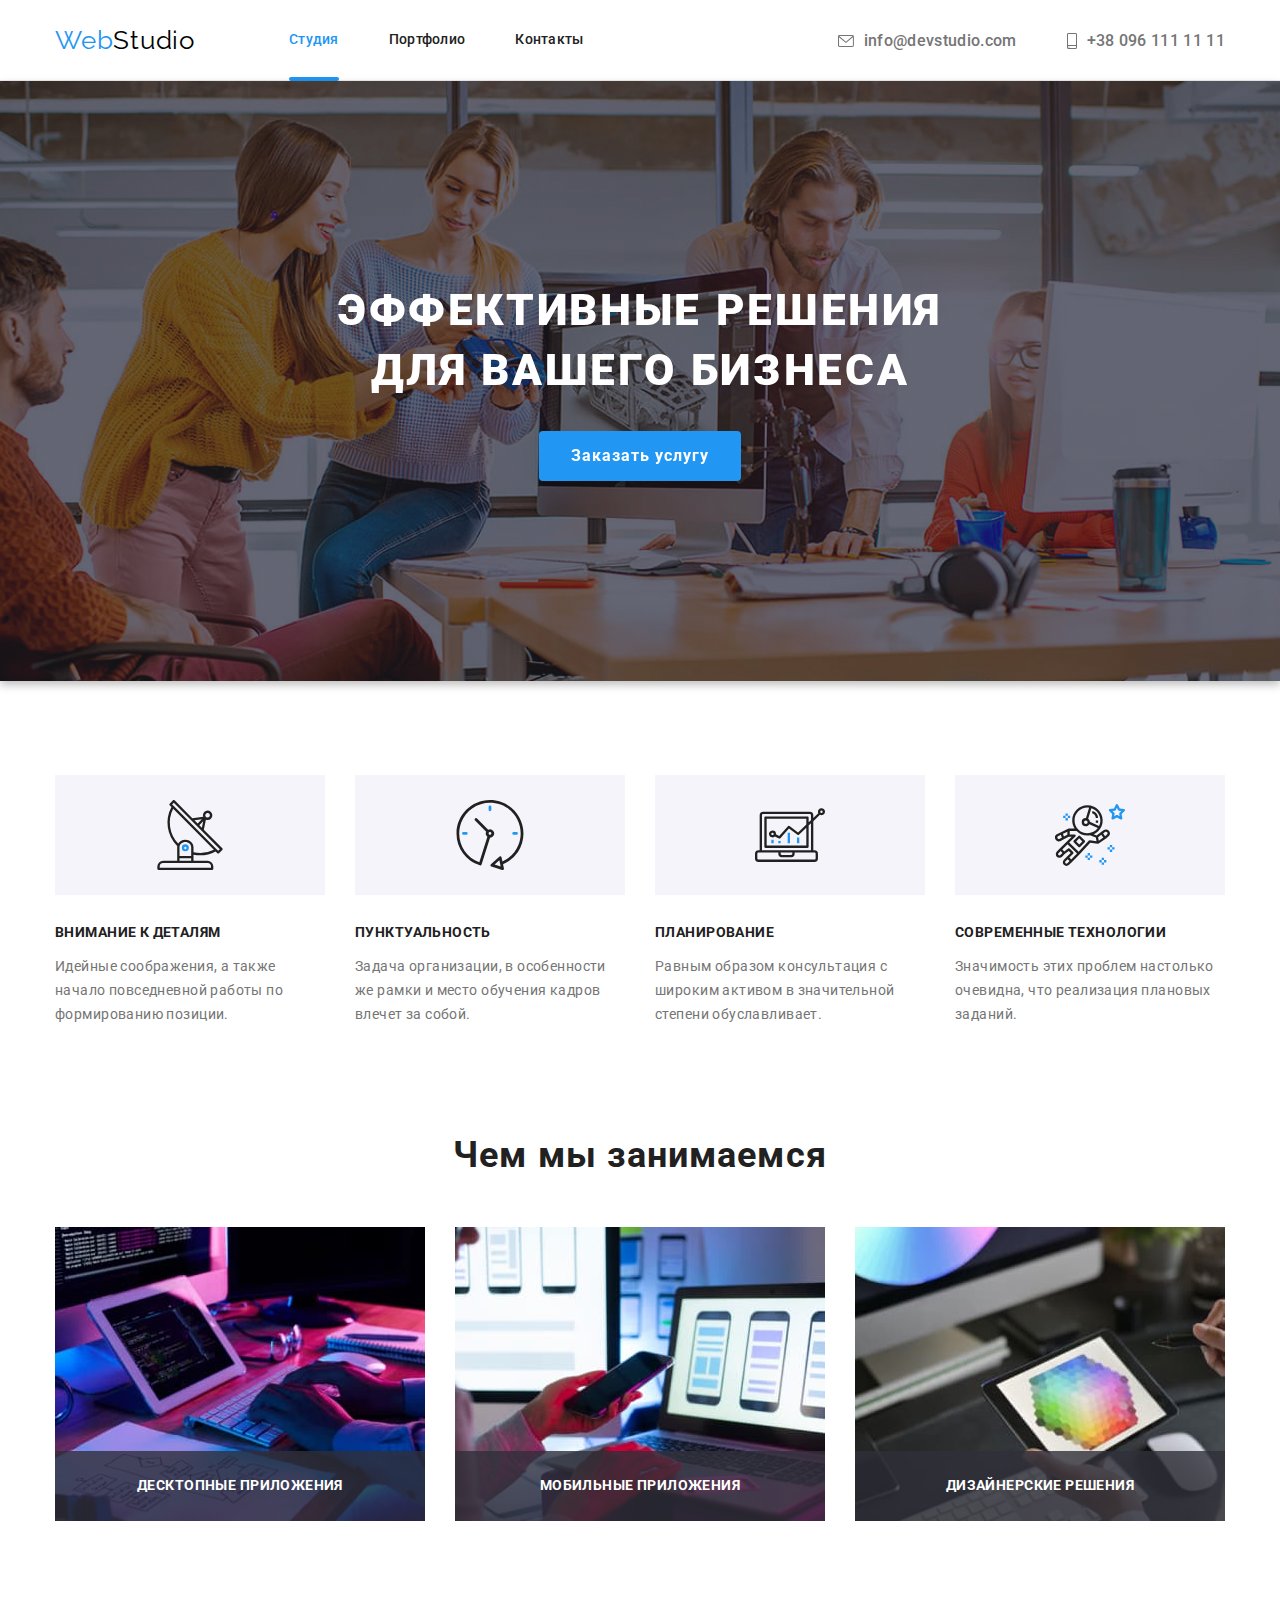
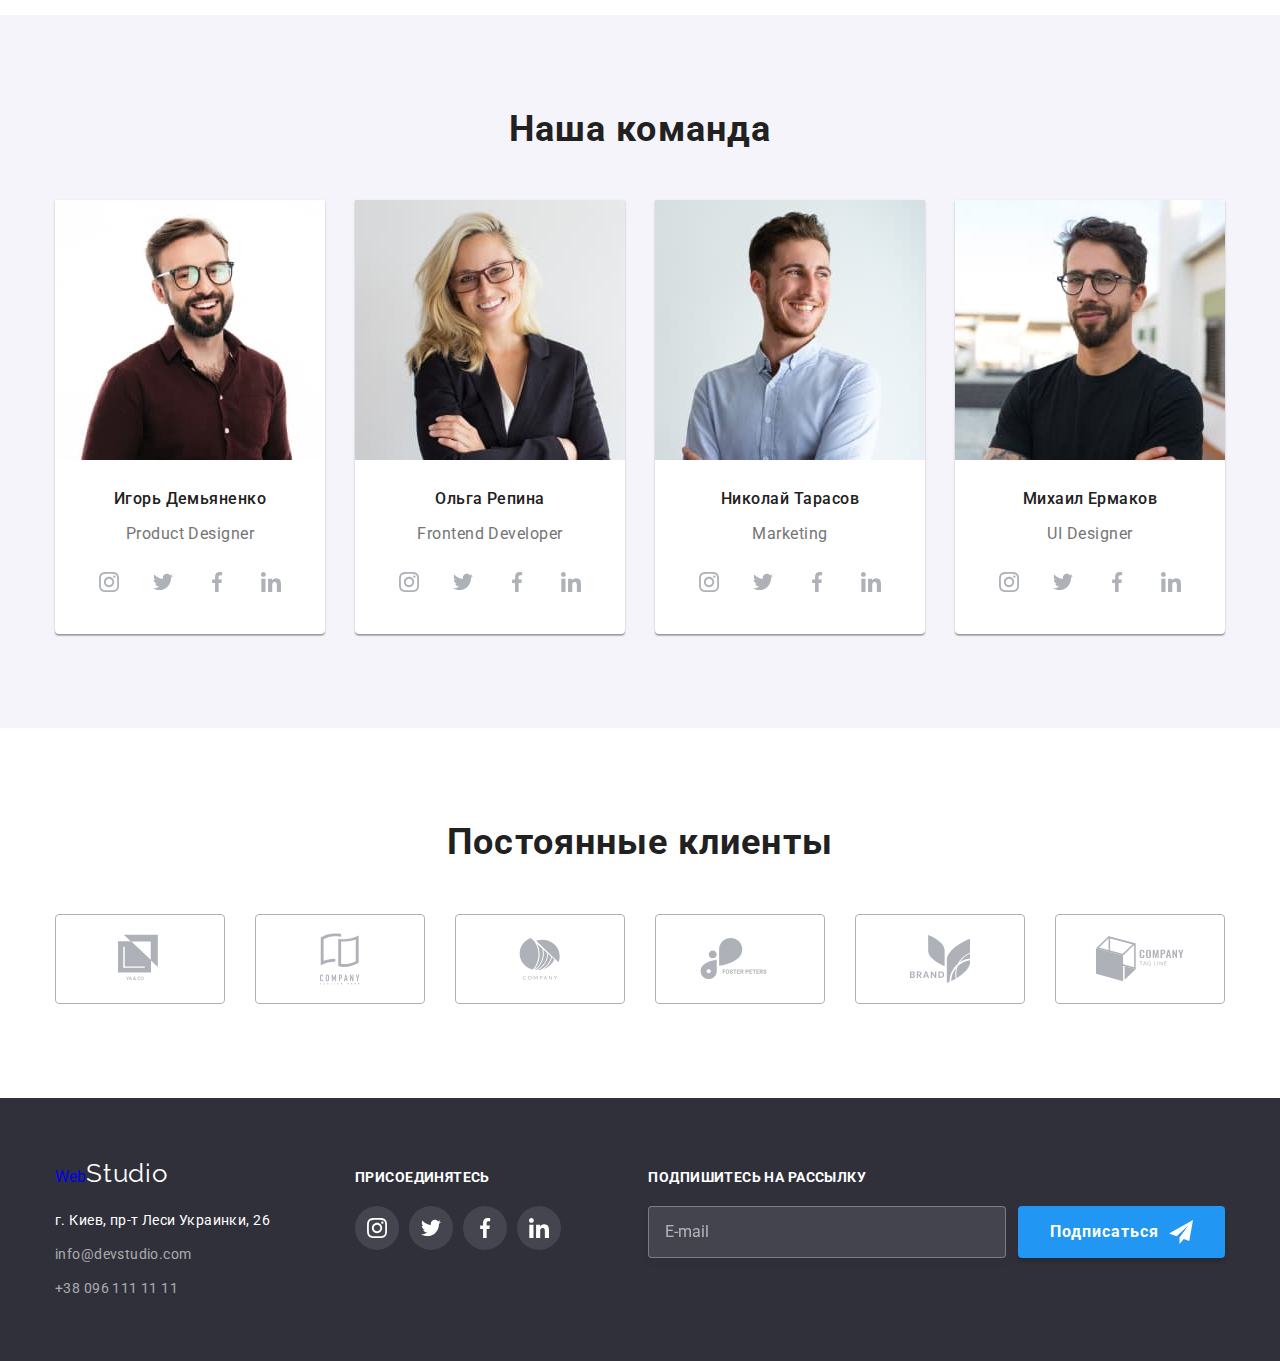
==== index.html @ 1c911b41 "Initial commit" ====
<!DOCTYPE html>
<html lang="ru">
  <head>
    <meta charset="UTF-8" />
    <meta http-equiv="X-UA-Compatible" content="IE=edge" />
    <meta name="viewport" content="width=device-width, initial-scale=1.0" />
    <title>WebStudioooo</title>

    <link
      rel="stylesheet"
      href="https://cdnjs.cloudflare.com/ajax/libs/modern-normalize/1.0.0/modern-normalize.min.css"
    />
    <link rel="preconnect" href="https://fonts.gstatic.com" />
    <link rel="stylesheet" href="https://cdnjs.cloudflare.com/ajax/libs/animate.css/4.1.1/animate.min.css" />
    <link
      href="https://fonts.googleapis.com/css2?family=Raleway:wght@700&family=Roboto:wght@400;500;700;900&display=swap"
      rel="stylesheet"
    />
    <link rel="stylesheet" href="./css/styles.css" />
  </head>
  <body>
    <!--Шапка-->
    <header class="page-header">
      <div class="container navigation">
        <nav class="nav">
          <a class="logo" href="./index.html"><span class="logo__web">Web</span><span class="logo__studio">Studio</span> </a>
          <ul class="menu">
            <li class="menu__item">
              <a class="menu__link current" href="./index.html">Студия</a>
            </li>

            <li class="menu__item">
              <a class="menu__link" href="./portfolio.html">Портфолио</a>
            </li>

            <li class="menu__item">
              <a class="menu__link" href="">Контакты</a>
            </li>
          </ul>
        </nav>

        <ul class="auth-nav">
          <li class="auth-item">
            <a class="auth-link" href="mailto:info@devstudio.com">
              <svg class="link-mail-itam" width="16" height="12">
                <use href="./images/sprite.svg#icon-envelope"></use>
              </svg>
              info@devstudio.com
            </a>
          </li>
          <li class="auth-item">
            <a class="auth-link" href="tel:+380961111111">
              <svg class="link-mail-itam" width="10" height="16">
                <use href="./images/sprite.svg#icon-smartphone"></use>
              </svg>
              +38 096 111 11 11
            </a>
          </li>
        </ul>
      </div>
    </header>

    <!--неповторяющая информ-->
    <main class="main-container">
      <!--SLOGAN-->
      <section class="slogan overlay">
        <div class="container">
          <h1 class="slogan-text animate__fadeInDown">Эффективные решения для вашего бизнеса</h1>
          <button data-modal-open class="btn-slogan" type="button">
            <span class="btn-button">Заказать услугу</span>
          </button>
        </div>
      </section>

      <!--Основные этапы (убрать заголовок "Основные этапы" потом в СSS)-->
      <section class="section">
        <div class="container">
          <h2 class="visually-hidden">Основsные этапы</h2>
          <!--  Подзаголовок -->

          <ul class="list-subtitle">
            <li class="subtitle-item antenna">
              <h3 class="subtitle">Внимание к деталям</h3>
              <p class="subtitle-text">
                Идейные соображения, а также начало повседневной работы по формированию позиции.
              </p>
            </li>

            <li class="subtitle-item clock">
              <h3 class="subtitle">Пунктуальность</h3>
              <p class="subtitle-text">
                Задача организации, в особенности же рамки и место обучения кадров влечет за собой.
              </p>
            </li>

            <li class="subtitle-item diagram">
              <h3 class="subtitle">Планирование</h3>
              <p class="subtitle-text">
                Равным образом консультация с широким активом в значительной степени обуславливает.
              </p>
            </li>

            <li class="subtitle-item astronaut">
              <h3 class="subtitle">Современные технологии</h3>
              <p class="subtitle-text">Значимость этих проблем настолько очевидна, что реализация плановых заданий.</p>
            </li>
          </ul>
        </div>
      </section>

      <!--Чем занимаемся-->
      <section class="section section-working">
        <div class="container">
          <h2 class="section-title">Чем мы занимаемся</h2>
          <!-- Изображение занятий -->
          <ul class="working">
            <li class="working-foto animate__zoomInLeft">
              <p class="working-text">Десктопные приложения</p>
              <img src="./images/boxs/box_1.jpg" width="370" height="294" alt="компьютер" />
            </li>

            <li class="working-foto animate__zoomIn">
              <p class="working-text">Мобильные приложения</p>
              <img src="./images/boxs/box_2.jpg" width="370" height="294" alt="телефон" />
            </li>
            <li class="working-foto animate__zoomInRight">
              <p class="working-text">Дизайнерские решения</p>
              <img src="./images/boxs/box_3.jpg" width="370" height="294" alt="планшет" />
            </li>
          </ul>
        </div>
      </section>

      <!--Наша команда-->
      <section class="section section-command">
        <div class="container">
          <h2 class="section-title">Наша команда</h2>
          <!-- секция людей -->
          <ul class="section-people">
            <li class="people-item">
              <img
                class="people-img animate__bounceInLeft"
                src="./images/people/img1.jpg"
                alt="Игорь Демьяненко"
                width="270"
              />
              <div class="people-text">
                <h3 class="people-caption">Игорь Демьяненко</h3>
                <p class="people-desc">Product Designer</p>
                <ul class="people-cards">
                  <li class="people-social">
                    <a class="social" href="">
                      <svg class="people-logsocial" width="20px" height="20px">
                        <use href="./images/sprite.svg#icon-instagram"></use>
                      </svg>
                    </a>
                  </li>

                  <li class="people-social">
                    <a class="social" href="">
                      <svg class="people-logsocial" width="20px" height="20px">
                        <use href="./images/sprite.svg#icon-twitter"></use>
                      </svg>
                    </a>
                  </li>

                  <li class="people-social">
                    <a class="social" href="">
                      <svg class="people-logsocial" width="20px" height="20px">
                        <use href="./images/sprite.svg#icon-facebook"></use>
                      </svg>
                    </a>
                  </li>

                  <li class="people-social">
                    <a class="social" href="">
                      <svg class="people-logsocial" width="20px" height="20px">
                        <use href="./images/sprite.svg#icon-linkedin"></use>
                      </svg>
                    </a>
                  </li>
                </ul>
              </div>
            </li>

            <li class="people-item">
              <img class="people-img animate__zoomIn" src="./images/people/img2.jpg" alt="Ольга Репина" width="270" />
              <div class="people-text">
                <h3 class="people-caption">Ольга Репина</h3>
                <p class="people-desc">Frontend Developer</p>
                <ul class="people-cards">
                  <li class="people-social">
                    <a class="social" href="">
                      <svg class="people-logsocial" width="20px" height="20px">
                        <use href="./images/sprite.svg#icon-instagram"></use>
                      </svg>
                    </a>
                  </li>

                  <li class="people-social">
                    <a class="social" href="">
                      <svg class="people-logsocial" width="20px" height="20px">
                        <use href="./images/sprite.svg#icon-twitter"></use>
                      </svg>
                    </a>
                  </li>

                  <li class="people-social">
                    <a class="social" href="">
                      <svg class="people-logsocial" width="20px" height="20px">
                        <use href="./images/sprite.svg#icon-facebook"></use>
                      </svg>
                    </a>
                  </li>

                  <li class="people-social">
                    <a class="social" href="">
                      <svg class="people-logsocial" width="20px" height="20px">
                        <use href="./images/sprite.svg#icon-linkedin"></use>
                      </svg>
                    </a>
                  </li>
                </ul>
              </div>
            </li>

            <li class="people-item">
              <img
                class="people-img animate__zoomIn"
                src="./images/people/img3.jpg"
                alt="Николай Тарасов"
                width="270"
              />
              <div class="people-text">
                <h3 class="people-caption">Николай Тарасов</h3>
                <p class="people-desc">Marketing</p>
                <ul class="people-cards">
                  <li class="people-social">
                    <a class="social" href="">
                      <svg class="people-logsocial" width="20px" height="20px">
                        <use href="./images/sprite.svg#icon-instagram"></use>
                      </svg>
                    </a>
                  </li>

                  <li class="people-social animate__rotateInDownRight">
                    <a class="social" href="">
                      <svg class="people-logsocial" width="20px" height="20px">
                        <use href="./images/sprite.svg#icon-twitter"></use>
                      </svg>
                    </a>
                  </li>

                  <li class="people-social">
                    <a class="social" href="">
                      <svg class="people-logsocial" width="20px" height="20px">
                        <use href="./images/sprite.svg#icon-facebook"></use>
                      </svg>
                    </a>
                  </li>

                  <li class="people-social">
                    <a class="social" href="">
                      <svg class="people-logsocial" width="20px" height="20px">
                        <use href="./images/sprite.svg#icon-linkedin"></use>
                      </svg>
                    </a>
                  </li>
                </ul>
              </div>
            </li>

            <li class="people-item">
              <img
                class="people-img animate__bounceInRight"
                src="./images/people/img4.jpg"
                alt="Михаил Ермаков"
                width="270"
              />
              <div class="people-text">
                <h3 class="people-caption">Михаил Ермаков</h3>
                <p class="people-desc">UI Designer</p>
                <ul class="people-cards">
                  <li class="people-social">
                    <a class="social" href="">
                      <svg class="people-logsocial" width="20px" height="20px">
                        <use href="./images/sprite.svg#icon-instagram"></use>
                      </svg>
                    </a>
                  </li>

                  <li class="people-social">
                    <a class="social" href="">
                      <svg class="people-logsocial" width="20px" height="20px">
                        <use href="./images/sprite.svg#icon-twitter"></use>
                      </svg>
                    </a>
                  </li>

                  <li class="people-social">
                    <a class="social" href="">
                      <svg class="people-logsocial" width="20px" height="20px">
                        <use href="./images/sprite.svg#icon-facebook"></use>
                      </svg>
                    </a>
                  </li>

                  <li class="people-social">
                    <a class="social" href="">
                      <svg class="people-logsocial" width="20px" height="20px">
                        <use href="./images/sprite.svg#icon-linkedin"></use>
                      </svg>
                    </a>
                  </li>
                </ul>
              </div>
            </li>
          </ul>
        </div>
      </section>

      <!-- Постоянные клиенты -->

      <section class="section">
        <div class="container">
          <h2 class="section-title">Постоянные клиенты</h2>
          <ul class="title-cards">
            <li class="title-social">
              <a class="title-social-logo" href="">
                <svg class="title-logsocial" width="44px" height="50px">
                  <use href="./images/sprite.svg#icon-logo1"></use>
                </svg>
              </a>
            </li>
            <li class="title-social">
              <a class="title-social-logo" href="">
                <svg class="title-logsocial" width="40px" height="52px">
                  <use href="./images/sprite.svg#icon-logo2"></use>
                </svg>
              </a>
            </li>
            <li class="title-social">
              <a class="title-social-logo" href="">
                <svg class="title-logsocial" width="42px" height="42px">
                  <use href="./images/sprite.svg#icon-logo3"></use>
                </svg>
              </a>
            </li>
            <li class="title-social">
              <a class="title-social-logo" href="">
                <svg class="title-logsocial" width="80px" height="42px">
                  <use href="./images/sprite.svg#icon-logo4"></use>
                </svg>
              </a>
            </li>
            <li class="title-social">
              <a class="title-social-logo" href="">
                <svg class="title-logsocial" width="60px" height="48px">
                  <use href="./images/sprite.svg#icon-logo5"></use>
                </svg>
              </a>
            </li>
            <li class="title-social">
              <a class="title-social-logo" href="">
                <svg class="title-logsocial" width="88px" height="46px">
                  <use href="./images/sprite.svg#icon-logo6"></use>
                </svg>
              </a>
            </li>
          </ul>
        </div>
      </section>
    </main>

    <!--Подвал-->
    <footer class="footer">
      <div class="container footer-web">
        <div class="footer-webstudio">
          <a class="webstudi-o" href="./index.html"><span class="web">Web</span><span class="studi-o">Studio</span> </a>
          <address class="footer-adress">
            <a
              class="adress-text"
              href="https://goo.gl/maps/3bDAXwTy5A2F5pWt9"
              target="_blank"
              rel="noopener noreferrer"
            >
              г. Киев, пр-т Леси Украинки, 26
            </a>
            <ul class="footer-list">
              <li>
                <a class="footer-mail" href="mailto:info@devstudio.com">info@devstudio.com</a>
              </li>

              <li>
                <a class="footer-tel" href="tel:+380961111111">+38 096 111 11 11</a>
              </li>
            </ul>
          </address>
        </div>

        <div class="footer-webstudio">
          <h3 class="footer-title">Присоединятесь</h3>
          <ul class="footer-cards">
            <li class="footer-social">
              <a class="footer-social-link" href="">
                <svg class="footer-logsocial" width="20px" height="20px">
                  <use href="./images/sprite.svg#icon-instagram"></use>
                </svg>
              </a>
            </li>

            <li class="footer-social">
              <a class="footer-social-link" href="">
                <svg class="footer-logsocial" width="20px" height="20px">
                  <use href="./images/sprite.svg#icon-twitter"></use>
                </svg>
              </a>
            </li>

            <li class="footer-social">
              <a class="footer-social-link" href="">
                <svg class="footer-logsocial" width="20px" height="20px">
                  <use href="./images/sprite.svg#icon-facebook"></use>
                </svg>
              </a>
            </li>

            <li class="footer-social">
              <a class="footer-social-link" href="">
                <svg class="footer-logsocial" width="20px" height="20px">
                  <use href="./images/sprite.svg#icon-linkedin"></use>
                </svg>
              </a>
            </li>
          </ul>
        </div>

        <div class="subscribe">
          <h2 class="footer-title">Подпишитесь на рассылку</h2>
          <form class="form-subscribe">
            <label>
              <input class="subscribe-input" type="email" name="email" placeholder="E-mail" />
            </label>
            <button class="btn-slogan symboll" type="button">
              <span class="btn-button">Подписаться</span>
              <svg class="btn-subscribe" width="24" height="24">
                <use href="./images/sprite.svg#icon-icon-send"></use>
              </svg>
            </button>
          </form>
        </div>
      </div>
    </footer>
    <!-- Всплывающее окно заказать услугу -->
    <div class="backdrop is-hidden" data-modal>
      <div class="modal">
        <button class="close" data-modal-close>
          <svg class="close-link" width="12px" height="12px">
            <use href="./images/sprite.svg#icon-vec"></use>
          </svg>
        </button>

        <form class="form js-speaker-form" name="signup_form" autocomplete="on" novalidate>
          <h2 class="form-h2">Оставьте свои данные, мы вам перезвоним</h2>

          <div class="form-field">
            <label for="name" class="form-label">
              <span class="form-info">Имя</span>
            </label>
            <div class="form-modal">
              <input class="form-input" type="text" name="name" id="name" />
              <svg class="form-icon" width="12" height="12">
                <use href="./images/sprite.svg#icon-chel"></use>
              </svg>
            </div>
          </div>

          <div class="form-field">
            <label for="tel" class="form-label">
              <span class="form-info">Телефон</span>
            </label>
            <div class="form-modal">
              <input class="form-input" type="tel" name="telephone" id="tel" />
              <svg class="form-icon" width="13px" height="13px">
                <use href="./images/sprite.svg#icon-tel"></use>
              </svg>
            </div>
          </div>

          <div class="form-field">
            <label for="mail" class="form-label">
              <span class="form-info">Почта</span>
            </label>
            <div class="form-modal">
              <input class="form-input" type="email" name="mail" id="mail" />
              <svg class="form-icon" width="14px" height="12px">
                <use href="./images/sprite.svg#icon-mail"></use>
              </svg>
            </div>
          </div>

          <div class="form-field">
            <label for="comment" class="form-label">
              <span class="form-info">Комментарий</span>
            </label>
            <textarea class="comment" name="comment" rows="10" id="comment" placeholder="Введите текст"> </textarea>
          </div>

          <label class="form-policy">
            <input class="modal-checkbox visually-hidden" type="checkbox" name="policy" />
            <span class="icon-custom"></span>
            <span class="checkbox-text">Соглашаюсь с рассылкой и принимаю</span>&nbsp;
            <a href="#" class="link-text">Условия договора</a>
          </label>

          <div class="btn-submit">
            <button class="btn-slogan" type="submit">
              <span class="btn-button modal-button">Отправить</span>
            </button>
          </div>
        </form>
      </div>
    </div>

    <script src="./js/modal.js"></script>
  </body>
</html>
---- css/styles.css ----
:root {
  --subtittle-text-color: #757575;
  --link-color: #2196f3;
  --site-color: #212121;
  --card-set-gap: 30px;
  --grid-item: 3;
  --fill-acent-color: #afb1b8;
}

html {
  box-sizing: border-box;
}

body {
  font-family: 'Roboto', sans-serif;
  background-color: #ffffff;
  font-style: normal;
  color: #757575;
  /* padding-top: 80px; */
}

ul {
  list-style: none;
  margin: 0;
  padding: 0;
}

a {
  text-decoration: none;
  margin: 0;
  padding: 0;
}

h1,
h2,
h3,
h4 p {
  margin: 0;
  padding: 0;
}

img {
  display: block;
  max-width: 100%;
  height: auto;
}

.section {
  padding-top: 94px;
  padding-bottom: 94px;
}

/* хедер секуия футер */
.container {
  width: 1200px;
  padding-left: 15px;
  padding-right: 15px;
  margin-left: auto;
  margin-right: auto;
}

/* Шапка */
.page-header {
  background-color: #ffffff;
  border-bottom: 1px solid #ececec;

  /* position: fixed;
  width: 100%;
  min-height: 80px;
  top: 0;
  left: 0;
  z-index: 1; */
}

.navigation {
  display: flex;
  align-items: center;
}

.nav {
  display: flex;
}

/* logo */

.logo {
  display: flex;
  align-items: center;
  margin-right: 94px;
}
.logo__web {
  font-family: Raleway;
  font-size: 26px;
  line-height: 1.19;
  letter-spacing: 0.03em;
  color: var(--link-color);
}

.logo__studio {
  font-family: Raleway;
  font-size: 26px;
  line-height: 1.19;
  letter-spacing: 0.03em;
  color: #000000;
}

/* menu */
.menu {
  display: flex;
}
.menu__item:not(:last-child) {
  margin-right: 50px;
}

.menu__item {
  position: relative;
}

.menu__link {
  display: block;
  font-weight: 500;
  font-size: 14px;
  line-height: 1.14;
  letter-spacing: 0.02em;
  color: #212121;
  padding-top: 32px;
  padding-bottom: 32px;
  transition: color 250ms cubic-bezier(0.4, 0, 0.2, 1);
}

/* выделяет профиль на котором сидит юзер */
.menu__link.current {
  color: var(--link-color);
}

.menu__link.current::after {
  content: '';
  position: absolute;
  bottom: 0;
  left: 0;
  width: 100%;
  height: 4px;
  border-radius: 4px;

  background-color: var(--link-color);
  margin-bottom: -1px;
}

/* footer Studio */
.studi-o {
  font-family: Raleway;
  font-size: 26px;
  line-height: 1.19;
  letter-spacing: 0.03em;
  color: #ffffff;
}

/* ссылки на страници*/

.menu__link:hover,
.menu__link:focus,
.auth-link:hover,
.auth-link:focus,
.auth-item:focus,
.auth-item:hover,
.link-mail-itam:hover,
.link-mail-itam:focus {
  fill: currentColor;
  color: var(--link-color);
}

/* contacts */

.auth-nav {
  display: flex;
  margin-left: auto;
}

.auth-item:not(:last-child) {
  margin-right: 50px;
}

.link-mail-itam {
  margin-right: 10px;
}
.auth-link {
  display: flex;
  align-items: center;
  padding-top: 32px;
  padding-bottom: 30px;
  color: var(--text-link-color);
  font-weight: 500;
  line-height: 1.14;
  letter-spacing: 0.02em;
  text-decoration: none;
  fill: #757575;

  transition: color 250ms cubic-bezier(0.4, 0, 0.2, 1);
}

/* SLOGAN */

.slogan {
  background-color: #000000;
  display: block;
  text-align: center;
  padding-top: 200px;
  padding-bottom: 200px;
  filter: drop-shadow(0px 4px 4px rgba(0, 0, 0, 0.25));
}

.overlay {
  max-width: 1600px;
  min-height: 600px;
  margin-left: auto;
  margin-right: auto;

  background-position: center;
  background-repeat: no-repeat;
  background-image: linear-gradient(to right, rgba(47, 48, 58, 0.4), rgba(47, 48, 58, 0.4)),
    url('../images/boxs/hero.jpg');
}

.slogan-text {
  max-width: 696px;
  /* padding: auto; */
  margin-left: auto;
  margin-right: auto;
  margin-bottom: 30px;
  font-weight: 900;
  font-size: 44px;
  line-height: 1.36;
  text-align: center;
  letter-spacing: 0.06em;
  text-transform: uppercase;
  color: #ffffff;

  animation-name: fadeInDown;
  animation-duration: 3s;
  animation-delay: 2000ms;
  transition-timing-function: linear;
  animation-iteration-count: infinite;
  animation-direction: alternate;
}

/* @keyframes fadeInDown {
  0% {
    animation: animate__fadeInDown;
    animation-duration: 3s;
    animation-delay: 2000ms;
    transition-timing-function: linear;
    animation-direction: alternate;
  }
  100% {
    animation-delay: 2000ms;
    animation-duration: 3s;
  }
} */

.animate__lightSpeedInLeft:hover {
  animation-play-state: paused;
}

.btn-slogan {
  display: inline-block;
  border-radius: 4px;
  min-width: 200px;
  padding: 10px 32px;
  font-family: inherit;
  border: none;
  cursor: pointer;
  background-color: var(--link-color);
  box-shadow: 0px 4px 4px rgba(0, 0, 0, 0.15);

  opacity: 1;
  transition: background-color 250ms cubic-bezier(0.4, 0, 0.2, 1), color 250ms cubic-bezier(0.4, 0, 0.2, 1);
}

.btn-slogan:focus,
.btn-slogan:hover {
  outline: none;
  border: none;
  background-color: #188ce8;
  opacity: 1;
  transition: background-color 250ms cubic-bezier(0.4, 0, 0.2, 1), color 250ms cubic-bezier(0.4, 0, 0.2, 1);
}

.btn-button {
  font-weight: bold;
  font-size: 16px;
  line-height: 1.87;
  letter-spacing: 0.06em;
  color: #ffffff;
}

/* visually-hidden  утилита для убирания текста */
.visually-hidden {
  position: absolute !important;
  clip: rect(1px 1px 1px 1px);
  clip: rect(1px, 1px, 1px, 1px);
  padding: 0 !important;
  border: 0 !important;
  height: 1px !important;
  width: 1px !important;
  overflow: hidden;
}

/* Преймущества подзаголовки- subtitle */

.list-subtitle {
  display: flex;
  flex-wrap: wrap;
  margin-left: -30px;
}

.subtitle-item {
  flex-basis: calc((100% - 30px * 4) / 4);
  margin-left: 30px;
}

.subtitle-item::before {
  display: block;
  content: '';
  height: 120px;
  background-color: #f5f4fa;
  margin-bottom: 30px;
  background-position: center;
  background-repeat: no-repeat;
}
/* иконки */
.antenna::before {
  background-image: url('../images/icons/antenna.svg');
}

.clock::before {
  background-image: url('../images/icons/clock.svg');
}

.diagram::before {
  background-image: url('../images/icons/diagram.svg');
}

.astronaut::before {
  background-image: url('../images/icons/astronaut.svg');
}
/* подзаголовок > h3 */
.subtitle {
  margin-bottom: 10px;
  list-style: none;
  font-size: 14px;
  line-height: 1.14;
  letter-spacing: 0.03em;
  text-transform: uppercase;
  color: #212121;
}
/* подзаголовок > p */
.subtitle-text {
  font-weight: normal;
  font-size: 14px;
  line-height: 1.71;
  letter-spacing: 0.03em;
  color: var(--subtittle-text-color);
}

/* Чем занимаемся */
.section-title {
  margin-bottom: 50px;
  font-weight: bold;
  font-size: 36px;
  line-height: 1.16;
  text-align: center;
  letter-spacing: 0.03em;
  color: #212121;
}
.section-working {
  padding-top: 0;
}

/* список фото */
.working {
  display: flex;
  flex-wrap: wrap;
  margin-left: -30px;
}
.working-foto {
  position: relative;
  margin-left: 30px;
  flex-basis: calc((100% - 30px * 3) / 3);
}

.working-foto:nth-child(1) {
  animation-duration: 3000ms;
  animation-timing-function: cubic-bezier(0.17, 0.67, 0.87, 0.27);
  animation-delay: 4000ms;
  animation-iteration-count: 3;
  animation-direction: alternate;
}

.working-foto:nth-child(2) {
  animation-duration: 3000ms;
  animation-timing-function: linear;
  animation-delay: 4000ms;
  animation-iteration-count: 3;
  animation-direction: alternate;
}
.working-foto:nth-child(3) {
  animation-duration: 3000ms;
  animation-timing-function: cubic-bezier(0.17, 0.67, 0.87, 0.27);
  animation-delay: 4000ms;
  animation-iteration-count: 3;
  animation-direction: alternate;
}
.working-text {
  position: absolute;
  left: 0;
  bottom: 0;
  margin: 0;
  display: flex;
  justify-content: center;
  text-align: center;
  align-items: center;
  color: #ffffff;

  width: 100%;
  height: 70px;
  background-color: rgba(47, 48, 58, 0.8);
  font-weight: bold;
  font-size: 14px;
  line-height: 1.14;
  letter-spacing: 0.03em;
  text-transform: uppercase;
}

/* наша команда, имена*/
.section-command {
  background-color: #f5f4fa;
  text-align: center;
}
.section-people {
  display: flex;
  flex-wrap: wrap;
  margin-left: -30px;
}
.people-item {
  margin-left: 30px;
  flex-basis: calc((100% - 30px * 4) / 4);
  background-color: #ffffff;
  box-shadow: 0px 1px 3px rgba(0, 0, 0, 0.12), 0px 1px 1px rgba(0, 0, 0, 0.14), 0px 2px 1px rgba(0, 0, 0, 0.2);
  border-radius: 0px 0px 4px 4px;
}

/* Описание работы desc */
.people-text {
  padding-top: 30px;
  padding-bottom: 30px;
}

.people-img {
  animation-duration: 3000ms;
  animation-timing-function: linear;
  animation-delay: 13000ms;
  animation-iteration-count: 3;
  animation-direction: alternate;
}

.people-caption {
  margin-bottom: 10px;
  cursor: pointer;
  font-style: normal;
  font-weight: 500;
  font-size: 16px;
  line-height: 1.18;
  letter-spacing: 0.03em;
  color: #212121;
}
.people-desc {
  font-size: 16px;
  line-height: 1.18;
  letter-spacing: 0.03em;
  color: #757575;
  margin-bottom: 16px;
}

.people-cards {
  display: flex;
  padding-right: 32px;
  padding-left: 32px;
  margin-left: -10px;
}
/* ссылки - а */
.social {
  display: flex;
  justify-content: center;
  align-items: center;
  width: 44px;
  height: 44px;
  border: none;
  fill: #afb1b8;
  background-color: transparent;
  transition: border-radius 250ms cubic-bezier(0.4, 0, 0.2, 1), background-color 250ms cubic-bezier(0.4, 0, 0.2, 1),
    color 250ms cubic-bezier(0.4, 0, 0.2, 1);
}

.social:hover,
.social:focus {
  border-radius: 50%;
  background-color: #2196f3;
  fill: #ffffff;
}

.people-social {
  width: 44px;
  height: 44px;
  margin-left: 10px;
  flex-basis: calc((100% - 40px) / 4);
  background-color: #ffffff;
}

/* Постоянные клиенты */
.title-cards {
  display: inline-flex;
  margin-top: -30px;
  margin-left: -30px;
  list-style: none;
}

.title-social {
  margin-top: 30px;
  margin-left: 30px;
  flex-basis: calc((100% - 180px) / 6);
  width: 170px;
  height: 90px;
}
.title-social-logo {
  display: inline-flex;
  justify-content: center;
  align-items: center;
  width: 100%;
  height: 100%;
  border: 1px solid #afb1b8;
  border-radius: 4px;
  color: #afb1b8;
  transform: scale(1);
  transition: background-color 250ms cubic-bezier(0.4, 0, 0.2, 1), color 250ms cubic-bezier(0.4, 0, 0.2, 1);
}
.title-social-logo:hover,
.title-social-logo:focus {
  color: #188ce8;
  border: 1px solid #188ce8;
  transform: scale(1.1);
}

.title-logsocial {
  fill: currentColor;
  background-color: #ffffff;
}

/* ФУТЕр */
.footer {
  padding-top: 60px;
  padding-bottom: 60px;
  background-color: #2f303a;
}

.footer-title {
  font-size: 14px;
  line-height: 1.14;
  letter-spacing: 0.03em;
  text-transform: uppercase;
  color: #ffffff;
  margin-bottom: 20px;
  padding-top: 12px;
}

.footer-cards {
  display: flex;
  justify-content: center;
  align-items: center;
  list-style: none;
  /* min-width: 206px;
  min-height: 44px; */
}

/*  СОЦИАЛЬНЫЕ СЕТИ*/
.footer-social {
  border-radius: 50%;
  width: 44px;
  height: 44px;
  background-color: rgba(255, 255, 255, 0.1);
}
.footer-social-link {
  display: flex;
  justify-content: center;
  align-items: center;
  border-radius: 50%;
  width: 100%;
  height: 100%;
  border: none;
  color: #ffffff;
  transform: scale(1);
  transition: background-color 250ms cubic-bezier(0.4, 0, 0.2, 1), color 250ms cubic-bezier(0.4, 0, 0.2, 1);
}

.footer-logsocial {
  fill: currentColor;
}
.footer-social-link:hover,
.footer-social-link:focus {
  background-color: #2196f3;
  color: #ffffff;
  transform: scale(1.1);
  transition: background-color 250ms cubic-bezier(0.4, 0, 0.2, 1), color 250ms cubic-bezier(0.4, 0, 0.2, 1);
}

/* Лого ВебСтудия */
.webstudi-o {
  display: inline-block;
  margin-bottom: 20px;
}

.adress-text {
  display: inline-block;
  font-style: normal;
  font-size: 14px;
  line-height: 1.71;
  letter-spacing: 0.03em;
  color: #ffffff;
  margin-bottom: 10px;
}

.adress-text:hover {
  color: aquamarine;
}
.footer-mail {
  display: inline-block;
  font-style: normal;
  font-size: 14px;
  line-height: 1.71;
  letter-spacing: 0.03em;
  color: rgba(255, 255, 255, 0.6);
  margin-bottom: 10px;
  transition: background-color 250ms cubic-bezier(0.4, 0, 0.2, 1), color 250ms cubic-bezier(0.4, 0, 0.2, 1);
}
.footer-tel {
  display: inline-block;
  font-style: normal;
  font-size: 14px;
  line-height: 1.71;
  letter-spacing: 0.03em;
  color: rgba(255, 255, 255, 0.6);

  transition: background-color 250ms cubic-bezier(0.4, 0, 0.2, 1), color 250ms cubic-bezier(0.4, 0, 0.2, 1);
}

.footer-mail:hover,
.footer-mail:focus,
.footer-tel:focus,
.footer-tel:hover {
  color: var(--link-color);
}

/* Сетка социальные сети */
.footer-cards {
  display: inline-flex;
  align-items: center;
  justify-content: center;
}

.footer-social {
  flex-basis: calc((100% - 10px * 4) / 4);
  margin-right: 10px;
}

.footer-web {
  display: flex;
  align-items: baseline;
}

.footer-webstudio {
  display: block;
  margin-right: 30px;
  flex-basis: calc((50% - 45px) / 2);
}

.footer-webstudio:nth-child(2) {
  margin-right: 0;
}

/* Подпишись ТЕЛЕГРАММ */
/* Кнопка */

.subscribe {
  margin-left: auto;
}
.form-subscribe {
  display: flex;
}
.subscribe-input {
  width: 358px;
  font-size: 16px;
  line-height: 1.25;
  padding-top: 15px;
  padding-bottom: 15px;
  padding-left: 16px;
  margin-right: 12px;
  border: 1px solid rgba(255, 255, 255, 0.3);
  filter: drop-shadow(0px 4px 4px rgba(0, 0, 0, 0.15));
  border-radius: 4px;
  background-color: rgba(255, 255, 255, 0.1);
  color: #ffffff;
}

.subscribe-input::placeholder {
  color: rgba(255, 255, 255, 0.6);
}
.subscribe-button {
  display: inline-flex;
  align-items: center;
  font-weight: bold;
  font-size: 16px;
  line-height: 1.87;
  letter-spacing: 0.06em;
  color: #ffffff;
  padding-top: 10px;
  padding-right: 28px;
  padding-bottom: 10px;
  padding-left: 29px;
  background-color: var(--link-color);
  box-shadow: 0px 4px 4px rgb(0 0 0 / 15%);
  border-radius: 4px;
  cursor: pointer;

  transition: background-color 250ms cubic-bezier(0.4, 0, 0.2, 1), color 250ms cubic-bezier(0.4, 0, 0.2, 1),
    cursor 250ms cubic-bezier(0.4, 0, 0.2, 1);
}
.indent {
  margin-right: 10px;
}
.symboll {
  display: inline-flex;
  align-items: center;
  fill: #ffffff;
}
.btn-subscribe {
  margin-left: 10px;
}

/* Portfolio!!!!!!!!!!!!!! */

.contents {
  padding-top: 94px;
  padding-bottom: 94px;
  background-color: #ffffff;
}

.buttons {
  display: flex;
  justify-content: center;
  margin-bottom: 50px;
}

.button {
  justify-content: center;
  padding: 6px 22px;
  height: 38px;
  font-family: inherit;
  box-shadow: none;
  border: none;
  cursor: pointer;
  background-color: #f5f4fa;
  border-radius: 4px;
  margin-left: 8px;

  transition: background-color 250ms cubic-bezier(0.4, 0, 0.2, 1), color 250ms cubic-bezier(0.4, 0, 0.2, 1);
}

.button-link {
  font-weight: 500;
  font-size: 16px;
  line-height: 1.62;
  text-align: center;
  letter-spacing: 0.03em;
}

.button:focus,
.button:hover {
  outline: none;
  border: none;
  background-color: var(--link-color);
  color: #ffffff;
  box-shadow: 0px 3px 1px rgba(0, 0, 0, 0.1), 0px 1px 2px rgba(0, 0, 0, 0.08), 0px 2px 2px rgba(0, 0, 0, 0.12);
  transition: background-color 250ms cubic-bezier(0.4, 0, 0.2, 1), color 250ms cubic-bezier(0.4, 0, 0.2, 1);
}

.card-set {
  display: flex;
  flex-wrap: wrap;
  margin-left: -30px;
  margin-top: -30px;
}
.card-set-thumb {
  position: relative;
  overflow: hidden;
}
.thumb-overlay {
  display: flex;
  align-items: center;
  position: absolute;
  top: 0;
  left: 0;
  width: 100%;
  height: 100%;
  transform: translateY(100%);

  transition: background-color 250ms cubic-bezier(0.4, 0, 0.2, 1), transform 250ms cubic-bezier(0.4, 0, 0.2, 1);
}

.thumb-text {
  font-style: normal;
  font-weight: normal;
  font-size: 18px;
  line-height: 1.56;
  padding: 0 24px;
  color: #ffffff;
}

.card-set-link:hover .thumb-overlay,
.card-set-link:focus .thumb-overlay {
  background-color: rgba(33, 150, 243, 0.9);
  transform: translateY(0);
}

.card-set-link:hover,
.card-set-link:focus {
  display: block;
  box-shadow: 0px 1px 1px rgba(0, 0, 0, 0.22), 0px 4px 4px rgba(0, 0, 0, 0.26), 1px 4px 6px rgba(0, 0, 0, 0.16);
  border-radius: 4px;
}

.card-set-item {
  flex-basis: calc((100% - 30px * var(--grid-item)) / var(--grid-item));
  margin-left: 30px;
  margin-top: 30px;
  border: 1px solid #eeeeee;
  border-radius: 4px;
  border-top-right-radius: 0px;
  border-top-left-radius: 0px;
}

.card-div {
  padding: 20px 24px;
  border-top: none;
}

.item-img {
  display: block;
  max-width: 100%;
  height: auto;
}

.contents-name {
  font-size: 18px;
  line-height: 2;
  letter-spacing: 0.06em;
  color: #212121;
  margin-bottom: 4px;

  animation-delay: 2000ms;
  animation-duration: 2000ms;
  animation-iteration-count: infinite;
  animation-timing-function: linear;
  animation-direction: alternate;
}

.contents-merch {
  font-size: 16px;
  line-height: 1.87;
  letter-spacing: 0.03em;
  color: #757575;
}

/* backdrop!! */
/* Всплывающее окно Заказать услугу */
.backdrop {
  position: fixed;
  top: 0;
  left: 0;
  height: 100%;
  width: 100%;
  background: rgba(0, 0, 0, 0.2);

  opacity: 1;
  transition: opacity 250ms cubic-bezier(0.4, 0, 0.2, 1);
}

.backdrop.is-hidden {
  opacity: 0;
  pointer-events: none;
  visibility: hidden;
}

.backdrop.is-hidden .modal {
  transform: translate(-50%, -50%) scaleY(0.1) rotate(60deg);
}

.modal {
  position: absolute;
  top: 50%;
  left: 50%;
  transform: translate(-50%, -50%) scaleY(1);
  transition: transform 200ms cubic-bezier(0.4, 0, 0.2, 1);
  padding: 40px;
  min-width: 528px;
  min-height: 580px;
  background-color: #ffffff;
  box-shadow: 0px 1px 3px rgba(0, 0, 0, 0.12), 0px 1px 1px rgba(0, 0, 0, 0.14), 0px 2px 1px rgba(0, 0, 0, 0.2);
  border-radius: 6px;
}

.close {
  display: flex;
  align-items: center;
  justify-content: center;

  position: absolute;
  right: 8px;
  top: 8px;
  width: 30px;
  height: 30px;
  border-radius: 50%;
  background-color: transparent;
  border: 1px solid rgba(0, 0, 0, 0.1);
  border: none;
  cursor: pointer;
  transition: fill 350ms cubic-bezier(0.4, 0, 0.2, 1);
  border-radius: 50%;
}

.close:hover {
  background-color: #ffffff;
  border: 1px solid rgba(0, 0, 0, 0.1);
  fill: #2196f3;
}

.form-h2 {
  display: flex;
  justify-content: center;
  font-weight: bold;
  font-size: 20px;
  line-height: 1.15;
  text-align: center;
  letter-spacing: 0.03em;
  color: #212121;
  margin-bottom: 12px;
}

/* .form-input {
  width: 448px;
  height: 40px;
  border-radius: 4px;
  margin: 0;
  padding: 6px 10px;
  border: 1px solid rgba(33, 33, 33, 0.2);
} */

.form-comment {
  font-weight: normal;
  font-size: 12px;
  line-height: 1.17;
  letter-spacing: 0.01em;
  color: #757575;
}

.comment {
  width: 448px;
  height: 120px;
  padding: 12px 16px;
  resize: none;
  border: 1px solid rgba(33, 33, 33, 0.2);
  border-radius: 4px;
  margin-top: 4px;
  /* color: rgba(117, 117, 117, 0.5); */
  transition: border 250ms cubic-bezier(0.4, 0, 0.2, 1);
}

.comment:hover,
.comment:focus {
  border: 1px solid var(--link-color);
  border-radius: 4px;
}

.form-checkbox {
  display: flex;
  align-items: center;
}

.form-field textarea::placeholder {
  color: rgba(117, 117, 117, 0.5);
  font-weight: normal;
  font-size: 14px;
  line-height: 1.14;
  letter-spacing: 0.01em;
}

.form-checkbox {
  display: inline-flex;
  justify-content: center;
  align-items: center;
  margin-bottom: 30px;
}

.form-label {
  display: flex;
  align-items: center;
  font-size: 14px;
  line-height: 1.71;
  letter-spacing: 0.03em;
  color: #757575;
}

.form-input {
  width: 100%;
  height: 40px;
  margin: 0;
  padding-top: 11px;
  padding-bottom: 11px;
  padding-left: 40px;
  border: 1px solid rgba(33, 33, 33, 0.2);
  box-sizing: border-box;
  border-radius: 4px;
  margin-top: 4px;
  transition: fill 250ms cubic-bezier(0.4, 0, 0.2, 1), background-color 250ms cubic-bezier(0.4, 0, 0.2, 1),
    border 250ms cubic-bezier(0.4, 0, 0.2, 1);
}

.form-field:focus-within .form-icon {
  fill: var(--link-color);
}
.form-input:focus-within {
  outline: none;
  border-color: var(--link-color);
}

.form-modal:focus + .form-input {
  color: var(--link-color);
}
.form-checkbox input[type='checkbox'] {
  margin-right: 8px;
}

.form-modal {
  position: relative;
  margin-bottom: 10px;
}

.comment:focus-within {
  outline: none;
  border-color: var(--link-color);
}

.form {
  display: flex;
  flex-direction: column;
  justify-content: center;
  width: 448px;
  margin-left: auto;
  margin-right: auto;
}
.form-icon {
  transform: translateY(-50%);
  position: absolute;
  top: 50%;
  left: 12px;
  align-items: center;
}

.form-label {
  display: inline-block;
  font-size: 12px;
  line-height: 1.17px;
  letter-spacing: 0.01em;
  color: #757575;
}

.form-checkbox {
  display: flex;
  align-items: center;
  font-size: 14px;
  line-height: 1.71;
  letter-spacing: 0.03em;
  color: #757575;
}

.link-checkbox {
  transition: color 250ms cubic-bezier(0.4, 0, 0.2, 1), fill 250ms cubic-bezier(0.4, 0, 0.2, 1),
    background-color 250ms cubic-bezier(0.4, 0, 0.2, 1), border-color 250ms cubic-bezier(0.4, 0, 0.2, 1),
    box-shadow 250ms cubic-bezier(0.4, 0, 0.2, 1);
}
.btn-submit {
  margin-left: auto;
  margin-right: auto;
}

.modal-button {
  border-radius: 4px;
  transition-property: background-color;
  transition-duration: 250ms;
  transition-timing-function: var(--link-color);
  border: none;
}

.icon-custom {
  display: inline-block;
  width: 16px;
  height: 15px;
  border: 2px solid rgba(0, 0, 0, 0.8);
  border-radius: 2px;
  margin-right: 7px;
  cursor: pointer;
}

.modal-checkbox:hover + .icon-custom {
  border-color: var(--link-color);
  transition: border-color 250ms cubic-bezier(0.4, 0, 0.2, 1);
}

.form-policy {
  display: flex;
  align-items: center;
  justify-content: center;
  margin-bottom: 30px;
  margin-top: 20px;
}

.modal-checkbox:checked + .icon-custom {
  background-color: var(--link-color);
  border-color: var(--link-color);
  background-image: url(../images/check.svg);
  background-repeat: no-repeat;
  background-position: center;
  background-size: contain;
  background-origin: border-box;
  color: #afb1b8;
  transition: color 250ms cubic-bezier(0.4, 0, 0.2, 1), fill 250ms cubic-bezier(0.4, 0, 0.2, 1),
    background-color 250ms cubic-bezier(0.4, 0, 0.2, 1), border-color 250ms cubic-bezier(0.4, 0, 0.2, 1),
    box-shadow 250ms cubic-bezier(0.4, 0, 0.2, 1);
}

.link-text {
  color: var(--link-color);
  text-decoration: underline;
  cursor: pointer;
  display: inline;
  line-height: 1.71;
}

.checkbox-text {
  font-weight: normal;
  font-size: 14px;
  line-height: 24px;
  letter-spacing: 0.03em;

  color: #757575;
}
.link-text {
  font-weight: normal;
  font-size: 14px;
  line-height: 24px;
  letter-spacing: 0.03em;
}
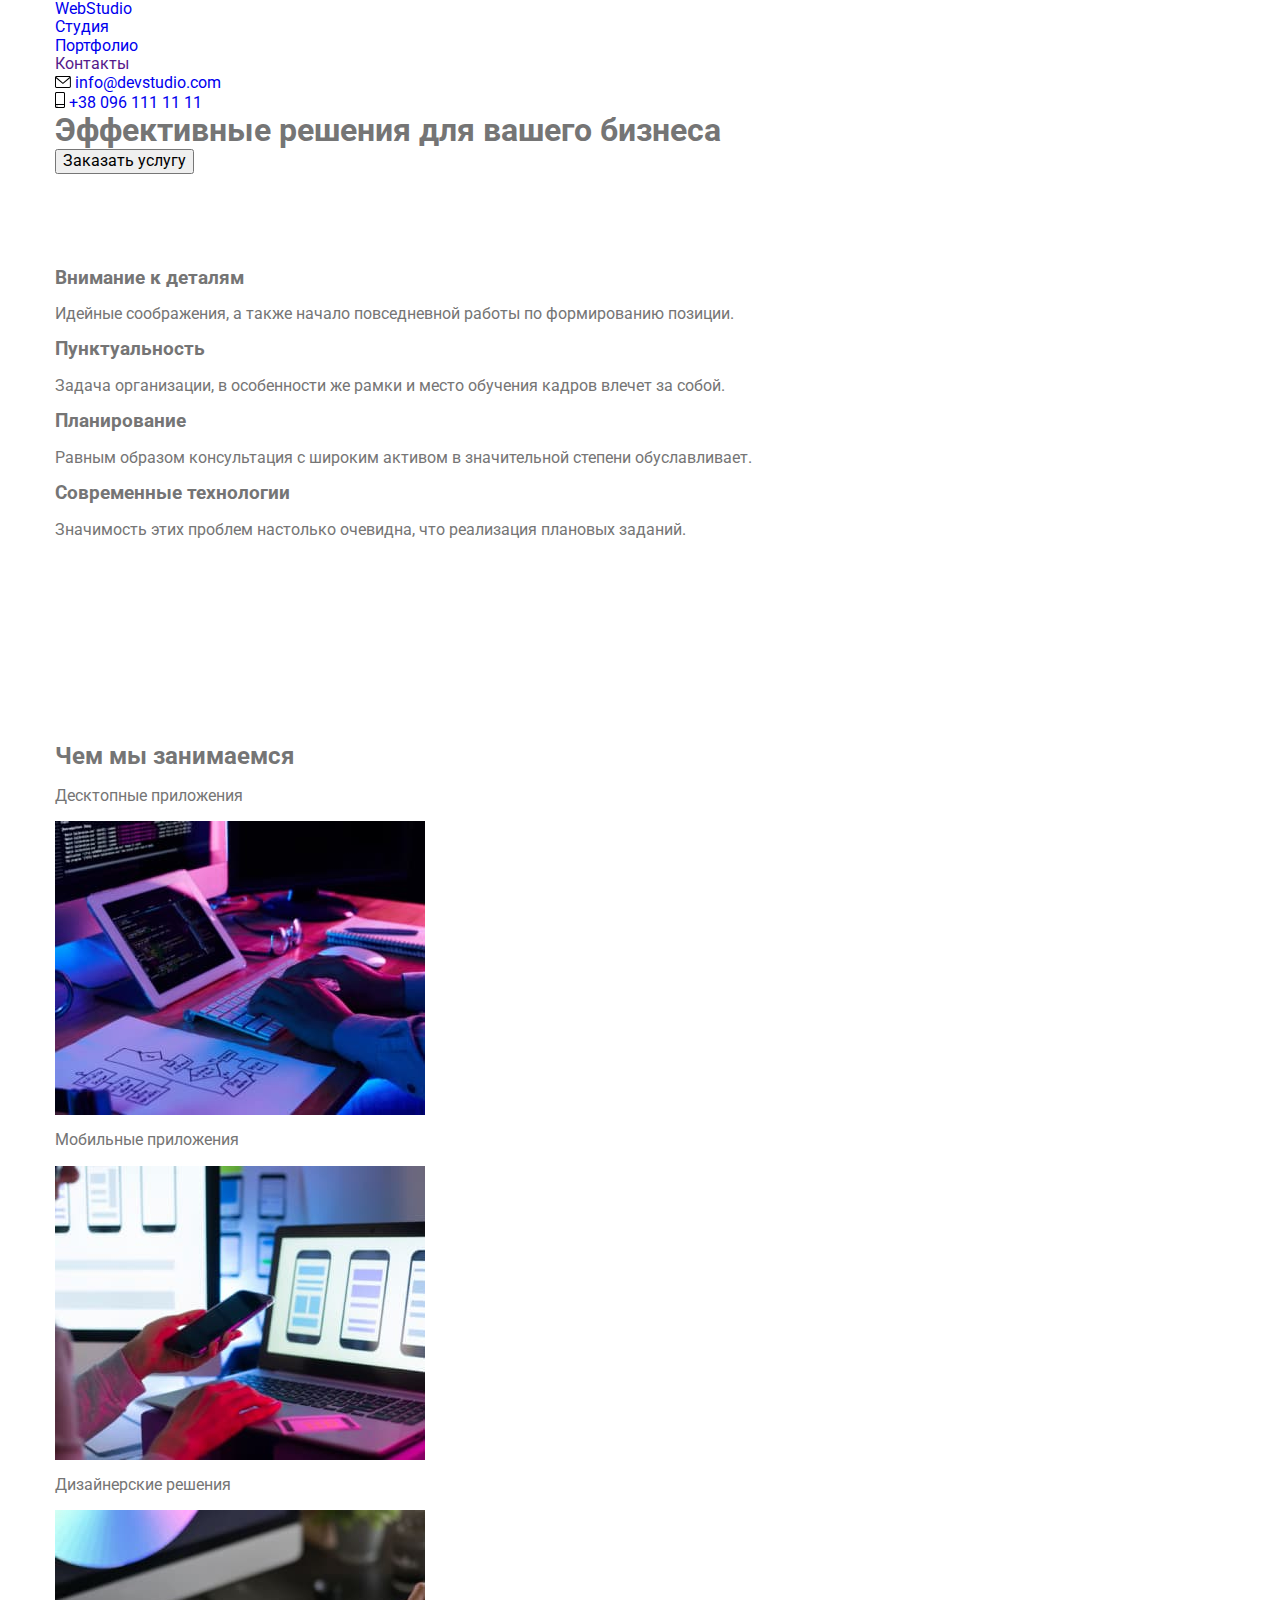
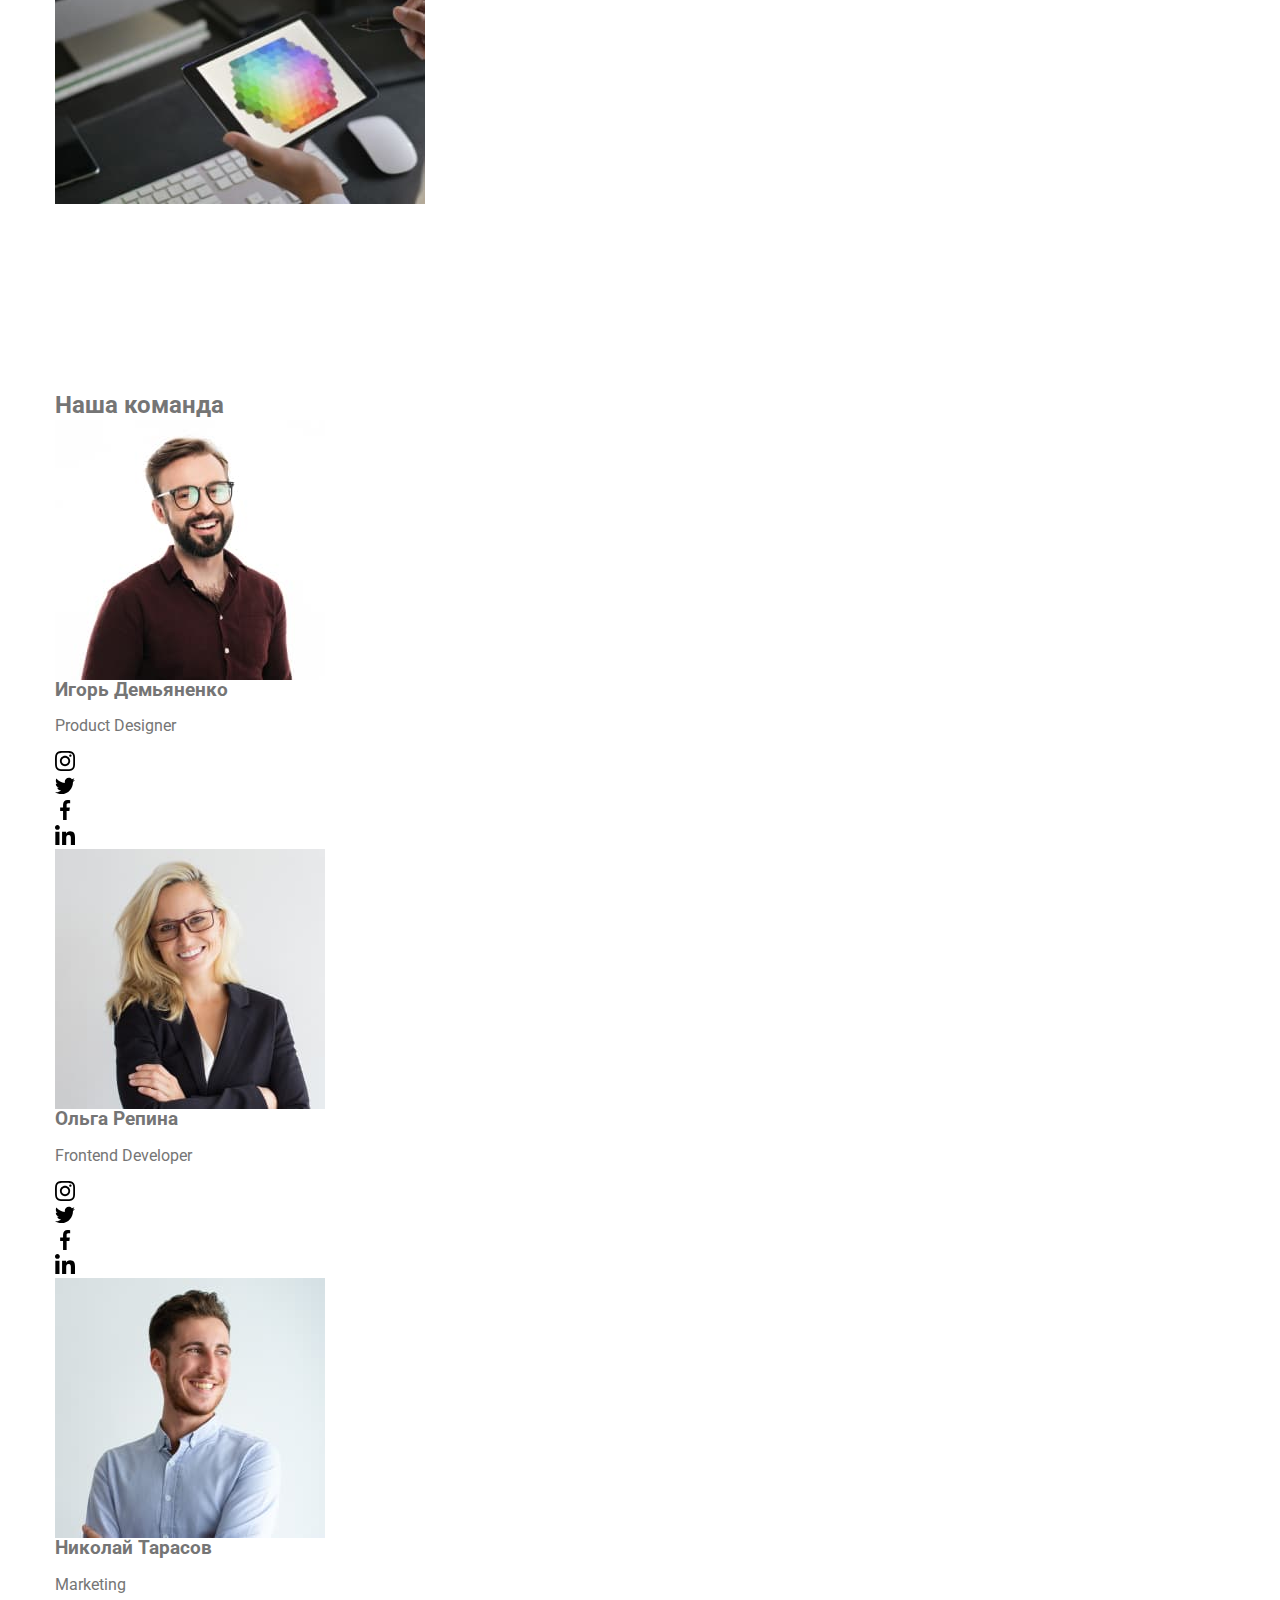
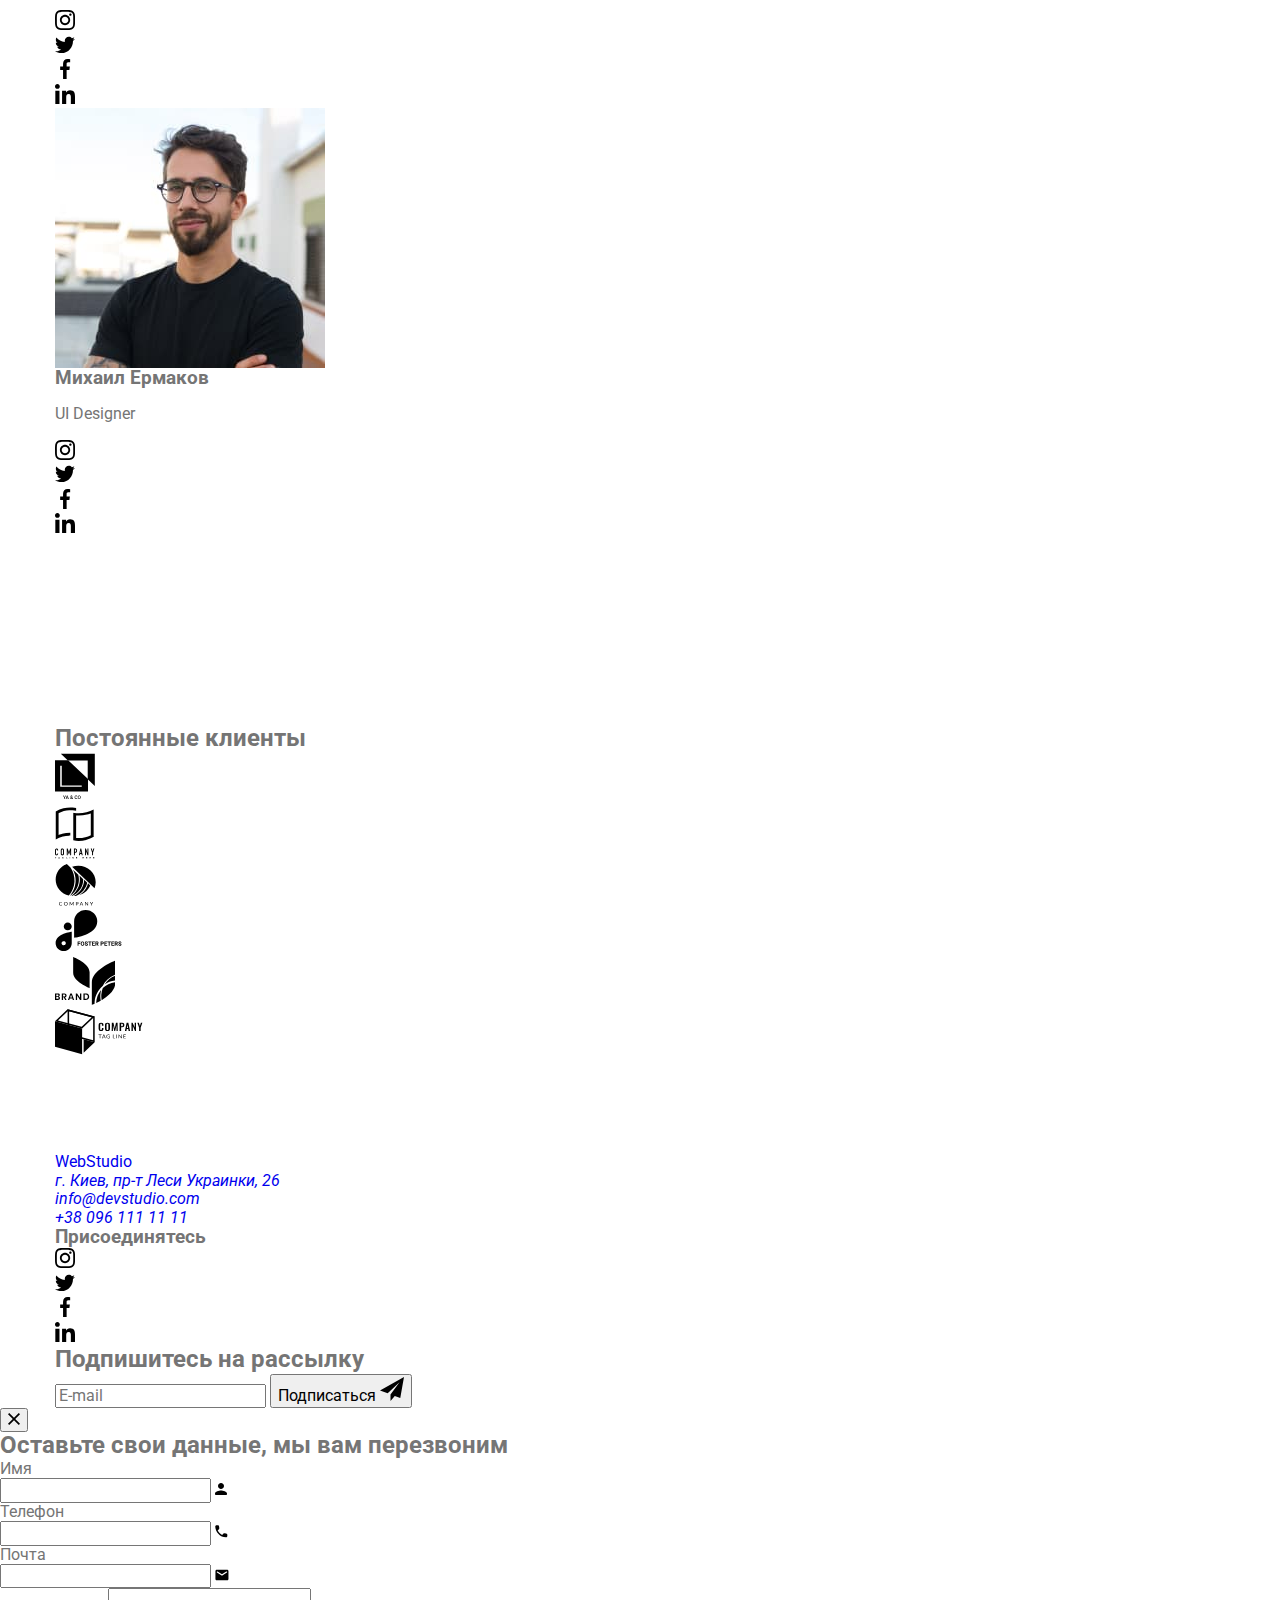
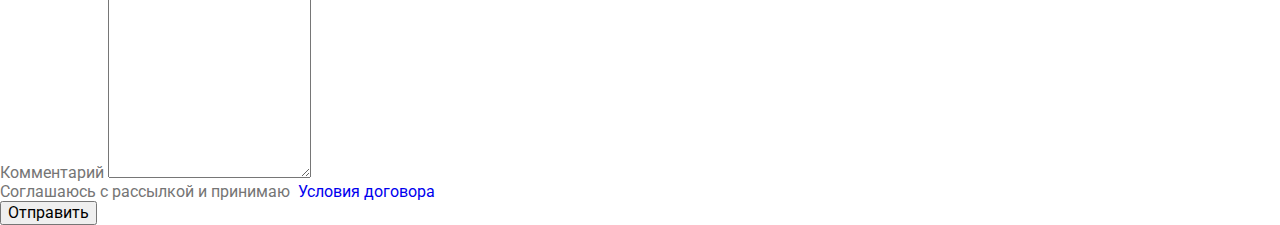
==== commit 8bd40502: "12" ====
--- a/index.html
+++ b/index.html
@@ -16,14 +16,17 @@
       href="https://fonts.googleapis.com/css2?family=Raleway:wght@700&family=Roboto:wght@400;500;700;900&display=swap"
       rel="stylesheet"
     />
-    <link rel="stylesheet" href="./css/styles.css" />
+    <link rel="stylesheet" href="./css/main.min.css" />
+    <!-- <link rel="stylesheet" href="./css/styles.css" /> -->
   </head>
   <body>
     <!--Шапка-->
     <header class="page-header">
       <div class="container navigation">
         <nav class="nav">
-          <a class="logo" href="./index.html"><span class="logo__web">Web</span><span class="logo__studio">Studio</span> </a>
+          <a class="logo" href="./index.html"
+            ><span class="logo__web">Web</span><span class="logo__studio">Studio</span>
+          </a>
           <ul class="menu">
             <li class="menu__item">
               <a class="menu__link current" href="./index.html">Студия</a>
--- a/css/main.min.css
+++ b/css/main.min.css
@@ -0,0 +1,2 @@
+.visually-hidden{position:absolute !important;clip:rect(1px 1px 1px 1px);clip:rect(1px, 1px, 1px, 1px);padding:0 !important;border:0 !important;height:1px !important;width:1px !important;overflow:hidden}html{box-sizing:border-box}body{font-family:'Roboto', sans-serif;background-color:#ffffff;font-style:normal;color:#757575}ul{list-style:none;margin:0;padding:0}a{text-decoration:none;margin:0;padding:0}h1,h2,h3,h4 p{margin:0;padding:0}img{display:block;max-width:100%;height:auto}.section{padding-top:94px;padding-bottom:94px}.container{width:1200px;padding-left:15px;padding-right:15px;margin-left:auto;margin-right:auto}
+/*# sourceMappingURL=main.min.css.map */--- a/css/styles.css
+++ b/css/styles.css
@@ -60,26 +60,6 @@
 }
 
 /* Шапка */
-.page-header {
-  background-color: #ffffff;
-  border-bottom: 1px solid #ececec;
-
-  /* position: fixed;
-  width: 100%;
-  min-height: 80px;
-  top: 0;
-  left: 0;
-  z-index: 1; */
-}
-
-.navigation {
-  display: flex;
-  align-items: center;
-}
-
-.nav {
-  display: flex;
-}
 
 /* logo */
 
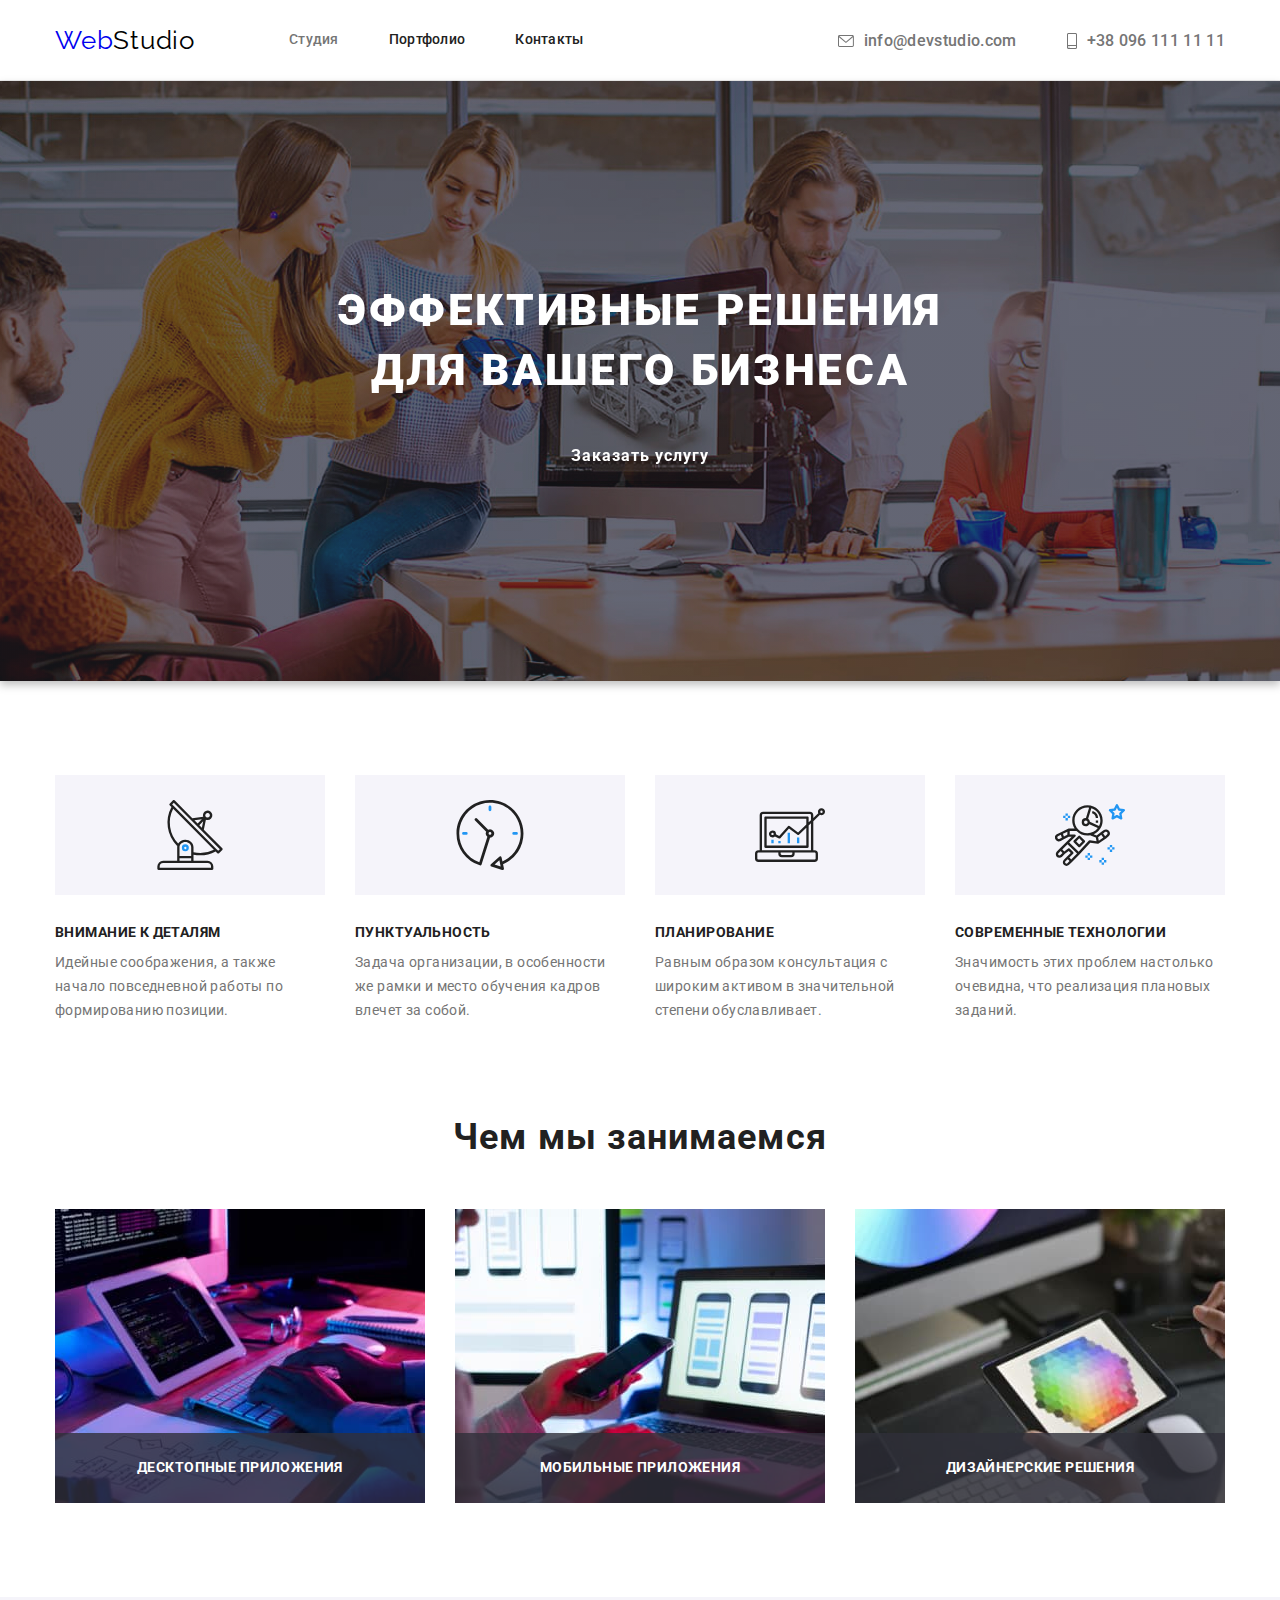
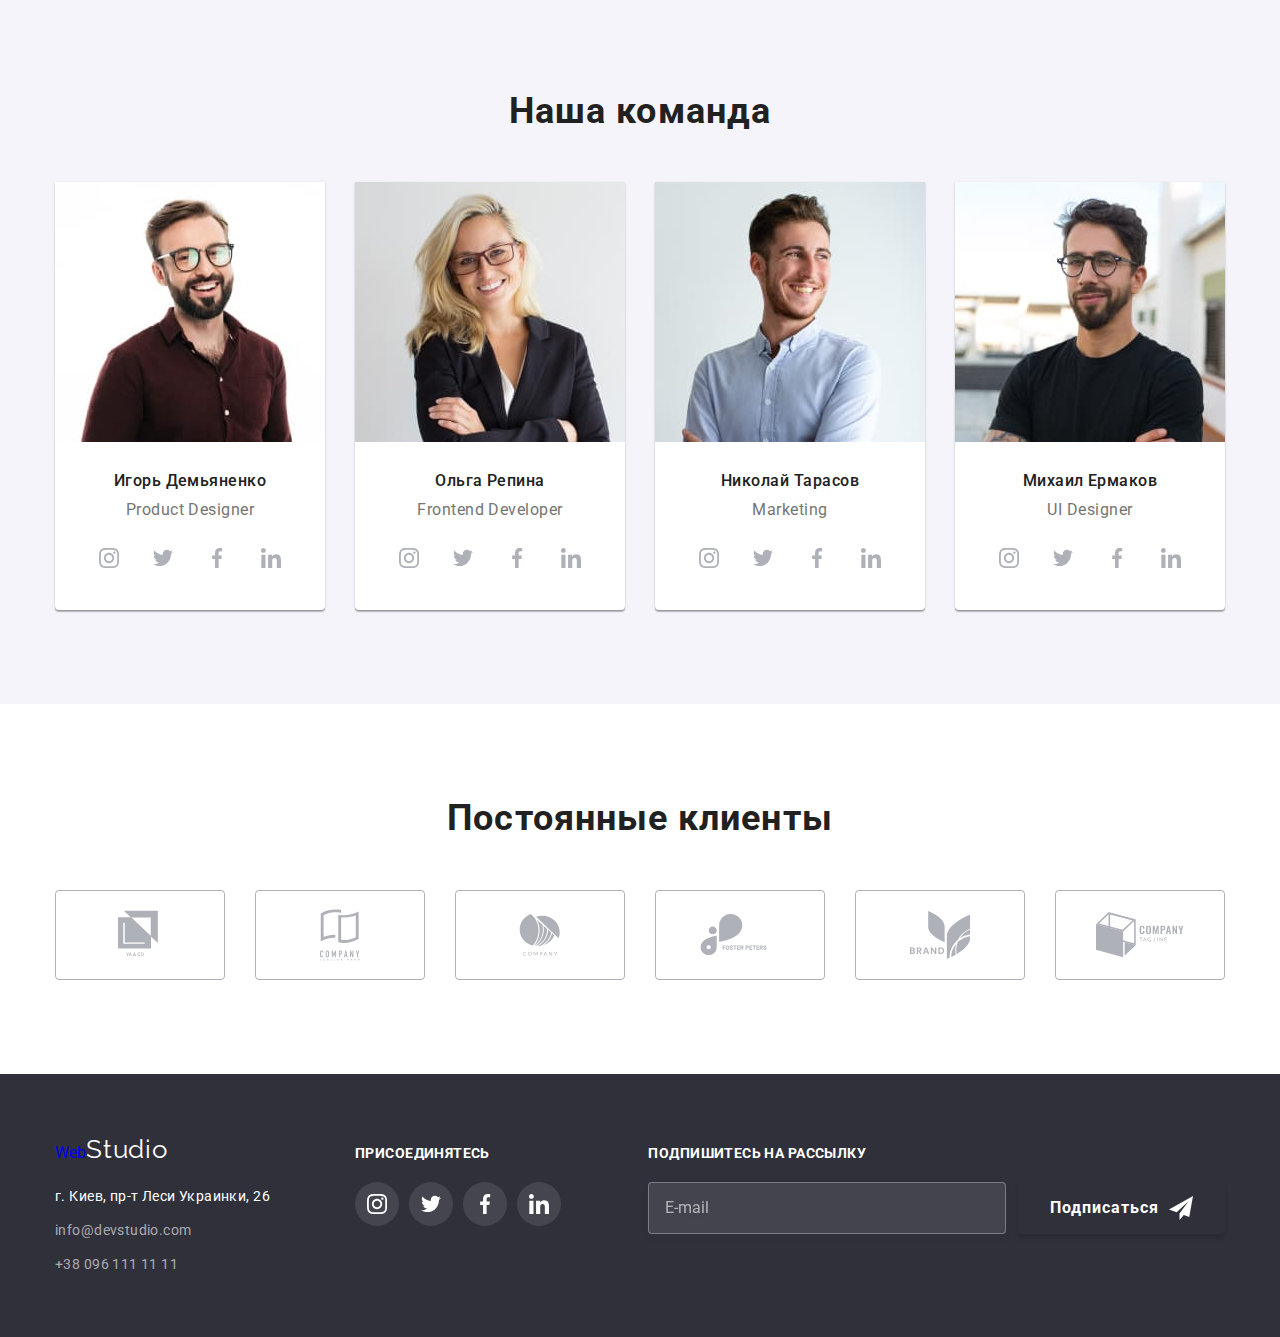
==== commit 61d4f8ac: "12" ====
--- a/index.html
+++ b/index.html
@@ -17,7 +17,7 @@
       rel="stylesheet"
     />
     <link rel="stylesheet" href="./css/main.min.css" />
-    <!-- <link rel="stylesheet" href="./css/styles.css" /> -->
+    <link rel="stylesheet" href="./css/styles.css" />
   </head>
   <body>
     <!--Шапка-->
--- a/css/styles.css
+++ b/css/styles.css
@@ -1,10 +1,10 @@
 :root {
-  --subtittle-text-color: #757575;
-  --link-color: #2196f3;
-  --site-color: #212121;
-  --card-set-gap: 30px;
-  --grid-item: 3;
-  --fill-acent-color: #afb1b8;
+  $subtittle-text-color: #757575;
+  $link-color: #2196f3;
+  $site-color: #212121;
+  $card-set-gap: 30px;
+  $grid-item: 3;
+  $fill-acent-color: #afb1b8;
 }
 
 html {
@@ -34,7 +34,8 @@
 h1,
 h2,
 h3,
-h4 p {
+h4,
+p {
   margin: 0;
   padding: 0;
 }
@@ -57,6 +58,148 @@
   padding-right: 15px;
   margin-left: auto;
   margin-right: auto;
+}
+
+.page-header {
+  background-color: #ffffff;
+  border-bottom: 1px solid #ececec;
+}
+
+.navigation {
+  display: flex;
+  align-items: center;
+}
+
+.nav {
+  display: flex;
+}
+
+/* logo */
+
+.logo {
+  display: flex;
+  align-items: center;
+  margin-right: 94px;
+}
+.logo__web {
+  font-family: Raleway;
+  font-size: 26px;
+  line-height: 1.19;
+  letter-spacing: 0.03em;
+  color: $link-color;
+}
+
+.logo__studio {
+  font-family: Raleway;
+  font-size: 26px;
+  line-height: 1.19;
+  letter-spacing: 0.03em;
+  color: #000000;
+}
+
+/* menu */
+.menu {
+  display: flex;
+}
+.menu__item:not(:last-child) {
+  margin-right: 50px;
+}
+
+.menu__item {
+  position: relative;
+}
+
+.menu__link {
+  display: block;
+  font-weight: 500;
+  font-size: 14px;
+  line-height: 1.14;
+  letter-spacing: 0.02em;
+  color: #212121;
+  padding-top: 32px;
+  padding-bottom: 32px;
+  transition: color 250ms cubic-bezier(0.4, 0, 0.2, 1);
+}
+
+/* выделяет профиль на котором сидит юзер */
+.menu__link.current {
+  color: $link-color;
+}
+
+.menu__link.current::after {
+  content: '';
+  position: absolute;
+  bottom: 0;
+  left: 0;
+  width: 100%;
+  height: 4px;
+  border-radius: 4px;
+
+  background-color: $link-color;
+  margin-bottom: -1px;
+}
+
+/* footer Studio */
+.studi-o {
+  font-family: Raleway;
+  font-size: 26px;
+  line-height: 1.19;
+  letter-spacing: 0.03em;
+  color: #ffffff;
+}
+
+/* ссылки на страници*/
+
+.menu__link:hover,
+.menu__link:focus,
+.auth-link:hover,
+.auth-link:focus,
+.auth-item:focus,
+.auth-item:hover,
+.link-mail-itam:hover,
+.link-mail-itam:focus {
+  fill: currentColor;
+  color: $link-color;
+}
+
+/* contacts */
+
+.auth-nav {
+  display: flex;
+  margin-left: auto;
+}
+
+.auth-item:not(:last-child) {
+  margin-right: 50px;
+}
+
+.link-mail-itam {
+  margin-right: 10px;
+}
+.auth-link {
+  display: flex;
+  align-items: center;
+  padding-top: 32px;
+  padding-bottom: 30px;
+  color: $text-link-color;
+  font-weight: 500;
+  line-height: 1.14;
+  letter-spacing: 0.02em;
+  text-decoration: none;
+  fill: #757575;
+  transiton: color 250ms cubic-bezier(0.4, 0, 0.2, 1);
+}
+
+/* visually-hidden  утилита для убирания текста */
+.visually-hidden {
+  position: absolute !important;
+  clip: rect(1px 1px 1px 1px);
+  clip: rect(1px, 1px, 1px, 1px);
+  padding: 0 !important;
+  border: 0 !important;
+  height: 1px !important;
+  width: 1px !important;
+  overflow: hidden;
 }
 
 /* Шапка */
@@ -223,20 +366,6 @@
   animation-direction: alternate;
 }
 
-/* @keyframes fadeInDown {
-  0% {
-    animation: animate__fadeInDown;
-    animation-duration: 3s;
-    animation-delay: 2000ms;
-    transition-timing-function: linear;
-    animation-direction: alternate;
-  }
-  100% {
-    animation-delay: 2000ms;
-    animation-duration: 3s;
-  }
-} */
-
 .animate__lightSpeedInLeft:hover {
   animation-play-state: paused;
 }
@@ -271,18 +400,6 @@
   line-height: 1.87;
   letter-spacing: 0.06em;
   color: #ffffff;
-}
-
-/* visually-hidden  утилита для убирания текста */
-.visually-hidden {
-  position: absolute !important;
-  clip: rect(1px 1px 1px 1px);
-  clip: rect(1px, 1px, 1px, 1px);
-  padding: 0 !important;
-  border: 0 !important;
-  height: 1px !important;
-  width: 1px !important;
-  overflow: hidden;
 }
 
 /* Преймущества подзаголовки- subtitle */
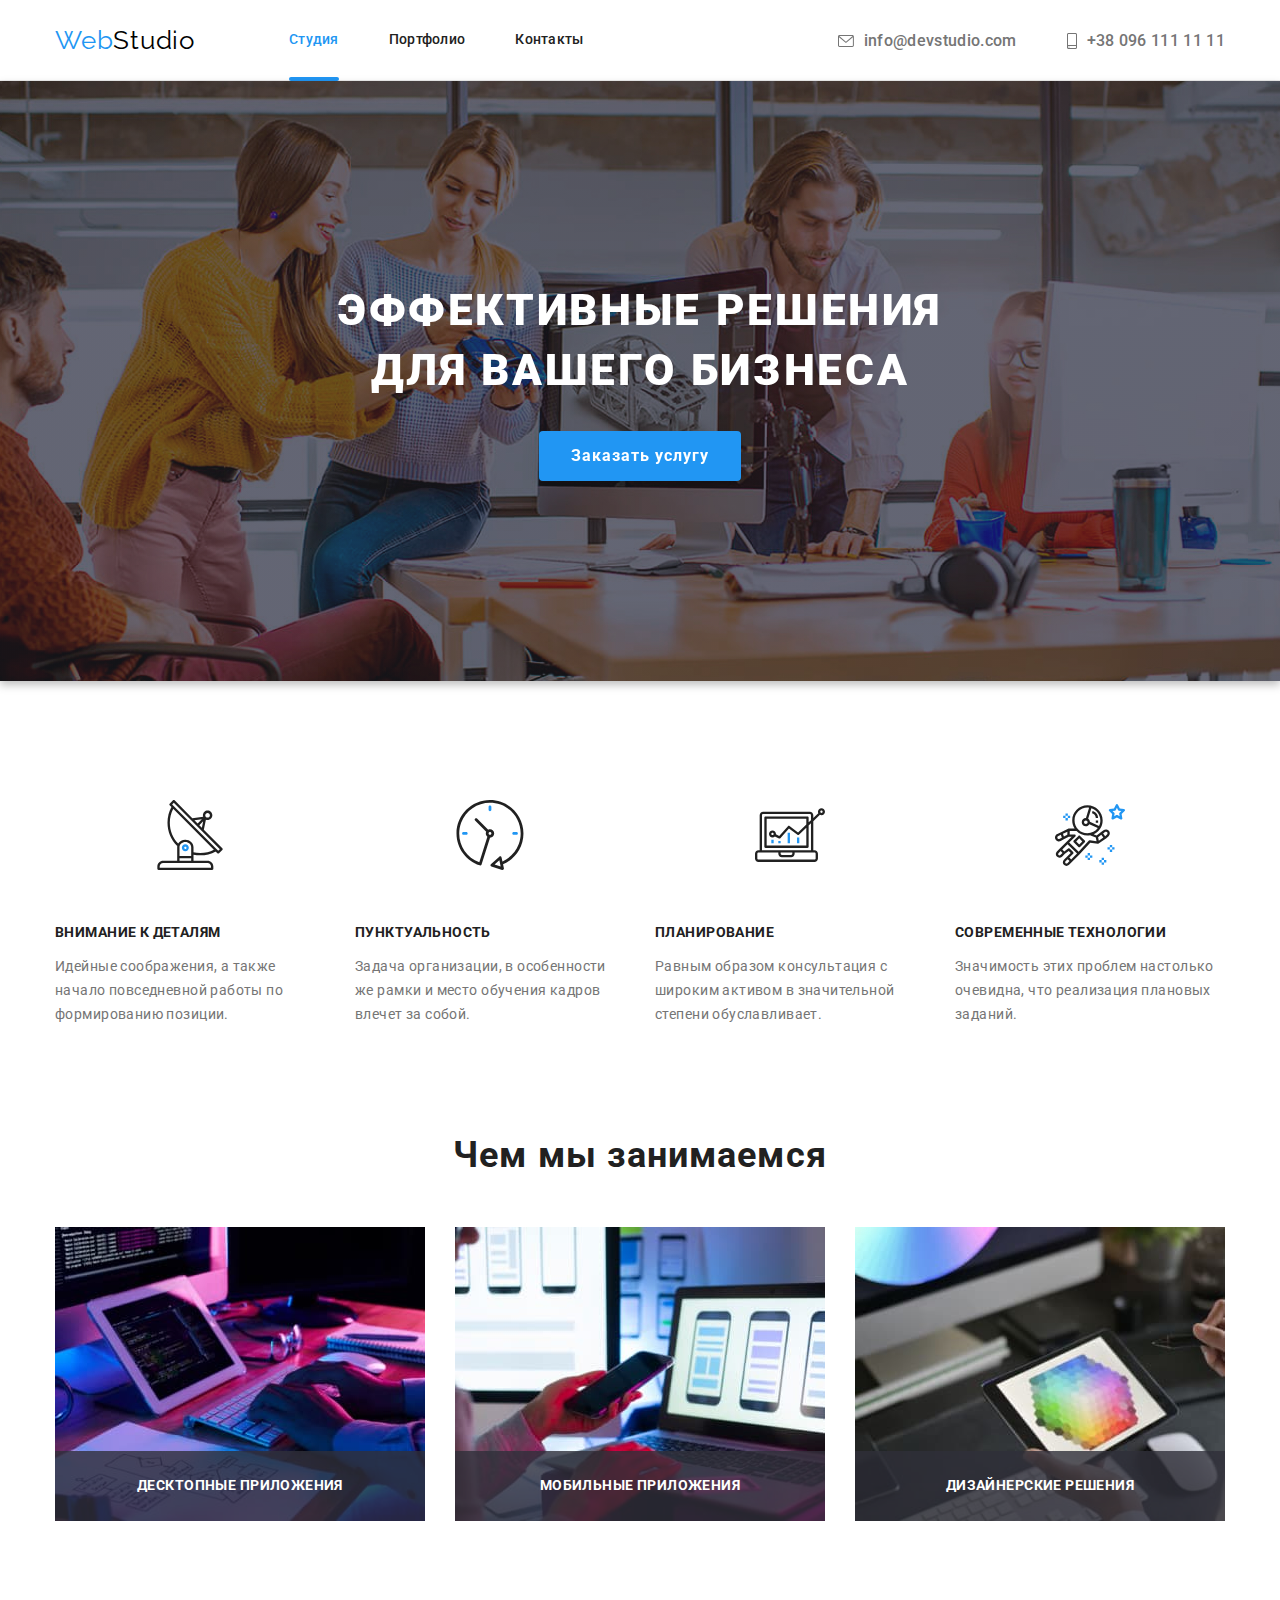
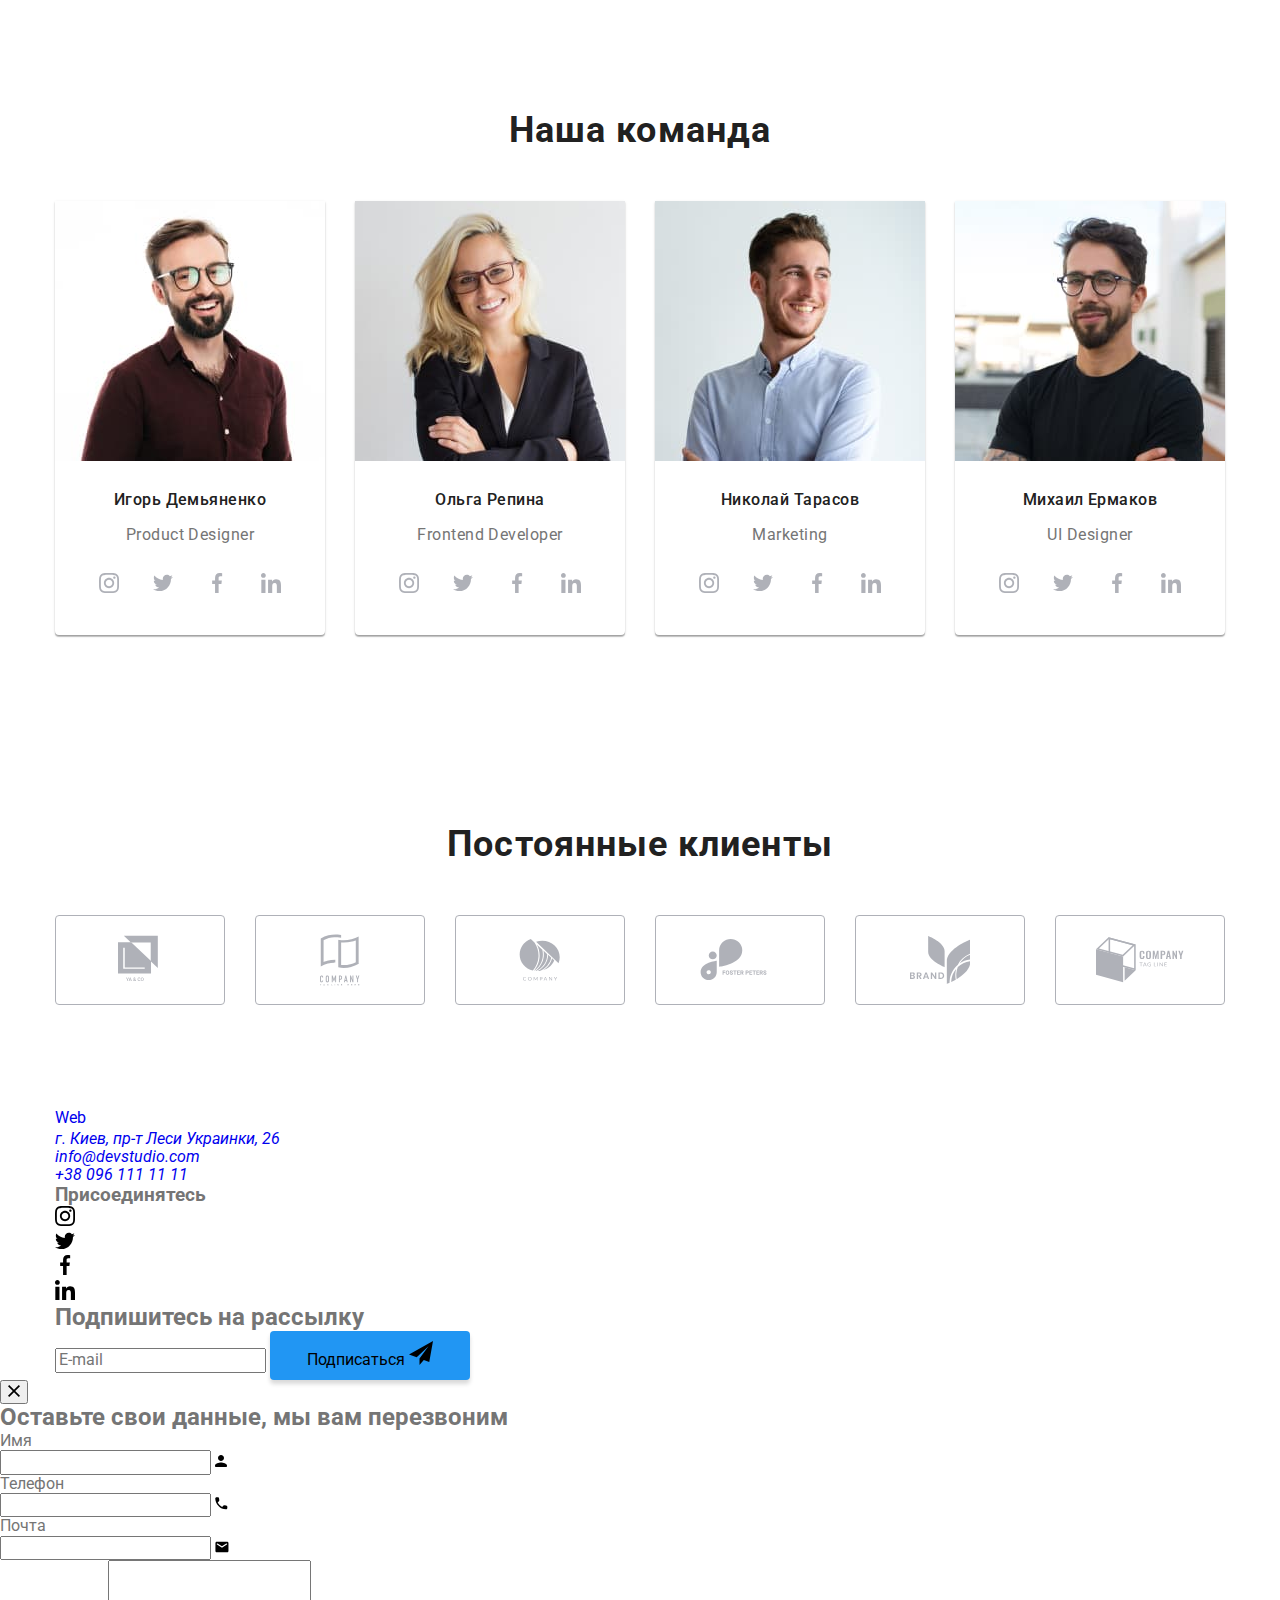
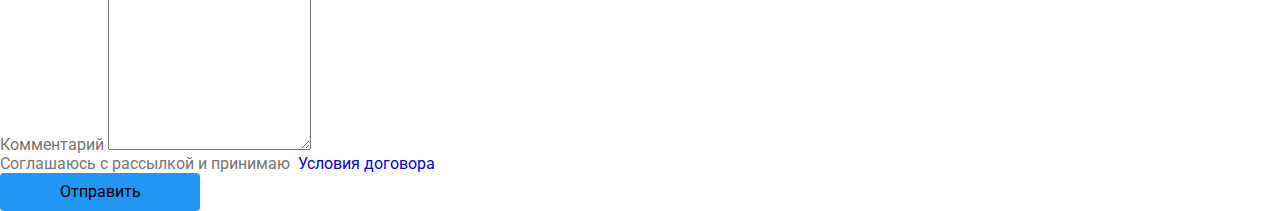
==== commit 31bf27e6: "cсделано всё кроме профиля футера и формы" ====
--- a/index.html
+++ b/index.html
@@ -17,15 +17,14 @@
       rel="stylesheet"
     />
     <link rel="stylesheet" href="./css/main.min.css" />
-    <link rel="stylesheet" href="./css/styles.css" />
   </head>
   <body>
     <!--Шапка-->
     <header class="page-header">
       <div class="container navigation">
-        <nav class="nav">
-          <a class="logo" href="./index.html"
-            ><span class="logo__web">Web</span><span class="logo__studio">Studio</span>
+        <nav class="page-header__nav">
+          <a class="logo" href="./index.html">
+            <span class="logo__web">Web</span><span class="logo__studio">Studio</span>
           </a>
           <ul class="menu">
             <li class="menu__item">
@@ -43,17 +42,17 @@
         </nav>
 
         <ul class="auth-nav">
-          <li class="auth-item">
-            <a class="auth-link" href="mailto:info@devstudio.com">
-              <svg class="link-mail-itam" width="16" height="12">
+          <li class="auth-nav__item">
+            <a class="auth-nav__link" href="mailto:info@devstudio.com">
+              <svg class="auth-nav__icon" width="16" height="12">
                 <use href="./images/sprite.svg#icon-envelope"></use>
               </svg>
               info@devstudio.com
             </a>
           </li>
-          <li class="auth-item">
-            <a class="auth-link" href="tel:+380961111111">
-              <svg class="link-mail-itam" width="10" height="16">
+          <li class="auth-nav__item">
+            <a class="auth-nav__link" href="tel:+380961111111">
+              <svg class="auth-nav__icon" width="10" height="16">
                 <use href="./images/sprite.svg#icon-smartphone"></use>
               </svg>
               +38 096 111 11 11
@@ -68,66 +67,88 @@
       <!--SLOGAN-->
       <section class="slogan overlay">
         <div class="container">
-          <h1 class="slogan-text animate__fadeInDown">Эффективные решения для вашего бизнеса</h1>
+          <h1 class="slogan__text animate__fadeInDown">Эффективные решения для вашего бизнеса</h1>
           <button data-modal-open class="btn-slogan" type="button">
-            <span class="btn-button">Заказать услугу</span>
+            <span class="btn-slogan__text">Заказать услугу</span>
           </button>
         </div>
       </section>
 
       <!--Основные этапы (убрать заголовок "Основные этапы" потом в СSS)-->
-      <section class="section">
+      <section class="section features">
         <div class="container">
           <h2 class="visually-hidden">Основsные этапы</h2>
           <!--  Подзаголовок -->
 
-          <ul class="list-subtitle">
-            <li class="subtitle-item antenna">
-              <h3 class="subtitle">Внимание к деталям</h3>
-              <p class="subtitle-text">
+          <ul class="features-list">
+            <li class="features-list__item antenna">
+              <div class="features-list__icon">
+                <svg width="70" height="70">
+                  <use href="./images/sprite.svg#icon-antenna"></use>
+                </svg>
+              </div>
+              <h3 class="features-list__name">Внимание к деталям</h3>
+              <p class="features-list__text">
                 Идейные соображения, а также начало повседневной работы по формированию позиции.
               </p>
             </li>
 
-            <li class="subtitle-item clock">
-              <h3 class="subtitle">Пунктуальность</h3>
-              <p class="subtitle-text">
+            <li class="features-list__item clock">
+              <div class="features-list__icon">
+                <svg width="70" height="70">
+                  <use href="./images/sprite.svg#icon-clock"></use>
+                </svg>
+              </div>
+              <h3 class="features-list__name">Пунктуальность</h3>
+              <p class="features-list__text">
                 Задача организации, в особенности же рамки и место обучения кадров влечет за собой.
               </p>
             </li>
 
-            <li class="subtitle-item diagram">
-              <h3 class="subtitle">Планирование</h3>
-              <p class="subtitle-text">
+            <li class="features-list__item diagram">
+              <div class="features-list__icon">
+                <svg width="70" height="70">
+                  <use href="./images/sprite.svg#icon-diagram"></use>
+                </svg>
+              </div>
+              <h3 class="features-list__name">Планирование</h3>
+              <p class="features-list__text">
                 Равным образом консультация с широким активом в значительной степени обуславливает.
               </p>
             </li>
 
-            <li class="subtitle-item astronaut">
-              <h3 class="subtitle">Современные технологии</h3>
-              <p class="subtitle-text">Значимость этих проблем настолько очевидна, что реализация плановых заданий.</p>
+            <li class="features-list__item astronaut">
+              <div class="features-list__icon">
+                <svg width="70" height="70">
+                  <use href="./images/sprite.svg#icon-astronaut"></use>
+                </svg>
+              </div>
+              <h3 class="features-list__name">Современные технологии</h3>
+              <p class="features-list__text">
+                Значимость этих проблем настолько очевидна, что реализация плановых заданий.
+              </p>
             </li>
           </ul>
         </div>
       </section>
 
       <!--Чем занимаемся-->
-      <section class="section section-working">
+      <section class="section working">
         <div class="container">
-          <h2 class="section-title">Чем мы занимаемся</h2>
+          <h2 class="working__title">Чем мы занимаемся</h2>
           <!-- Изображение занятий -->
-          <ul class="working">
-            <li class="working-foto animate__zoomInLeft">
-              <p class="working-text">Десктопные приложения</p>
+          <ul class="working-product">
+            <li class="working-product__foto animate__zoomInLeft">
+              <p class="working-product__text">Десктопные приложения</p>
               <img src="./images/boxs/box_1.jpg" width="370" height="294" alt="компьютер" />
             </li>
 
-            <li class="working-foto animate__zoomIn">
-              <p class="working-text">Мобильные приложения</p>
+            <li class="working-product__foto animate__zoomIn">
+              <p class="working-product__text">Мобильные приложения</p>
               <img src="./images/boxs/box_2.jpg" width="370" height="294" alt="телефон" />
             </li>
-            <li class="working-foto animate__zoomInRight">
-              <p class="working-text">Дизайнерские решения</p>
+            <li class="working-product__foto animate__zoomInRight">
+              <p class="working-product__text">Дизайнерские решения</p>
               <img src="./images/boxs/box_3.jpg" width="370" height="294" alt="планшет" />
             </li>
           </ul>
@@ -135,49 +156,95 @@
       </section>
 
       <!--Наша команда-->
-      <section class="section section-command">
+      <section class="section command">
         <div class="container">
-          <h2 class="section-title">Наша команда</h2>
+          <h2 class="command__title">Наша команда</h2>
           <!-- секция людей -->
-          <ul class="section-people">
-            <li class="people-item">
+          <ul class="command-set">
+            <li class="command-set__item">
               <img
-                class="people-img animate__bounceInLeft"
+                class="command-set__img animate__bounceInLeft"
                 src="./images/people/img1.jpg"
                 alt="Игорь Демьяненко"
                 width="270"
               />
-              <div class="people-text">
-                <h3 class="people-caption">Игорь Демьяненко</h3>
-                <p class="people-desc">Product Designer</p>
-                <ul class="people-cards">
-                  <li class="people-social">
-                    <a class="social" href="">
-                      <svg class="people-logsocial" width="20px" height="20px">
+              <div class="card">
+                <h3 class="card__caption">Игорь Демьяненко</h3>
+                <p class="card__desc">Product Designer</p>
+                <ul class="social">
+                  <li class="social__list">
+                    <a class="social__link" href="https://www.instagram.com/" target="_blank" rel="noopener noreferrer">
+                      <svg class="social__icon" width="20px" height="20px">
                         <use href="./images/sprite.svg#icon-instagram"></use>
                       </svg>
                     </a>
                   </li>
 
-                  <li class="people-social">
-                    <a class="social" href="">
+                  <li class="social__list">
+                    <a class="social__link" href="https://twitter.com/" target="_blank" rel="noopener noreferrer">
+                      <svg class="social__icon" width="20px" height="20px">
+                        <use href="./images/sprite.svg#icon-twitter"></use>
+                      </svg>
+                    </a>
+                  </li>
+
+                  <li class="social__list">
+                    <a class="social__link" href="https://www.facebook.com/" target="_blank" rel="noopener noreferrer">
+                      <svg class="social__icon" width="20px" height="20px">
+                        <use href="./images/sprite.svg#icon-facebook"></use>
+                      </svg>
+                    </a>
+                  </li>
+
+                  <li class="social__list">
+                    <a class="social__link" href="https://www.linkedin.com/" target="_blank" rel="noopener noreferrer">
+                      <svg width="20px" height="20px">
+                        <use href="./images/sprite.svg#icon-linkedin"></use>
+                      </svg>
+                    </a>
+                  </li>
+                </ul>
+              </div>
+            </li>
+
+            <li class="command-set__item">
+              <img
+                class="command-set__img animate__zoomIn"
+                src="./images/people/img2.jpg"
+                alt="Ольга Репина"
+                width="270"
+              />
+              <div class="card">
+                <h3 class="card__caption">Ольга Репина</h3>
+                <p class="card__desc">Frontend Developer</p>
+                <ul class="social">
+                  <li class="social__list">
+                    <a class="social__link" href="https://www.instagram.com/" target="_blank" rel="noopener noreferrer">
+                      <svg width="20px" height="20px">
+                        <use href="./images/sprite.svg#icon-instagram"></use>
+                      </svg>
+                    </a>
+                  </li>
+
+                  <li class="social__list">
+                    <a class="social__link" href="https://twitter.com/" target="_blank" rel="noopener noreferrer">
                       <svg class="people-logsocial" width="20px" height="20px">
                         <use href="./images/sprite.svg#icon-twitter"></use>
                       </svg>
                     </a>
                   </li>
 
-                  <li class="people-social">
-                    <a class="social" href="">
+                  <li class="social__list">
+                    <a class="social__link" href="https://www.facebook.com/" target="_blank" rel="noopener noreferrer">
                       <svg class="people-logsocial" width="20px" height="20px">
                         <use href="./images/sprite.svg#icon-facebook"></use>
                       </svg>
                     </a>
                   </li>
 
-                  <li class="people-social">
-                    <a class="social" href="">
-                      <svg class="people-logsocial" width="20px" height="20px">
+                  <li class="social__list">
+                    <a class="social__link" href="https://www.linkedin.com/" target="_blank" rel="noopener noreferrer">
+                      <svg width="20px" height="20px">
                         <use href="./images/sprite.svg#icon-linkedin"></use>
                       </svg>
                     </a>
@@ -186,85 +253,44 @@
               </div>
             </li>
 
-            <li class="people-item">
-              <img class="people-img animate__zoomIn" src="./images/people/img2.jpg" alt="Ольга Репина" width="270" />
-              <div class="people-text">
-                <h3 class="people-caption">Ольга Репина</h3>
-                <p class="people-desc">Frontend Developer</p>
-                <ul class="people-cards">
-                  <li class="people-social">
-                    <a class="social" href="">
-                      <svg class="people-logsocial" width="20px" height="20px">
-                        <use href="./images/sprite.svg#icon-instagram"></use>
-                      </svg>
-                    </a>
-                  </li>
-
-                  <li class="people-social">
-                    <a class="social" href="">
-                      <svg class="people-logsocial" width="20px" height="20px">
-                        <use href="./images/sprite.svg#icon-twitter"></use>
-                      </svg>
-                    </a>
-                  </li>
-
-                  <li class="people-social">
-                    <a class="social" href="">
-                      <svg class="people-logsocial" width="20px" height="20px">
-                        <use href="./images/sprite.svg#icon-facebook"></use>
-                      </svg>
-                    </a>
-                  </li>
-
-                  <li class="people-social">
-                    <a class="social" href="">
-                      <svg class="people-logsocial" width="20px" height="20px">
-                        <use href="./images/sprite.svg#icon-linkedin"></use>
-                      </svg>
-                    </a>
-                  </li>
-                </ul>
-              </div>
-            </li>
-
-            <li class="people-item">
+            <li class="command-set__item">
               <img
-                class="people-img animate__zoomIn"
+                class="command-set__img animate__zoomIn"
                 src="./images/people/img3.jpg"
                 alt="Николай Тарасов"
                 width="270"
               />
-              <div class="people-text">
-                <h3 class="people-caption">Николай Тарасов</h3>
-                <p class="people-desc">Marketing</p>
-                <ul class="people-cards">
-                  <li class="people-social">
-                    <a class="social" href="">
-                      <svg class="people-logsocial" width="20px" height="20px">
+              <div class="card">
+                <h3 class="card__caption">Николай Тарасов</h3>
+                <p class="card__desc">Marketing</p>
+                <ul class="social">
+                  <li class="social__list">
+                    <a class="social__link" href="https://www.instagram.com/" target="_blank" rel="noopener noreferrer">
+                      <svg width="20px" height="20px">
                         <use href="./images/sprite.svg#icon-instagram"></use>
                       </svg>
                     </a>
                   </li>
 
-                  <li class="people-social animate__rotateInDownRight">
-                    <a class="social" href="">
-                      <svg class="people-logsocial" width="20px" height="20px">
+                  <li class="social__list animate__rotateInDownRight">
+                    <a class="social__link" href="https://twitter.com/" target="_blank" rel="noopener noreferrer">
+                      <svg width="20px" height="20px">
                         <use href="./images/sprite.svg#icon-twitter"></use>
                       </svg>
                     </a>
                   </li>
 
-                  <li class="people-social">
-                    <a class="social" href="">
-                      <svg class="people-logsocial" width="20px" height="20px">
+                  <li class="social__list">
+                    <a class="social__link" href="https://www.facebook.com/" target="_blank" rel="noopener noreferrer">
+                      <svg width="20px" height="20px">
                         <use href="./images/sprite.svg#icon-facebook"></use>
                       </svg>
                     </a>
                   </li>
 
-                  <li class="people-social">
-                    <a class="social" href="">
-                      <svg class="people-logsocial" width="20px" height="20px">
+                  <li class="social__list">
+                    <a class="social__link" href="https://www.linkedin.com/" target="_blank" rel="noopener noreferrer">
+                      <svg width="20px" height="20px">
                         <use href="./images/sprite.svg#icon-linkedin"></use>
                       </svg>
                     </a>
@@ -273,44 +299,44 @@
               </div>
             </li>
 
-            <li class="people-item">
+            <li class="command-set__item">
               <img
-                class="people-img animate__bounceInRight"
+                class="command-set__img animate__bounceInRight"
                 src="./images/people/img4.jpg"
                 alt="Михаил Ермаков"
                 width="270"
               />
-              <div class="people-text">
-                <h3 class="people-caption">Михаил Ермаков</h3>
-                <p class="people-desc">UI Designer</p>
-                <ul class="people-cards">
-                  <li class="people-social">
-                    <a class="social" href="">
-                      <svg class="people-logsocial" width="20px" height="20px">
+              <div class="card">
+                <h3 class="card__caption">Михаил Ермаков</h3>
+                <p class="card__desc">UI Designer</p>
+                <ul class="social">
+                  <li class="social__list">
+                    <a class="social__link" href="https://www.instagram.com/" target="_blank" rel="noopener noreferrer">
+                      <svg width="20px" height="20px">
                         <use href="./images/sprite.svg#icon-instagram"></use>
                       </svg>
                     </a>
                   </li>
 
-                  <li class="people-social">
-                    <a class="social" href="">
-                      <svg class="people-logsocial" width="20px" height="20px">
+                  <li class="social__list">
+                    <a class="social__link" href="https://twitter.com/" target="_blank" rel="noopener noreferrer">
+                      <svg width="20px" height="20px">
                         <use href="./images/sprite.svg#icon-twitter"></use>
                       </svg>
                     </a>
                   </li>
 
-                  <li class="people-social">
-                    <a class="social" href="">
-                      <svg class="people-logsocial" width="20px" height="20px">
+                  <li class="social__list">
+                    <a class="social__link" href="https://www.facebook.com/" target="_blank" rel="noopener noreferrer">
+                      <svg width="20px" height="20px">
                         <use href="./images/sprite.svg#icon-facebook"></use>
                       </svg>
                     </a>
                   </li>
 
-                  <li class="people-social">
-                    <a class="social" href="">
-                      <svg class="people-logsocial" width="20px" height="20px">
+                  <li class="social__list">
+                    <a class="social__link" href="https://www.linkedin.com/" target="_blank" rel="noopener noreferrer">
+                      <svg width="20px" height="20px">
                         <use href="./images/sprite.svg#icon-linkedin"></use>
                       </svg>
                     </a>
@@ -324,48 +350,48 @@
 
       <!-- Постоянные клиенты -->
 
-      <section class="section">
+      <section class="section clients">
         <div class="container">
-          <h2 class="section-title">Постоянные клиенты</h2>
-          <ul class="title-cards">
-            <li class="title-social">
-              <a class="title-social-logo" href="">
-                <svg class="title-logsocial" width="44px" height="50px">
+          <h2 class="clients-title">Постоянные клиенты</h2>
+          <ul class="clients-cards">
+            <li class="clients-cards__social">
+              <a class="clients-cards__logo" href="">
+                <svg class="clients-cards__logsocial" width="44px" height="50px">
                   <use href="./images/sprite.svg#icon-logo1"></use>
                 </svg>
               </a>
             </li>
-            <li class="title-social">
-              <a class="title-social-logo" href="">
-                <svg class="title-logsocial" width="40px" height="52px">
+            <li class="clients-cards__social">
+              <a class="clients-cards__logo" href="">
+                <svg class="clients-cards__logsocial" width="40px" height="52px">
                   <use href="./images/sprite.svg#icon-logo2"></use>
                 </svg>
               </a>
             </li>
-            <li class="title-social">
-              <a class="title-social-logo" href="">
-                <svg class="title-logsocial" width="42px" height="42px">
+            <li class="clients-cards__social">
+              <a class="clients-cards__logo" href="">
+                <svg class="clients-cards__logsocial" width="42px" height="42px">
                   <use href="./images/sprite.svg#icon-logo3"></use>
                 </svg>
               </a>
             </li>
-            <li class="title-social">
-              <a class="title-social-logo" href="">
-                <svg class="title-logsocial" width="80px" height="42px">
+            <li class="clients-cards__social">
+              <a class="clients-cards__logo" href="">
+                <svg class="clients-cards__logsocial" width="80px" height="42px">
                   <use href="./images/sprite.svg#icon-logo4"></use>
                 </svg>
               </a>
             </li>
-            <li class="title-social">
-              <a class="title-social-logo" href="">
-                <svg class="title-logsocial" width="60px" height="48px">
+            <li class="clients-cards__social">
+              <a class="clients-cards__logo" href="">
+                <svg class="clients-cards__logsocial" width="60px" height="48px">
                   <use href="./images/sprite.svg#icon-logo5"></use>
                 </svg>
               </a>
             </li>
-            <li class="title-social">
-              <a class="title-social-logo" href="">
-                <svg class="title-logsocial" width="88px" height="46px">
+            <li class="clients-cards__social">
+              <a class="clients-cards__logo" href="">
+                <svg class="clients-cards__logsocial" width="88px" height="46px">
                   <use href="./images/sprite.svg#icon-logo6"></use>
                 </svg>
               </a>
--- a/css/main.min.css
+++ b/css/main.min.css
@@ -1,2 +1,2 @@
-.visually-hidden{position:absolute !important;clip:rect(1px 1px 1px 1px);clip:rect(1px, 1px, 1px, 1px);padding:0 !important;border:0 !important;height:1px !important;width:1px !important;overflow:hidden}html{box-sizing:border-box}body{font-family:'Roboto', sans-serif;background-color:#ffffff;font-style:normal;color:#757575}ul{list-style:none;margin:0;padding:0}a{text-decoration:none;margin:0;padding:0}h1,h2,h3,h4 p{margin:0;padding:0}img{display:block;max-width:100%;height:auto}.section{padding-top:94px;padding-bottom:94px}.container{width:1200px;padding-left:15px;padding-right:15px;margin-left:auto;margin-right:auto}
+.visually-hidden{position:absolute !important;clip:rect(1px 1px 1px 1px);clip:rect(1px, 1px, 1px, 1px);padding:0 !important;border:0 !important;height:1px !important;width:1px !important;overflow:hidden}html{-webkit-box-sizing:border-box;box-sizing:border-box}body{font-family:'Roboto', sans-serif;background-color:#ffffff;font-style:normal;color:#757575}ul{list-style:none;margin:0;padding:0}a{text-decoration:none;margin:0;padding:0}h1,h2,h3,h4 p{margin:0;padding:0}img{display:block;max-width:100%;height:auto}.section{padding-top:94px;padding-bottom:94px}.container{width:1200px;padding-left:15px;padding-right:15px;margin-left:auto;margin-right:auto}.command__title{font-weight:bold;font-size:36px;line-height:1.17;text-align:center;letter-spacing:0.03em;color:#212121}.page-header{background-color:#ffffff;border-bottom:1px solid #ececec}.navigation{display:-webkit-box;display:-ms-flexbox;display:flex;-webkit-box-align:center;-ms-flex-align:center;align-items:center}.page-header__nav{display:-webkit-box;display:-ms-flexbox;display:flex}.logo{display:-webkit-box;display:-ms-flexbox;display:flex;-webkit-box-align:center;-ms-flex-align:center;align-items:center;margin-right:94px}.logo__web{font-family:Raleway;font-size:26px;line-height:1.19;letter-spacing:0.03em;color:#2196f3}.logo__studio{font-family:Raleway;font-size:26px;line-height:1.19;letter-spacing:0.03em;color:#000000}.menu{display:-webkit-box;display:-ms-flexbox;display:flex}.menu__item:not(:last-child){margin-right:50px}.menu__item{position:relative}.menu__link{display:block;font-weight:500;font-size:14px;line-height:1.14;letter-spacing:0.02em;color:#212121;padding-top:32px;padding-bottom:32px;-webkit-transition:color 250ms cubic-bezier(0.4, 0, 0.2, 1);transition:color 250ms cubic-bezier(0.4, 0, 0.2, 1)}.menu__link:hover,.menu__link:focus{fill:currentColor;color:#2196f3}.menu__link.current{color:#2196f3}.menu__link.current::after{content:'';position:absolute;bottom:0;left:0;width:100%;height:4px;border-radius:4px;background-color:#2196f3;margin-bottom:-1px}.studi-o{font-family:Raleway;font-size:26px;line-height:1.19;letter-spacing:0.03em;color:#ffffff}.auth-nav{display:-webkit-box;display:-ms-flexbox;display:flex;margin-left:auto}.auth-nav__item:not(:last-child){margin-right:50px}.auth-nav__item:hover,.auth-nav__item:focus{fill:currentColor;color:#2196f3}.auth-nav__icon{margin-right:10px}.auth-nav__icon:hover,.auth-nav__icon:focus{fill:currentColor;color:#2196f3}.auth-nav__link{display:-webkit-box;display:-ms-flexbox;display:flex;-webkit-box-align:center;-ms-flex-align:center;align-items:center;padding-top:32px;padding-bottom:30px;color:#757575;font-weight:500;line-height:1.14;letter-spacing:0.02em;text-decoration:none;fill:#757575;-webkit-transition:color 250ms cubic-bezier(0.4, 0, 0.2, 1);transition:color 250ms cubic-bezier(0.4, 0, 0.2, 1)}.auth-nav__link:hover,.auth-nav__link:focus{fill:currentColor;color:#2196f3}.slogan{background-color:#000000;display:block;text-align:center;padding-top:200px;padding-bottom:200px;-webkit-filter:drop-shadow(0px 4px 4px rgba(0,0,0,0.25));filter:drop-shadow(0px 4px 4px rgba(0,0,0,0.25))}.overlay{max-width:1600px;min-height:600px;margin-left:auto;margin-right:auto;background-position:center;background-repeat:no-repeat;background-image:-webkit-gradient(linear, left top, right top, from(rgba(47,48,58,0.4)), to(rgba(47,48,58,0.4))),url("../images/boxs/hero.jpg");background-image:linear-gradient(to right, rgba(47,48,58,0.4), rgba(47,48,58,0.4)),url("../images/boxs/hero.jpg")}.slogan__text{max-width:696px;margin-left:auto;margin-right:auto;margin-bottom:30px;font-weight:900;font-size:44px;line-height:1.36;text-align:center;letter-spacing:0.06em;text-transform:uppercase;color:#ffffff;-webkit-animation-name:fadeInDown;animation-name:fadeInDown;-webkit-animation-duration:3s;animation-duration:3s;-webkit-animation-delay:2000ms;animation-delay:2000ms;-webkit-transition-timing-function:linear;transition-timing-function:linear;-webkit-animation-iteration-count:infinite;animation-iteration-count:infinite;-webkit-animation-direction:alternate;animation-direction:alternate}.animate__fadeInDown:hover{-webkit-animation-play-state:paused;animation-play-state:paused}.btn-slogan{display:inline-block;border-radius:4px;min-width:200px;padding:10px 32px;font-family:inherit;border:none;cursor:pointer;background-color:#2196f3;-webkit-box-shadow:0px 4px 4px rgba(0,0,0,0.15);box-shadow:0px 4px 4px rgba(0,0,0,0.15);opacity:1;-webkit-transition:background-color 250ms cubic-bezier(0.4, 0, 0.2, 1),color 250ms cubic-bezier(0.4, 0, 0.2, 1);transition:background-color 250ms cubic-bezier(0.4, 0, 0.2, 1),color 250ms cubic-bezier(0.4, 0, 0.2, 1)}.btn-slogan:focus,.btn-slogan:hover{outline:none;border:none;background-color:#188ce8;opacity:1;-webkit-transition:background-color 250ms cubic-bezier(0.4, 0, 0.2, 1),color 250ms cubic-bezier(0.4, 0, 0.2, 1);transition:background-color 250ms cubic-bezier(0.4, 0, 0.2, 1),color 250ms cubic-bezier(0.4, 0, 0.2, 1)}.btn-slogan__text{font-weight:bold;font-size:16px;line-height:1.87;letter-spacing:0.06em;color:#ffffff}.features-list{display:-webkit-box;display:-ms-flexbox;display:flex;-ms-flex-wrap:wrap;flex-wrap:wrap;margin-left:-30px}.features-list__item{-ms-flex-preferred-size:calc((100% - 30px * 4) / 4);flex-basis:calc((100% - 30px * 4) / 4);margin-left:30px}.features-list__icon{height:120px;display:-webkit-box;display:-ms-flexbox;display:flex;-webkit-box-align:center;-ms-flex-align:center;align-items:center;-webkit-box-pack:center;-ms-flex-pack:center;justify-content:center;margin-bottom:30px}.features-list__name{margin-bottom:10px;list-style:none;font-size:14px;line-height:1.14;letter-spacing:0.03em;text-transform:uppercase;color:#212121}.features-list__text{font-weight:normal;font-size:14px;line-height:1.71;letter-spacing:0.03em;color:#757575}.working{padding-top:0}.working__title{margin-bottom:50px;font-weight:bold;font-size:36px;line-height:1.16;text-align:center;letter-spacing:0.03em;color:#212121}.working-product{display:-webkit-box;display:-ms-flexbox;display:flex;-ms-flex-wrap:wrap;flex-wrap:wrap;margin-left:-30px}.working-product__foto{position:relative;margin-left:30px;-ms-flex-preferred-size:calc((100% - 30px * 3) / 3);flex-basis:calc((100% - 30px * 3) / 3)}.working-product__foto:nth-child(1){-webkit-animation-duration:3000ms;animation-duration:3000ms;-webkit-animation-timing-function:cubic-bezier(0.17, 0.67, 0.87, 0.27);animation-timing-function:cubic-bezier(0.17, 0.67, 0.87, 0.27);-webkit-animation-delay:4000ms;animation-delay:4000ms;-webkit-animation-iteration-count:3;animation-iteration-count:3;-webkit-animation-direction:alternate;animation-direction:alternate}.working-product__foto:nth-child(2){-webkit-animation-duration:3000ms;animation-duration:3000ms;-webkit-animation-timing-function:linear;animation-timing-function:linear;-webkit-animation-delay:4000ms;animation-delay:4000ms;-webkit-animation-iteration-count:3;animation-iteration-count:3;-webkit-animation-direction:alternate;animation-direction:alternate}.working-product__foto:nth-child(3){-webkit-animation-duration:3000ms;animation-duration:3000ms;-webkit-animation-timing-function:cubic-bezier(0.17, 0.67, 0.87, 0.27);animation-timing-function:cubic-bezier(0.17, 0.67, 0.87, 0.27);-webkit-animation-delay:4000ms;animation-delay:4000ms;-webkit-animation-iteration-count:3;animation-iteration-count:3;-webkit-animation-direction:alternate;animation-direction:alternate}.working-product__text{position:absolute;left:0;bottom:0;margin:0;display:-webkit-box;display:-ms-flexbox;display:flex;-webkit-box-pack:center;-ms-flex-pack:center;justify-content:center;text-align:center;-webkit-box-align:center;-ms-flex-align:center;align-items:center;color:#ffffff;width:100%;height:70px;background-color:rgba(47,48,58,0.8);font-weight:bold;font-size:14px;line-height:1.14;letter-spacing:0.03em;text-transform:uppercase}.section-command{background-color:#f5f4fa;text-align:center}.command-set{margin-top:50px;display:-webkit-box;display:-ms-flexbox;display:flex;-ms-flex-wrap:wrap;flex-wrap:wrap;margin-left:-30px}.command-set__item{margin-left:30px;-ms-flex-preferred-size:calc((100% - 30px * 4) / 4);flex-basis:calc((100% - 30px * 4) / 4);background-color:#ffffff;-webkit-box-shadow:0px 1px 3px rgba(0,0,0,0.12),0px 1px 1px rgba(0,0,0,0.14),0px 2px 1px rgba(0,0,0,0.2);box-shadow:0px 1px 3px rgba(0,0,0,0.12),0px 1px 1px rgba(0,0,0,0.14),0px 2px 1px rgba(0,0,0,0.2);border-radius:0px 0px 4px 4px}.command-set__img{-webkit-animation-duration:3000ms;animation-duration:3000ms;-webkit-animation-timing-function:linear;animation-timing-function:linear;-webkit-animation-delay:13000ms;animation-delay:13000ms;-webkit-animation-iteration-count:3;animation-iteration-count:3;-webkit-animation-direction:alternate;animation-direction:alternate}.card{text-align:center}.card__caption{margin-top:30px;margin-bottom:10px;cursor:pointer;font-style:normal;font-weight:500;font-size:16px;line-height:1.18;letter-spacing:0.03em;color:#212121}.card__desc{font-size:16px;line-height:1.18;letter-spacing:0.03em;color:#757575;margin-bottom:16px}.social{display:-webkit-inline-box;display:-ms-inline-flexbox;display:inline-flex;-webkit-box-pack:center;-ms-flex-pack:center;justify-content:center;-webkit-box-align:center;-ms-flex-align:center;align-items:center;margin-left:-10px}.social__link{display:-webkit-box;display:-ms-flexbox;display:flex;-webkit-box-pack:center;-ms-flex-pack:center;justify-content:center;-webkit-box-align:center;-ms-flex-align:center;align-items:center;width:44px;height:44px;border:none;fill:#afb1b8;background-color:transparent;-webkit-transition:border-radius 250ms cubic-bezier(0.4, 0, 0.2, 1),background-color 250ms cubic-bezier(0.4, 0, 0.2, 1),color 250ms cubic-bezier(0.4, 0, 0.2, 1);transition:border-radius 250ms cubic-bezier(0.4, 0, 0.2, 1),background-color 250ms cubic-bezier(0.4, 0, 0.2, 1),color 250ms cubic-bezier(0.4, 0, 0.2, 1)}.social__link:hover,.social__link:focus,.social__link:hover,.social__link:focus{border-radius:50%;background-color:#2196f3;fill:#ffffff}.social__list{width:44px;height:44px;margin-left:10px;-ms-flex-preferred-size:calc((100% - 40px) / 4);flex-basis:calc((100% - 40px) / 4);background-color:#ffffff;margin-bottom:30px}.clients-title{font-weight:bold;font-size:36px;line-height:1.17;text-align:center;letter-spacing:0.03em;color:#212121;margin-bottom:50px}.clients-cards{display:-webkit-inline-box;display:-ms-inline-flexbox;display:inline-flex;margin-top:-30px;margin-left:-30px;list-style:none}.clients-cards__social{margin-top:30px;margin-left:30px;-ms-flex-preferred-size:calc((100% - 180px) / 6);flex-basis:calc((100% - 180px) / 6);width:170px;height:90px}.clients-cards__logo{display:-webkit-inline-box;display:-ms-inline-flexbox;display:inline-flex;-webkit-box-pack:center;-ms-flex-pack:center;justify-content:center;-webkit-box-align:center;-ms-flex-align:center;align-items:center;width:100%;height:100%;border:1px solid #afb1b8;border-radius:4px;color:#afb1b8;-webkit-transform:scale(1);transform:scale(1);-webkit-transition:background-color 250ms cubic-bezier(0.4, 0, 0.2, 1),color 250ms cubic-bezier(0.4, 0, 0.2, 1),-webkit-transform 250ms cubic-bezier(0.4, 0, 0.2, 1);transition:background-color 250ms cubic-bezier(0.4, 0, 0.2, 1),color 250ms cubic-bezier(0.4, 0, 0.2, 1),-webkit-transform 250ms cubic-bezier(0.4, 0, 0.2, 1);transition:background-color 250ms cubic-bezier(0.4, 0, 0.2, 1),color 250ms cubic-bezier(0.4, 0, 0.2, 1),transform 250ms cubic-bezier(0.4, 0, 0.2, 1);transition:background-color 250ms cubic-bezier(0.4, 0, 0.2, 1),color 250ms cubic-bezier(0.4, 0, 0.2, 1),transform 250ms cubic-bezier(0.4, 0, 0.2, 1),-webkit-transform 250ms cubic-bezier(0.4, 0, 0.2, 1)}.clients-cards__logo:hover,.clients-cards__logo:focus,.clients-cards__logo:hover,.clients-cards__logo:focus{color:#188ce8;border:1px solid #188ce8;-webkit-transform:scale(1.1);transform:scale(1.1)}.clients-cards__logsocial{fill:currentColor;background-color:#ffffff}
 /*# sourceMappingURL=main.min.css.map */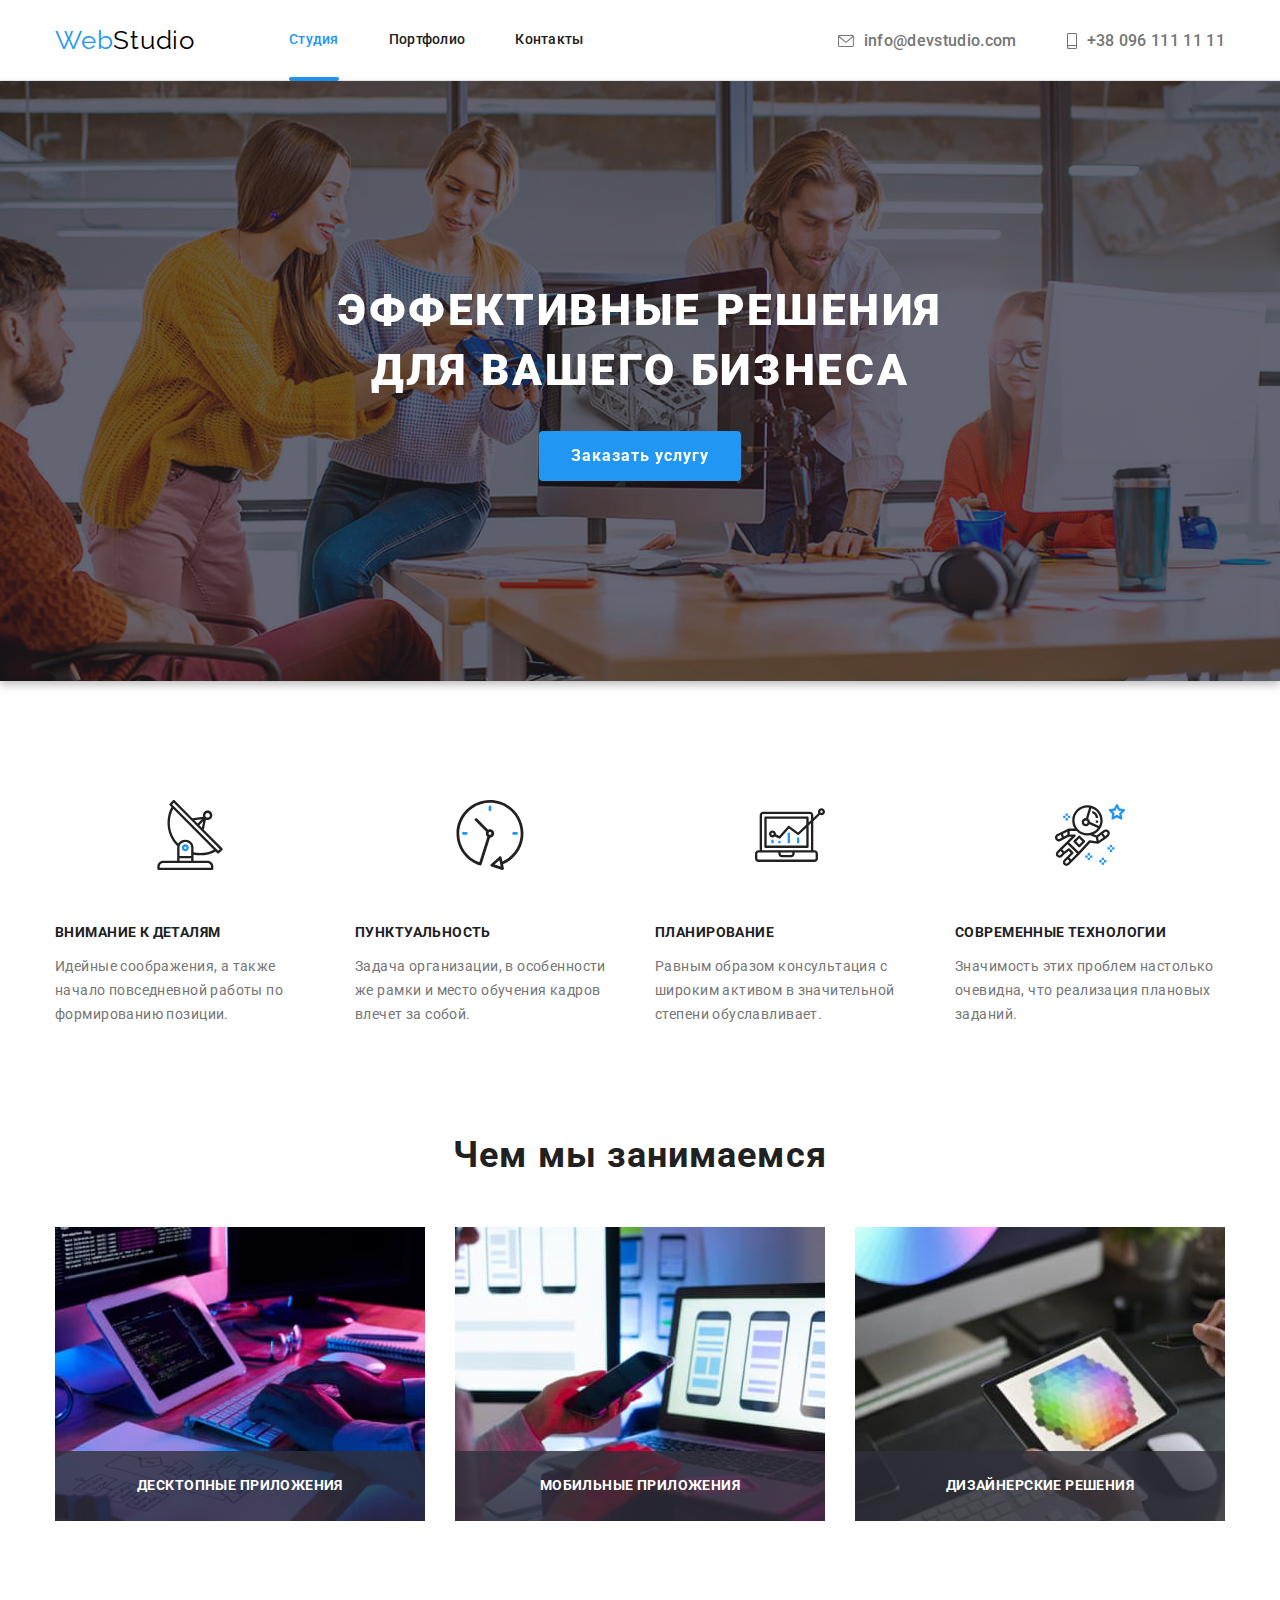
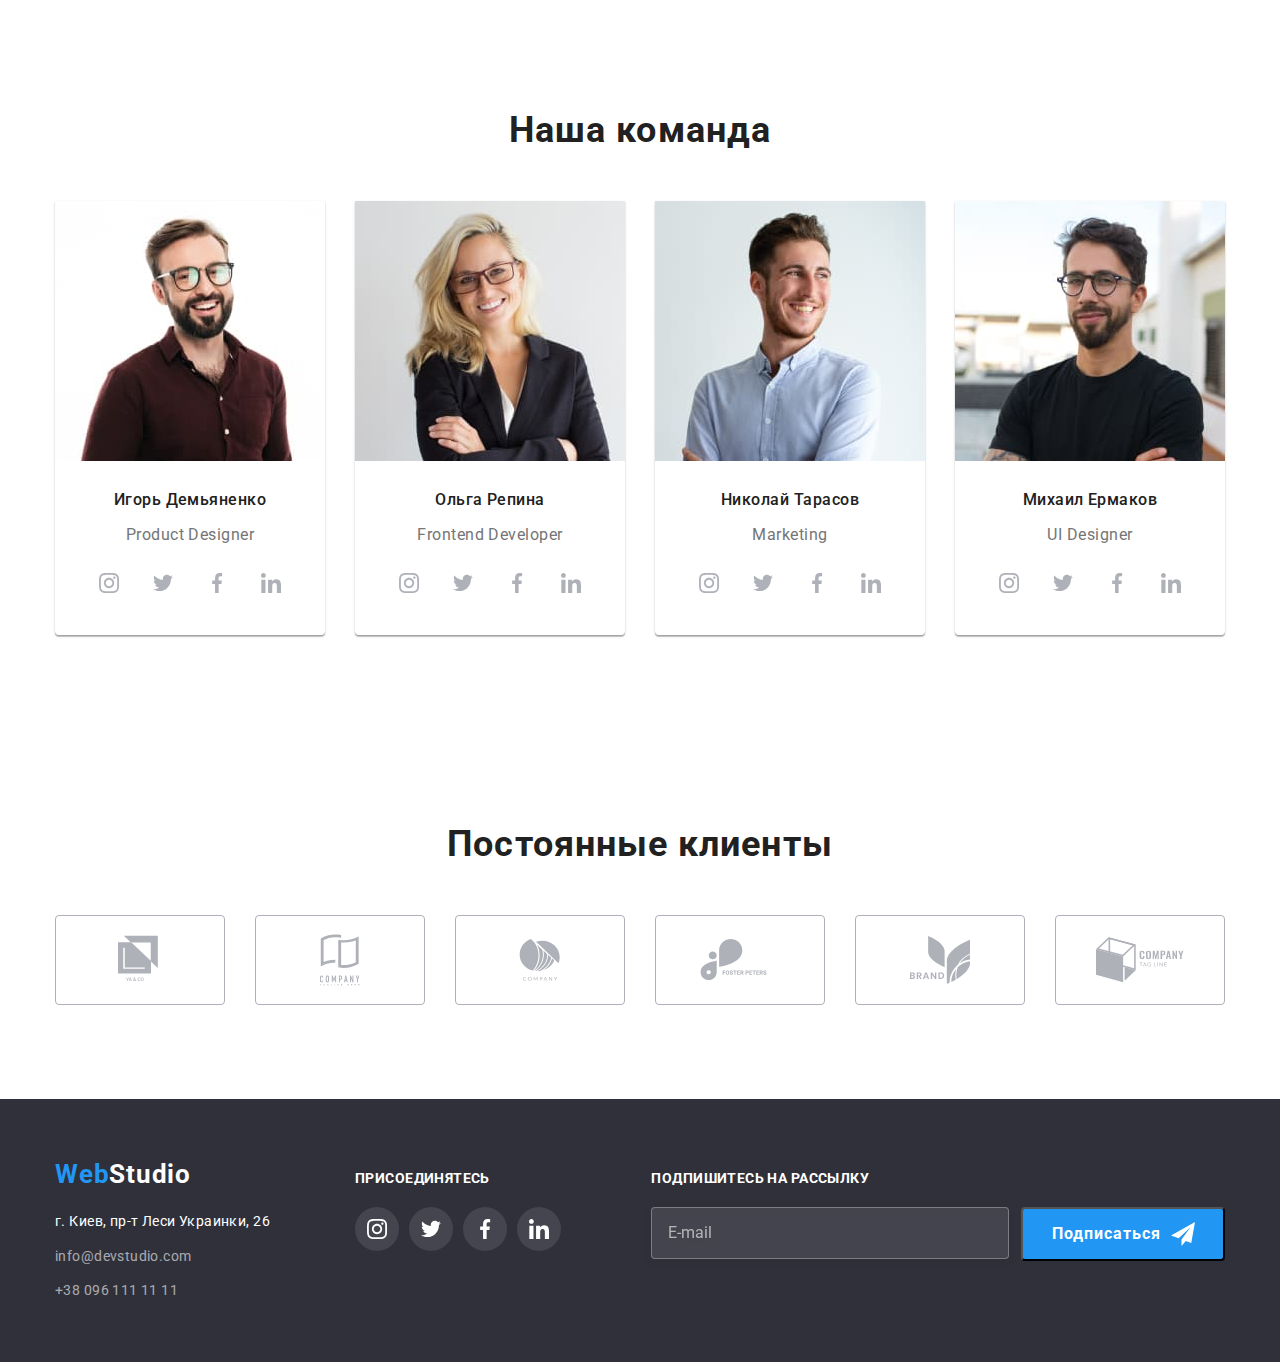
==== commit 5fe5d84b: "сделать форму и портфолио" ====
--- a/index.html
+++ b/index.html
@@ -68,8 +68,8 @@
       <section class="slogan overlay">
         <div class="container">
           <h1 class="slogan__text animate__fadeInDown">Эффективные решения для вашего бизнеса</h1>
-          <button data-modal-open class="btn-slogan" type="button">
-            <span class="btn-slogan__text">Заказать услугу</span>
+          <button data-modal-open class="btn" type="button">
+            <span class="btn__text">Заказать услугу</span>
           </button>
         </div>
       </section>
@@ -403,31 +403,34 @@
 
     <!--Подвал-->
     <footer class="footer">
-      <div class="container footer-web">
-        <div class="footer-webstudio">
-          <a class="webstudi-o" href="./index.html"><span class="web">Web</span><span class="studi-o">Studio</span> </a>
-          <address class="footer-adress">
+      <div class="container footer-container">
+        <div class="footer-container__list">
+          <a class="footer-container__link" href="./index.html">
+            <span class="footer-container__link--accent">Web</span
+            ><span class="footer-container__link--secondary">Studio</span>
+          </a>
+          <address class="adress">
             <a
-              class="adress-text"
+              class="adress__link"
               href="https://goo.gl/maps/3bDAXwTy5A2F5pWt9"
               target="_blank"
               rel="noopener noreferrer"
             >
               г. Киев, пр-т Леси Украинки, 26
             </a>
-            <ul class="footer-list">
-              <li>
-                <a class="footer-mail" href="mailto:info@devstudio.com">info@devstudio.com</a>
+            <ul class="footer-contacts">
+              <li class="footer-contacts__list">
+                <a class="footer-contacts__link" href="mailto:info@devstudio.com" alt="Почта"> info@devstudio.com </a>
               </li>
 
-              <li>
-                <a class="footer-tel" href="tel:+380961111111">+38 096 111 11 11</a>
+              <li class="footer-contacts__list">
+                <a class="footer-contacts__link" href="tel:+380961111111" alt="номер телефона">+38 096 111 11 11</a>
               </li>
             </ul>
           </address>
         </div>
 
-        <div class="footer-webstudio">
+        <div class="footer-container__list">
           <h3 class="footer-title">Присоединятесь</h3>
           <ul class="footer-cards">
             <li class="footer-social">
@@ -466,13 +469,13 @@
 
         <div class="subscribe">
           <h2 class="footer-title">Подпишитесь на рассылку</h2>
-          <form class="form-subscribe">
+          <form class="subscribe__form">
             <label>
-              <input class="subscribe-input" type="email" name="email" placeholder="E-mail" />
+              <input class="subscribe__input" type="email" name="email" placeholder="E-mail" />
             </label>
-            <button class="btn-slogan symboll" type="button">
-              <span class="btn-button">Подписаться</span>
-              <svg class="btn-subscribe" width="24" height="24">
+            <button class="button__subscribe" type="button">
+              <span class="btn__text">Подписаться</span>
+              <svg class="btn__subscribe" width="24" height="24">
                 <use href="./images/sprite.svg#icon-icon-send"></use>
               </svg>
             </button>
@@ -490,9 +493,9 @@
         </button>
 
         <form class="form js-speaker-form" name="signup_form" autocomplete="on" novalidate>
-          <h2 class="form-h2">Оставьте свои данные, мы вам перезвоним</h2>
-
-          <div class="form-field">
+          <h2 class="form__title">Оставьте свои данные, мы вам перезвоним</h2>
+
+          <div class="form__field">
             <label for="name" class="form-label">
               <span class="form-info">Имя</span>
             </label>
@@ -504,7 +507,7 @@
             </div>
           </div>
 
-          <div class="form-field">
+          <div class="form__field">
             <label for="tel" class="form-label">
               <span class="form-info">Телефон</span>
             </label>
@@ -516,7 +519,7 @@
             </div>
           </div>
 
-          <div class="form-field">
+          <div class="form__field">
             <label for="mail" class="form-label">
               <span class="form-info">Почта</span>
             </label>
@@ -528,7 +531,7 @@
             </div>
           </div>
 
-          <div class="form-field">
+          <div class="form__field">
             <label for="comment" class="form-label">
               <span class="form-info">Комментарий</span>
             </label>
--- a/css/main.min.css
+++ b/css/main.min.css
@@ -1,2 +1,2 @@
-.visually-hidden{position:absolute !important;clip:rect(1px 1px 1px 1px);clip:rect(1px, 1px, 1px, 1px);padding:0 !important;border:0 !important;height:1px !important;width:1px !important;overflow:hidden}html{-webkit-box-sizing:border-box;box-sizing:border-box}body{font-family:'Roboto', sans-serif;background-color:#ffffff;font-style:normal;color:#757575}ul{list-style:none;margin:0;padding:0}a{text-decoration:none;margin:0;padding:0}h1,h2,h3,h4 p{margin:0;padding:0}img{display:block;max-width:100%;height:auto}.section{padding-top:94px;padding-bottom:94px}.container{width:1200px;padding-left:15px;padding-right:15px;margin-left:auto;margin-right:auto}.command__title{font-weight:bold;font-size:36px;line-height:1.17;text-align:center;letter-spacing:0.03em;color:#212121}.page-header{background-color:#ffffff;border-bottom:1px solid #ececec}.navigation{display:-webkit-box;display:-ms-flexbox;display:flex;-webkit-box-align:center;-ms-flex-align:center;align-items:center}.page-header__nav{display:-webkit-box;display:-ms-flexbox;display:flex}.logo{display:-webkit-box;display:-ms-flexbox;display:flex;-webkit-box-align:center;-ms-flex-align:center;align-items:center;margin-right:94px}.logo__web{font-family:Raleway;font-size:26px;line-height:1.19;letter-spacing:0.03em;color:#2196f3}.logo__studio{font-family:Raleway;font-size:26px;line-height:1.19;letter-spacing:0.03em;color:#000000}.menu{display:-webkit-box;display:-ms-flexbox;display:flex}.menu__item:not(:last-child){margin-right:50px}.menu__item{position:relative}.menu__link{display:block;font-weight:500;font-size:14px;line-height:1.14;letter-spacing:0.02em;color:#212121;padding-top:32px;padding-bottom:32px;-webkit-transition:color 250ms cubic-bezier(0.4, 0, 0.2, 1);transition:color 250ms cubic-bezier(0.4, 0, 0.2, 1)}.menu__link:hover,.menu__link:focus{fill:currentColor;color:#2196f3}.menu__link.current{color:#2196f3}.menu__link.current::after{content:'';position:absolute;bottom:0;left:0;width:100%;height:4px;border-radius:4px;background-color:#2196f3;margin-bottom:-1px}.studi-o{font-family:Raleway;font-size:26px;line-height:1.19;letter-spacing:0.03em;color:#ffffff}.auth-nav{display:-webkit-box;display:-ms-flexbox;display:flex;margin-left:auto}.auth-nav__item:not(:last-child){margin-right:50px}.auth-nav__item:hover,.auth-nav__item:focus{fill:currentColor;color:#2196f3}.auth-nav__icon{margin-right:10px}.auth-nav__icon:hover,.auth-nav__icon:focus{fill:currentColor;color:#2196f3}.auth-nav__link{display:-webkit-box;display:-ms-flexbox;display:flex;-webkit-box-align:center;-ms-flex-align:center;align-items:center;padding-top:32px;padding-bottom:30px;color:#757575;font-weight:500;line-height:1.14;letter-spacing:0.02em;text-decoration:none;fill:#757575;-webkit-transition:color 250ms cubic-bezier(0.4, 0, 0.2, 1);transition:color 250ms cubic-bezier(0.4, 0, 0.2, 1)}.auth-nav__link:hover,.auth-nav__link:focus{fill:currentColor;color:#2196f3}.slogan{background-color:#000000;display:block;text-align:center;padding-top:200px;padding-bottom:200px;-webkit-filter:drop-shadow(0px 4px 4px rgba(0,0,0,0.25));filter:drop-shadow(0px 4px 4px rgba(0,0,0,0.25))}.overlay{max-width:1600px;min-height:600px;margin-left:auto;margin-right:auto;background-position:center;background-repeat:no-repeat;background-image:-webkit-gradient(linear, left top, right top, from(rgba(47,48,58,0.4)), to(rgba(47,48,58,0.4))),url("../images/boxs/hero.jpg");background-image:linear-gradient(to right, rgba(47,48,58,0.4), rgba(47,48,58,0.4)),url("../images/boxs/hero.jpg")}.slogan__text{max-width:696px;margin-left:auto;margin-right:auto;margin-bottom:30px;font-weight:900;font-size:44px;line-height:1.36;text-align:center;letter-spacing:0.06em;text-transform:uppercase;color:#ffffff;-webkit-animation-name:fadeInDown;animation-name:fadeInDown;-webkit-animation-duration:3s;animation-duration:3s;-webkit-animation-delay:2000ms;animation-delay:2000ms;-webkit-transition-timing-function:linear;transition-timing-function:linear;-webkit-animation-iteration-count:infinite;animation-iteration-count:infinite;-webkit-animation-direction:alternate;animation-direction:alternate}.animate__fadeInDown:hover{-webkit-animation-play-state:paused;animation-play-state:paused}.btn-slogan{display:inline-block;border-radius:4px;min-width:200px;padding:10px 32px;font-family:inherit;border:none;cursor:pointer;background-color:#2196f3;-webkit-box-shadow:0px 4px 4px rgba(0,0,0,0.15);box-shadow:0px 4px 4px rgba(0,0,0,0.15);opacity:1;-webkit-transition:background-color 250ms cubic-bezier(0.4, 0, 0.2, 1),color 250ms cubic-bezier(0.4, 0, 0.2, 1);transition:background-color 250ms cubic-bezier(0.4, 0, 0.2, 1),color 250ms cubic-bezier(0.4, 0, 0.2, 1)}.btn-slogan:focus,.btn-slogan:hover{outline:none;border:none;background-color:#188ce8;opacity:1;-webkit-transition:background-color 250ms cubic-bezier(0.4, 0, 0.2, 1),color 250ms cubic-bezier(0.4, 0, 0.2, 1);transition:background-color 250ms cubic-bezier(0.4, 0, 0.2, 1),color 250ms cubic-bezier(0.4, 0, 0.2, 1)}.btn-slogan__text{font-weight:bold;font-size:16px;line-height:1.87;letter-spacing:0.06em;color:#ffffff}.features-list{display:-webkit-box;display:-ms-flexbox;display:flex;-ms-flex-wrap:wrap;flex-wrap:wrap;margin-left:-30px}.features-list__item{-ms-flex-preferred-size:calc((100% - 30px * 4) / 4);flex-basis:calc((100% - 30px * 4) / 4);margin-left:30px}.features-list__icon{height:120px;display:-webkit-box;display:-ms-flexbox;display:flex;-webkit-box-align:center;-ms-flex-align:center;align-items:center;-webkit-box-pack:center;-ms-flex-pack:center;justify-content:center;margin-bottom:30px}.features-list__name{margin-bottom:10px;list-style:none;font-size:14px;line-height:1.14;letter-spacing:0.03em;text-transform:uppercase;color:#212121}.features-list__text{font-weight:normal;font-size:14px;line-height:1.71;letter-spacing:0.03em;color:#757575}.working{padding-top:0}.working__title{margin-bottom:50px;font-weight:bold;font-size:36px;line-height:1.16;text-align:center;letter-spacing:0.03em;color:#212121}.working-product{display:-webkit-box;display:-ms-flexbox;display:flex;-ms-flex-wrap:wrap;flex-wrap:wrap;margin-left:-30px}.working-product__foto{position:relative;margin-left:30px;-ms-flex-preferred-size:calc((100% - 30px * 3) / 3);flex-basis:calc((100% - 30px * 3) / 3)}.working-product__foto:nth-child(1){-webkit-animation-duration:3000ms;animation-duration:3000ms;-webkit-animation-timing-function:cubic-bezier(0.17, 0.67, 0.87, 0.27);animation-timing-function:cubic-bezier(0.17, 0.67, 0.87, 0.27);-webkit-animation-delay:4000ms;animation-delay:4000ms;-webkit-animation-iteration-count:3;animation-iteration-count:3;-webkit-animation-direction:alternate;animation-direction:alternate}.working-product__foto:nth-child(2){-webkit-animation-duration:3000ms;animation-duration:3000ms;-webkit-animation-timing-function:linear;animation-timing-function:linear;-webkit-animation-delay:4000ms;animation-delay:4000ms;-webkit-animation-iteration-count:3;animation-iteration-count:3;-webkit-animation-direction:alternate;animation-direction:alternate}.working-product__foto:nth-child(3){-webkit-animation-duration:3000ms;animation-duration:3000ms;-webkit-animation-timing-function:cubic-bezier(0.17, 0.67, 0.87, 0.27);animation-timing-function:cubic-bezier(0.17, 0.67, 0.87, 0.27);-webkit-animation-delay:4000ms;animation-delay:4000ms;-webkit-animation-iteration-count:3;animation-iteration-count:3;-webkit-animation-direction:alternate;animation-direction:alternate}.working-product__text{position:absolute;left:0;bottom:0;margin:0;display:-webkit-box;display:-ms-flexbox;display:flex;-webkit-box-pack:center;-ms-flex-pack:center;justify-content:center;text-align:center;-webkit-box-align:center;-ms-flex-align:center;align-items:center;color:#ffffff;width:100%;height:70px;background-color:rgba(47,48,58,0.8);font-weight:bold;font-size:14px;line-height:1.14;letter-spacing:0.03em;text-transform:uppercase}.section-command{background-color:#f5f4fa;text-align:center}.command-set{margin-top:50px;display:-webkit-box;display:-ms-flexbox;display:flex;-ms-flex-wrap:wrap;flex-wrap:wrap;margin-left:-30px}.command-set__item{margin-left:30px;-ms-flex-preferred-size:calc((100% - 30px * 4) / 4);flex-basis:calc((100% - 30px * 4) / 4);background-color:#ffffff;-webkit-box-shadow:0px 1px 3px rgba(0,0,0,0.12),0px 1px 1px rgba(0,0,0,0.14),0px 2px 1px rgba(0,0,0,0.2);box-shadow:0px 1px 3px rgba(0,0,0,0.12),0px 1px 1px rgba(0,0,0,0.14),0px 2px 1px rgba(0,0,0,0.2);border-radius:0px 0px 4px 4px}.command-set__img{-webkit-animation-duration:3000ms;animation-duration:3000ms;-webkit-animation-timing-function:linear;animation-timing-function:linear;-webkit-animation-delay:13000ms;animation-delay:13000ms;-webkit-animation-iteration-count:3;animation-iteration-count:3;-webkit-animation-direction:alternate;animation-direction:alternate}.card{text-align:center}.card__caption{margin-top:30px;margin-bottom:10px;cursor:pointer;font-style:normal;font-weight:500;font-size:16px;line-height:1.18;letter-spacing:0.03em;color:#212121}.card__desc{font-size:16px;line-height:1.18;letter-spacing:0.03em;color:#757575;margin-bottom:16px}.social{display:-webkit-inline-box;display:-ms-inline-flexbox;display:inline-flex;-webkit-box-pack:center;-ms-flex-pack:center;justify-content:center;-webkit-box-align:center;-ms-flex-align:center;align-items:center;margin-left:-10px}.social__link{display:-webkit-box;display:-ms-flexbox;display:flex;-webkit-box-pack:center;-ms-flex-pack:center;justify-content:center;-webkit-box-align:center;-ms-flex-align:center;align-items:center;width:44px;height:44px;border:none;fill:#afb1b8;background-color:transparent;-webkit-transition:border-radius 250ms cubic-bezier(0.4, 0, 0.2, 1),background-color 250ms cubic-bezier(0.4, 0, 0.2, 1),color 250ms cubic-bezier(0.4, 0, 0.2, 1);transition:border-radius 250ms cubic-bezier(0.4, 0, 0.2, 1),background-color 250ms cubic-bezier(0.4, 0, 0.2, 1),color 250ms cubic-bezier(0.4, 0, 0.2, 1)}.social__link:hover,.social__link:focus,.social__link:hover,.social__link:focus{border-radius:50%;background-color:#2196f3;fill:#ffffff}.social__list{width:44px;height:44px;margin-left:10px;-ms-flex-preferred-size:calc((100% - 40px) / 4);flex-basis:calc((100% - 40px) / 4);background-color:#ffffff;margin-bottom:30px}.clients-title{font-weight:bold;font-size:36px;line-height:1.17;text-align:center;letter-spacing:0.03em;color:#212121;margin-bottom:50px}.clients-cards{display:-webkit-inline-box;display:-ms-inline-flexbox;display:inline-flex;margin-top:-30px;margin-left:-30px;list-style:none}.clients-cards__social{margin-top:30px;margin-left:30px;-ms-flex-preferred-size:calc((100% - 180px) / 6);flex-basis:calc((100% - 180px) / 6);width:170px;height:90px}.clients-cards__logo{display:-webkit-inline-box;display:-ms-inline-flexbox;display:inline-flex;-webkit-box-pack:center;-ms-flex-pack:center;justify-content:center;-webkit-box-align:center;-ms-flex-align:center;align-items:center;width:100%;height:100%;border:1px solid #afb1b8;border-radius:4px;color:#afb1b8;-webkit-transform:scale(1);transform:scale(1);-webkit-transition:background-color 250ms cubic-bezier(0.4, 0, 0.2, 1),color 250ms cubic-bezier(0.4, 0, 0.2, 1),-webkit-transform 250ms cubic-bezier(0.4, 0, 0.2, 1);transition:background-color 250ms cubic-bezier(0.4, 0, 0.2, 1),color 250ms cubic-bezier(0.4, 0, 0.2, 1),-webkit-transform 250ms cubic-bezier(0.4, 0, 0.2, 1);transition:background-color 250ms cubic-bezier(0.4, 0, 0.2, 1),color 250ms cubic-bezier(0.4, 0, 0.2, 1),transform 250ms cubic-bezier(0.4, 0, 0.2, 1);transition:background-color 250ms cubic-bezier(0.4, 0, 0.2, 1),color 250ms cubic-bezier(0.4, 0, 0.2, 1),transform 250ms cubic-bezier(0.4, 0, 0.2, 1),-webkit-transform 250ms cubic-bezier(0.4, 0, 0.2, 1)}.clients-cards__logo:hover,.clients-cards__logo:focus,.clients-cards__logo:hover,.clients-cards__logo:focus{color:#188ce8;border:1px solid #188ce8;-webkit-transform:scale(1.1);transform:scale(1.1)}.clients-cards__logsocial{fill:currentColor;background-color:#ffffff}
+.visually-hidden{position:absolute !important;clip:rect(1px 1px 1px 1px);clip:rect(1px, 1px, 1px, 1px);padding:0 !important;border:0 !important;height:1px !important;width:1px !important;overflow:hidden}html{box-sizing:border-box}body{font-family:'Roboto', sans-serif;background-color:#ffffff;font-style:normal;color:#757575}ul{list-style:none;margin:0;padding:0}a{text-decoration:none;margin:0;padding:0}h1,h2,h3,h4 p{margin:0;padding:0}img{display:block;max-width:100%;height:auto}.section{padding-top:94px;padding-bottom:94px}.container{width:1200px;padding-left:15px;padding-right:15px;margin-left:auto;margin-right:auto}.command__title{font-weight:bold;font-size:36px;line-height:1.17;text-align:center;letter-spacing:0.03em;color:#212121}.btn{display:inline-block;border-radius:4px;min-width:200px;padding:10px 32px;font-family:inherit;border:none;cursor:pointer;background-color:#2196f3;transition:background-color 250ms cubic-bezier(0.4, 0, 0.2, 1),color 250ms cubic-bezier(0.4, 0, 0.2, 1)}.btn:focus,.btn:hover{outline:none;border:none;background-color:#188ce8;transition:background-color 250ms cubic-bezier(0.4, 0, 0.2, 1),color 250ms cubic-bezier(0.4, 0, 0.2, 1)}.btn__text{font-weight:bold;font-size:16px;line-height:1.87;letter-spacing:0.06em;color:#ffffff}.page-header{background-color:#ffffff;border-bottom:1px solid #ececec}.navigation{display:flex;align-items:center}.page-header__nav{display:flex}.logo{display:flex;align-items:center;margin-right:94px}.logo__web{font-family:Raleway;font-size:26px;line-height:1.19;letter-spacing:0.03em;color:#2196f3}.logo__studio{font-family:Raleway;font-size:26px;line-height:1.19;letter-spacing:0.03em;color:#000000}.menu{display:flex}.menu__item:not(:last-child){margin-right:50px}.menu__item{position:relative}.menu__link{display:block;font-weight:500;font-size:14px;line-height:1.14;letter-spacing:0.02em;color:#212121;padding-top:32px;padding-bottom:32px;transition:color 250ms cubic-bezier(0.4, 0, 0.2, 1)}.menu__link:hover,.menu__link:focus{fill:currentColor;color:#2196f3}.menu__link.current{color:#2196f3}.menu__link.current::after{content:'';position:absolute;bottom:0;left:0;width:100%;height:4px;border-radius:4px;background-color:#2196f3;margin-bottom:-1px}.auth-nav{display:flex;margin-left:auto}.auth-nav__item:not(:last-child){margin-right:50px}.auth-nav__item:hover,.auth-nav__item:focus{fill:currentColor;color:#2196f3}.auth-nav__icon{margin-right:10px}.auth-nav__icon:hover,.auth-nav__icon:focus{fill:currentColor;color:#2196f3}.auth-nav__link{display:flex;align-items:center;padding-top:32px;padding-bottom:30px;color:#757575;font-weight:500;line-height:1.14;letter-spacing:0.02em;text-decoration:none;fill:#757575;transition:color 250ms cubic-bezier(0.4, 0, 0.2, 1)}.auth-nav__link:hover,.auth-nav__link:focus{fill:currentColor;color:#2196f3}.slogan{background-color:#000000;display:block;text-align:center;padding-top:200px;padding-bottom:200px;filter:drop-shadow(0px 4px 4px rgba(0,0,0,0.25))}.overlay{max-width:1600px;min-height:600px;margin-left:auto;margin-right:auto;background-position:center;background-repeat:no-repeat;background-image:linear-gradient(to right, rgba(47,48,58,0.4), rgba(47,48,58,0.4)),url("../images/boxs/hero.jpg")}.slogan__text{max-width:696px;margin-left:auto;margin-right:auto;margin-bottom:30px;font-weight:900;font-size:44px;line-height:1.36;text-align:center;letter-spacing:0.06em;text-transform:uppercase;color:#ffffff;animation-name:fadeInDown;animation-duration:3s;animation-delay:2000ms;transition-timing-function:linear;animation-iteration-count:infinite;animation-direction:alternate}.animate__fadeInDown:hover{animation-play-state:paused}.features-list{display:flex;flex-wrap:wrap;margin-left:-30px}.features-list__item{flex-basis:calc((100% - 30px * 4) / 4);margin-left:30px}.features-list__icon{height:120px;display:flex;align-items:center;justify-content:center;margin-bottom:30px}.features-list__name{margin-bottom:10px;list-style:none;font-size:14px;line-height:1.14;letter-spacing:0.03em;text-transform:uppercase;color:#212121}.features-list__text{font-weight:normal;font-size:14px;line-height:1.71;letter-spacing:0.03em;color:#757575}.working{padding-top:0}.working__title{margin-bottom:50px;font-weight:bold;font-size:36px;line-height:1.16;text-align:center;letter-spacing:0.03em;color:#212121}.working-product{display:flex;flex-wrap:wrap;margin-left:-30px}.working-product__foto{position:relative;margin-left:30px;flex-basis:calc((100% - 30px * 3) / 3)}.working-product__foto:nth-child(1){animation-duration:3000ms;animation-timing-function:cubic-bezier(0.17, 0.67, 0.87, 0.27);animation-delay:4000ms;animation-iteration-count:3;animation-direction:alternate}.working-product__foto:nth-child(2){animation-duration:3000ms;animation-timing-function:linear;animation-delay:4000ms;animation-iteration-count:3;animation-direction:alternate}.working-product__foto:nth-child(3){animation-duration:3000ms;animation-timing-function:cubic-bezier(0.17, 0.67, 0.87, 0.27);animation-delay:4000ms;animation-iteration-count:3;animation-direction:alternate}.working-product__text{position:absolute;left:0;bottom:0;margin:0;display:flex;justify-content:center;text-align:center;align-items:center;color:#ffffff;width:100%;height:70px;background-color:rgba(47,48,58,0.8);font-weight:bold;font-size:14px;line-height:1.14;letter-spacing:0.03em;text-transform:uppercase}.section-command{background-color:#f5f4fa;text-align:center}.command-set{margin-top:50px;display:flex;flex-wrap:wrap;margin-left:-30px}.command-set__item{margin-left:30px;flex-basis:calc((100% - 30px * 4) / 4);background-color:#ffffff;box-shadow:0px 1px 3px rgba(0,0,0,0.12),0px 1px 1px rgba(0,0,0,0.14),0px 2px 1px rgba(0,0,0,0.2);border-radius:0px 0px 4px 4px}.command-set__img{animation-duration:3000ms;animation-timing-function:linear;animation-delay:13000ms;animation-iteration-count:3;animation-direction:alternate}.card{text-align:center}.card__caption{margin-top:30px;margin-bottom:10px;cursor:pointer;font-style:normal;font-weight:500;font-size:16px;line-height:1.18;letter-spacing:0.03em;color:#212121}.card__desc{font-size:16px;line-height:1.18;letter-spacing:0.03em;color:#757575;margin-bottom:16px}.social{display:inline-flex;justify-content:center;align-items:center;margin-left:-10px}.social__link{display:flex;justify-content:center;align-items:center;width:44px;height:44px;border:none;fill:#afb1b8;background-color:transparent;transition:border-radius 250ms cubic-bezier(0.4, 0, 0.2, 1),background-color 250ms cubic-bezier(0.4, 0, 0.2, 1),color 250ms cubic-bezier(0.4, 0, 0.2, 1)}.social__link:hover,.social__link:focus,.social__link:hover,.social__link:focus{border-radius:50%;background-color:#2196f3;fill:#ffffff}.social__list{width:44px;height:44px;margin-left:10px;flex-basis:calc((100% - 40px) / 4);background-color:#ffffff;margin-bottom:30px}.clients-title{font-weight:bold;font-size:36px;line-height:1.17;text-align:center;letter-spacing:0.03em;color:#212121;margin-bottom:50px}.clients-cards{display:inline-flex;margin-top:-30px;margin-left:-30px;list-style:none}.clients-cards__social{margin-top:30px;margin-left:30px;flex-basis:calc((100% - 180px) / 6);width:170px;height:90px}.clients-cards__logo{display:inline-flex;justify-content:center;align-items:center;width:100%;height:100%;border:1px solid #afb1b8;border-radius:4px;color:#afb1b8;transform:scale(1);transition:background-color 250ms cubic-bezier(0.4, 0, 0.2, 1),color 350ms cubic-bezier(0.4, 0, 0.2, 1),transform 350ms cubic-bezier(0.4, 0, 0.2, 1)}.clients-cards__logo:hover,.clients-cards__logo:focus,.clients-cards__logo:hover,.clients-cards__logo:focus{color:#188ce8;border:1px solid #188ce8;transform:scale(1.1)}.clients-cards__logsocial{fill:currentColor;background-color:#ffffff}.footer-container__list{display:block;margin-right:30px;flex-basis:calc((50% - 45px) / 2)}.footer-container__list:nth-child(2){margin-right:0}.subscribe{margin-left:auto}.footer{padding-top:60px;padding-bottom:60px;background-color:#2f303a}.footer-container{display:flex;align-items:baseline}.footer-contacts__list{margin-bottom:10px}.footer-contacts__list:last-child{margin-bottom:0}.footer-container__link{font-weight:bold;font-size:26px;line-height:31px;letter-spacing:0.03em}.footer-container__link--accent{color:#2196f3}.footer-container__link--secondary{color:#ffffff}.footer-contacts__link{font-weight:normal;font-size:14px;line-height:24px;letter-spacing:0.03em;color:rgba(255,255,255,0.6);margin-bottom:10px;font-style:normal;transition:color 250ms cubic-bezier(0.4, 0, 0.2, 1)}.footer-contacts__link:hover,.footer-contacts__link:focus{color:#2196f3}.footer-title{font-size:14px;line-height:1.14;letter-spacing:0.03em;text-transform:uppercase;color:#ffffff;margin-bottom:20px;padding-top:12px}.footer-cards{display:flex;justify-content:center;align-items:center;list-style:none}.footer-container__link{display:inline-block;margin-bottom:20px}.adress__link{display:inline-block;font-style:normal;font-size:14px;line-height:1.71;letter-spacing:0.03em;color:#ffffff;margin-bottom:10px}.adress__link:hover{color:aquamarine}.footer-cards{display:inline-flex;align-items:center;justify-content:center}.footer-social{border-radius:50%;width:44px;height:44px;background-color:rgba(255,255,255,0.1)}.footer-social-link{display:flex;justify-content:center;align-items:center;border-radius:50%;width:100%;height:100%;border:none;color:#ffffff;transform:scale(1);transition:background-color 250ms cubic-bezier(0.4, 0, 0.2, 1),color 250ms cubic-bezier(0.4, 0, 0.2, 1),transform 250ms cubic-bezier(0.4, 0, 0.2, 1)}.footer-logsocial{fill:currentColor}.footer-social-link:hover,.footer-social-link:focus{background-color:#2196f3;color:#ffffff;transform:scale(1.1);transition:background-color 250ms cubic-bezier(0.4, 0, 0.2, 1),color 250ms cubic-bezier(0.4, 0, 0.2, 1)}.footer-social{flex-basis:calc((100% - 10px * 4) / 4);margin-right:10px}.subscribe{margin-left:auto}.subscribe__form{display:flex}.subscribe__input{width:358px;font-size:16px;line-height:1.25;padding-top:15px;padding-bottom:15px;padding-left:16px;margin-right:12px;border:1px solid rgba(255,255,255,0.3);filter:drop-shadow(0px 4px 4px rgba(0,0,0,0.15));border-radius:4px;background-color:rgba(255,255,255,0.1);color:#ffffff}.subscribe__input::placeholder{color:rgba(255,255,255,0.6)}.indent{margin-right:10px}.button__subscribe{display:inline-flex;align-items:center;font-weight:bold;font-size:16px;line-height:1.87;letter-spacing:0.06em;color:#ffffff;padding-top:10px;padding-right:28px;padding-bottom:10px;padding-left:29px;background-color:#2196f3;border-radius:4px;cursor:pointer;transition:background-color 250ms cubic-bezier(0.4, 0, 0.2, 1),color 250ms cubic-bezier(0.4, 0, 0.2, 1),cursor 250ms cubic-bezier(0.4, 0, 0.2, 1)}.btn__subscribe{fill:#ffffff;margin-left:10px}.backdrop{position:fixed;top:0;left:0;height:100%;width:100%;background:rgba(0,0,0,0.2);opacity:1;transition:opacity 250ms cubic-bezier(0.4, 0, 0.2, 1)}.backdrop.is-hidden{opacity:0;pointer-events:none;visibility:hidden}.backdrop.is-hidden .modal{transform:translate(-50%, -50%) scaleY(0.1) rotate(60deg)}.modal{position:absolute;top:50%;left:50%;transform:translate(-50%, -50%) scaleY(1);transition:transform 200ms cubic-bezier(0.4, 0, 0.2, 1);padding:40px;min-width:528px;min-height:580px;background-color:#ffffff;box-shadow:0px 1px 3px rgba(0,0,0,0.12),0px 1px 1px rgba(0,0,0,0.14),0px 2px 1px rgba(0,0,0,0.2);border-radius:6px}.close{display:flex;align-items:center;justify-content:center;position:absolute;right:8px;top:8px;width:30px;height:30px;border-radius:50%;background-color:transparent;border:1px solid rgba(0,0,0,0.1);border:none;cursor:pointer;transition:fill 350ms cubic-bezier(0.4, 0, 0.2, 1);border-radius:50%}.close:hover{background-color:#ffffff;border:1px solid rgba(0,0,0,0.1);fill:#2196f3}.form__title{display:flex;justify-content:center;font-weight:bold;font-size:20px;line-height:1.15;text-align:center;letter-spacing:0.03em;color:#212121;margin-bottom:12px}.form-comment{font-weight:normal;font-size:12px;line-height:1.17;letter-spacing:0.01em;color:#757575}.comment{width:448px;height:120px;padding:12px 16px;resize:none;border:1px solid rgba(33,33,33,0.2);border-radius:4px;margin-top:4px;transition:border 250ms cubic-bezier(0.4, 0, 0.2, 1)}.comment:hover,.comment:focus{border:1px solid #2196f3;border-radius:4px}.form-checkbox{display:flex;align-items:center}.form__field textarea::placeholder{color:rgba(117,117,117,0.5);font-weight:normal;font-size:14px;line-height:1.14;letter-spacing:0.01em}.form-checkbox{display:inline-flex;justify-content:center;align-items:center;margin-bottom:30px}.form-label{display:inline-block;font-size:12px;line-height:1.17px;letter-spacing:0.01em;color:#757575;align-items:center}.form-input{width:100%;height:40px;margin:0;padding-top:11px;padding-bottom:11px;padding-left:40px;border:1px solid rgba(33,33,33,0.2);box-sizing:border-box;border-radius:4px;margin-top:4px;transition:fill 250ms cubic-bezier(0.4, 0, 0.2, 1),background-color 250ms cubic-bezier(0.4, 0, 0.2, 1),border 250ms cubic-bezier(0.4, 0, 0.2, 1)}.form__field:focus-within .form-icon{fill:link-color}.form-input:focus-within{outline:none;border-color:link-color}.form-modal:focus+.form-input{color:link-color}.form-checkbox input[type='checkbox']{margin-right:8px}.form-modal{position:relative;margin-bottom:10px}.comment:focus-within{outline:none;border-color:link-color}.form{display:flex;flex-direction:column;justify-content:center;width:448px;margin-left:auto;margin-right:auto}.form-icon{transform:translateY(-50%);position:absolute;top:50%;left:12px;align-items:center}.form-checkbox{display:flex;align-items:center;font-size:14px;line-height:1.71;letter-spacing:0.03em;color:#757575}.link-checkbox{transition:color 250ms cubic-bezier(0.4, 0, 0.2, 1),fill 250ms cubic-bezier(0.4, 0, 0.2, 1),background-color 250ms cubic-bezier(0.4, 0, 0.2, 1),border-color 250ms cubic-bezier(0.4, 0, 0.2, 1),box-shadow 250ms cubic-bezier(0.4, 0, 0.2, 1)}.btn-submit{margin-left:auto;margin-right:auto}.modal-button{border-radius:4px;transition-property:background-color;transition-duration:250ms;transition-timing-function:#2196f3;border:none}.icon-custom{display:inline-block;width:16px;height:15px;border:2px solid rgba(0,0,0,0.8);border-radius:2px;margin-right:7px;cursor:pointer}.modal-checkbox:hover+.icon-custom{border-color:#2196f3;transition:border-color 250ms cubic-bezier(0.4, 0, 0.2, 1)}.form-policy{display:flex;align-items:center;justify-content:center;margin-bottom:30px;margin-top:20px}.modal-checkbox:checked+.icon-custom{background-color:#2196f3;border-color:#2196f3;background-image:url(../images/check.svg);background-repeat:no-repeat;background-position:center;background-size:contain;background-origin:border-box;color:#afb1b8;transition:color 250ms cubic-bezier(0.4, 0, 0.2, 1),fill 250ms cubic-bezier(0.4, 0, 0.2, 1),background-color 250ms cubic-bezier(0.4, 0, 0.2, 1),border-color 250ms cubic-bezier(0.4, 0, 0.2, 1),box-shadow 250ms cubic-bezier(0.4, 0, 0.2, 1)}.link-text{color:#2196f3;text-decoration:underline;cursor:pointer;display:inline;line-height:1.71}.checkbox-text{font-weight:normal;font-size:14px;line-height:24px;letter-spacing:0.03em;color:#757575}.link-text{font-weight:normal;font-size:14px;line-height:24px;letter-spacing:0.03em}
 /*# sourceMappingURL=main.min.css.map */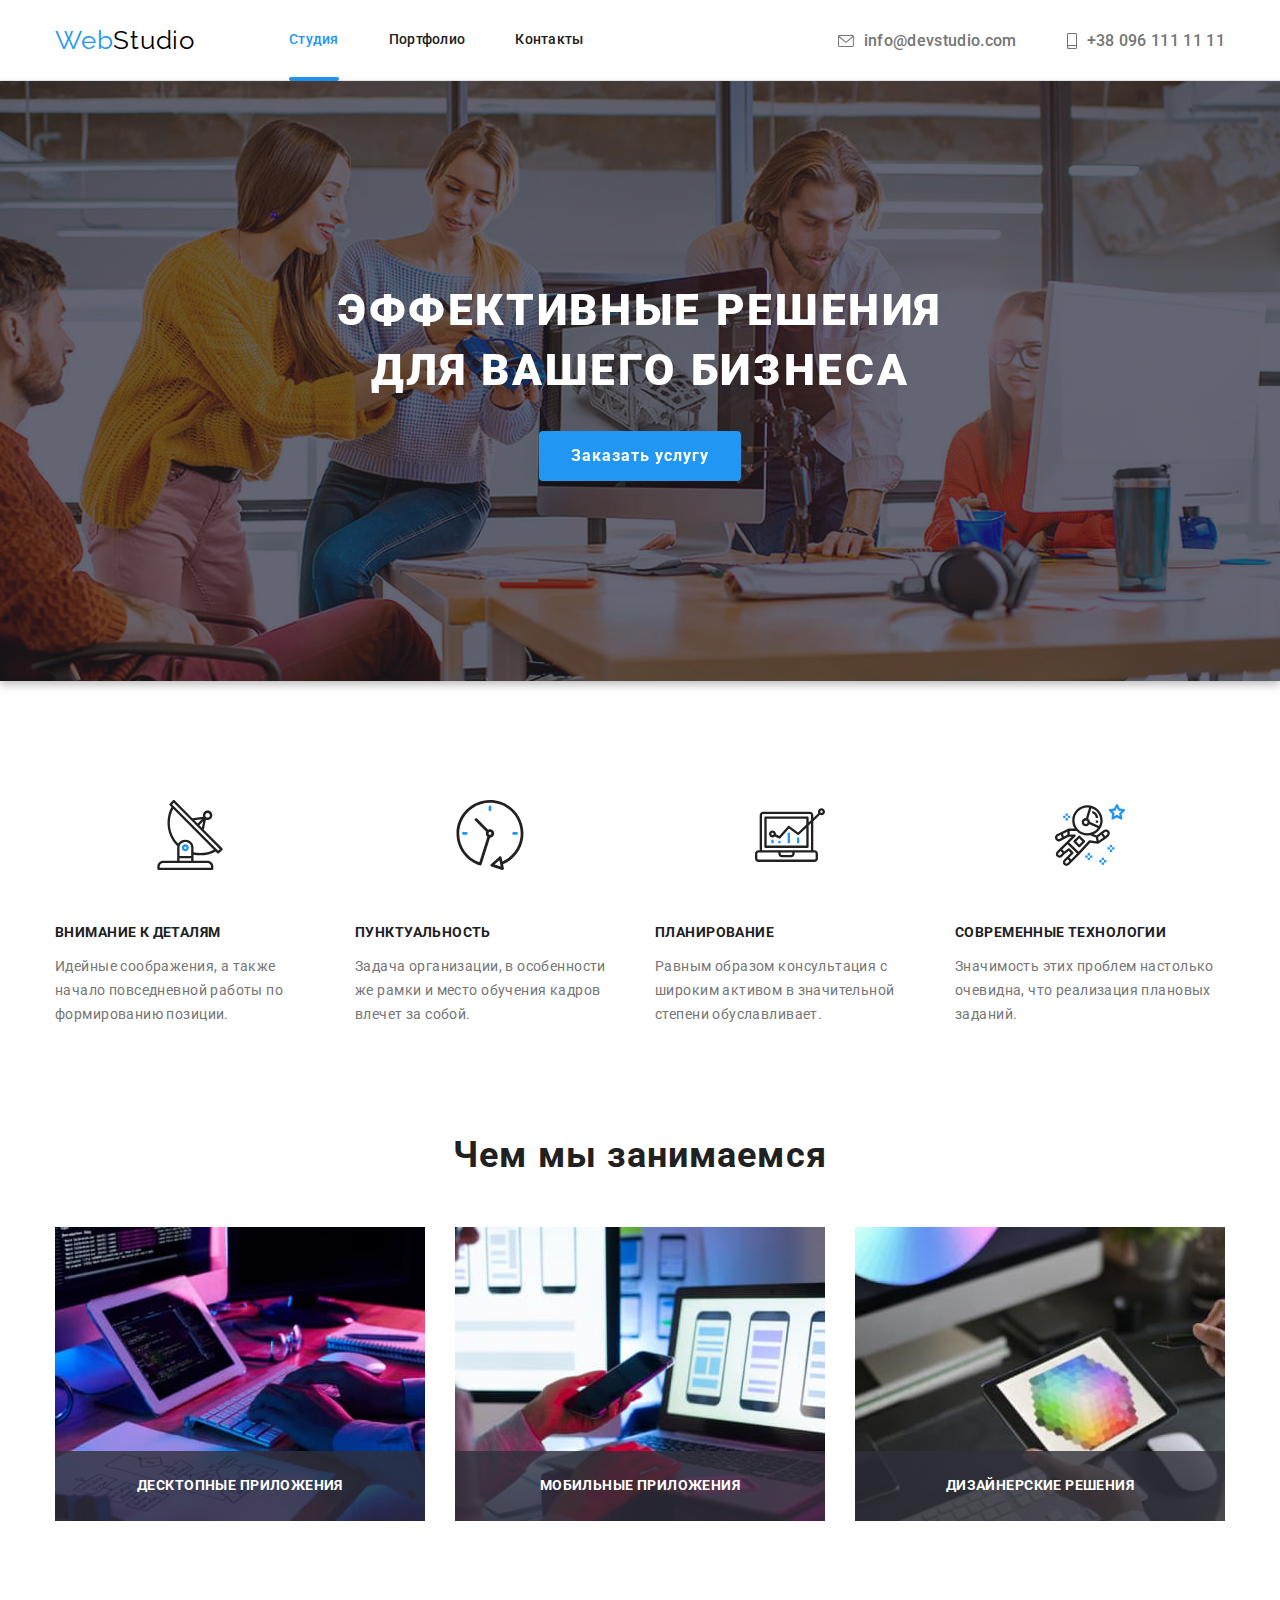
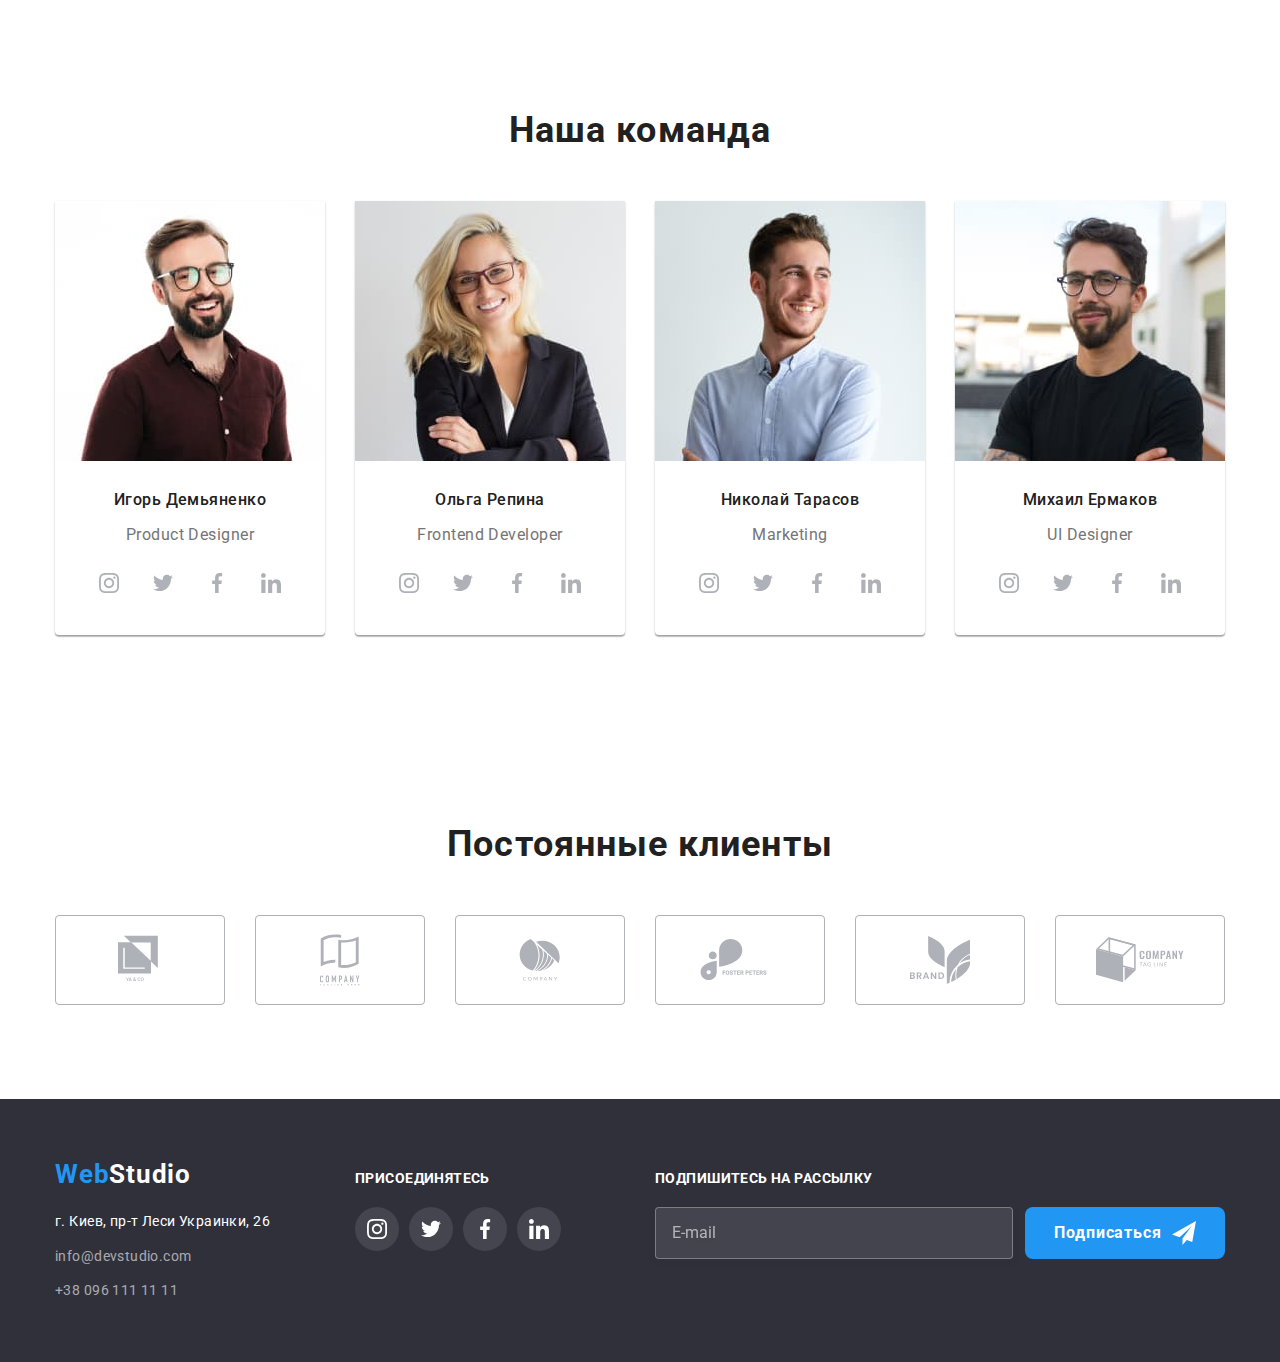
==== commit 9ae2e1a2: "студия" ====
--- a/index.html
+++ b/index.html
@@ -432,34 +432,34 @@
 
         <div class="footer-container__list">
           <h3 class="footer-title">Присоединятесь</h3>
-          <ul class="footer-cards">
-            <li class="footer-social">
-              <a class="footer-social-link" href="">
-                <svg class="footer-logsocial" width="20px" height="20px">
+          <ul class="footer-social">
+            <li class="footer-social__list">
+              <a class="footer-social__link" href="">
+                <svg class="footer-social__logo" width="20px" height="20px">
                   <use href="./images/sprite.svg#icon-instagram"></use>
                 </svg>
               </a>
             </li>
 
-            <li class="footer-social">
-              <a class="footer-social-link" href="">
-                <svg class="footer-logsocial" width="20px" height="20px">
+            <li class="footer-social__list">
+              <a class="footer-social__link" href="">
+                <svg class="footer-social__logo" width="20px" height="20px">
                   <use href="./images/sprite.svg#icon-twitter"></use>
                 </svg>
               </a>
             </li>
 
-            <li class="footer-social">
-              <a class="footer-social-link" href="">
-                <svg class="footer-logsocial" width="20px" height="20px">
+            <li class="footer-social__list">
+              <a class="footer-social__link" href="">
+                <svg class="footer-social__logo" width="20px" height="20px">
                   <use href="./images/sprite.svg#icon-facebook"></use>
                 </svg>
               </a>
             </li>
 
-            <li class="footer-social">
-              <a class="footer-social-link" href="">
-                <svg class="footer-logsocial" width="20px" height="20px">
+            <li class="footer-social__list">
+              <a class="footer-social__link" href="">
+                <svg class="footer-social__logo" width="20px" height="20px">
                   <use href="./images/sprite.svg#icon-linkedin"></use>
                 </svg>
               </a>
@@ -496,58 +496,59 @@
           <h2 class="form__title">Оставьте свои данные, мы вам перезвоним</h2>
 
           <div class="form__field">
-            <label for="name" class="form-label">
+            <label class="form__label" for="name">
               <span class="form-info">Имя</span>
             </label>
-            <div class="form-modal">
-              <input class="form-input" type="text" name="name" id="name" />
-              <svg class="form-icon" width="12" height="12">
+            <div class="form__modal">
+              <input class="form__input" type="text" name="name" id="name" />
+              <svg class="form__icon" width="12" height="12">
                 <use href="./images/sprite.svg#icon-chel"></use>
               </svg>
             </div>
           </div>
 
           <div class="form__field">
-            <label for="tel" class="form-label">
-              <span class="form-info">Телефон</span>
+            <label class="form__label" for="tel">
+              <span class="form__info">Телефон</span>
             </label>
-            <div class="form-modal">
-              <input class="form-input" type="tel" name="telephone" id="tel" />
-              <svg class="form-icon" width="13px" height="13px">
+            <div class="form__modal">
+              <input class="form__input" type="tel" name="telephone" id="tel" />
+              <svg class="form__icon" width="13px" height="13px">
                 <use href="./images/sprite.svg#icon-tel"></use>
               </svg>
             </div>
           </div>
 
           <div class="form__field">
-            <label for="mail" class="form-label">
+            <label class="form__label" for="mail">
               <span class="form-info">Почта</span>
             </label>
-            <div class="form-modal">
-              <input class="form-input" type="email" name="mail" id="mail" />
-              <svg class="form-icon" width="14px" height="12px">
+            <div class="form__modal">
+              <input class="form__input" type="email" name="mail" id="mail" />
+              <svg class="form__icon" width="14px" height="12px">
                 <use href="./images/sprite.svg#icon-mail"></use>
               </svg>
             </div>
           </div>
 
           <div class="form__field">
-            <label for="comment" class="form-label">
-              <span class="form-info">Комментарий</span>
+            <label class="form__label" for="comment">
+              <span class="form__info">Комментарий</span>
             </label>
-            <textarea class="comment" name="comment" rows="10" id="comment" placeholder="Введите текст"> </textarea>
+            <textarea class="form__textarea" name="comment" id="comment" placeholder="Введите текст">
+            </textarea>
           </div>
 
-          <label class="form-policy">
-            <input class="modal-checkbox visually-hidden" type="checkbox" name="policy" />
-            <span class="icon-custom"></span>
+          <label class="form__policy">
+            <input class="modal__checkbox visually-hidden" type="checkbox" name="policy" />
+            <span class="icon__custom"></span>
             <span class="checkbox-text">Соглашаюсь с рассылкой и принимаю</span>&nbsp;
             <a href="#" class="link-text">Условия договора</a>
           </label>
 
-          <div class="btn-submit">
-            <button class="btn-slogan" type="submit">
-              <span class="btn-button modal-button">Отправить</span>
+          <div class="btn__submit">
+            <button class="btn" type="submit">
+              <span class="btn__text modal-button">Отправить</span>
             </button>
           </div>
         </form>
--- a/css/main.min.css
+++ b/css/main.min.css
@@ -1,2 +1,2 @@
-.visually-hidden{position:absolute !important;clip:rect(1px 1px 1px 1px);clip:rect(1px, 1px, 1px, 1px);padding:0 !important;border:0 !important;height:1px !important;width:1px !important;overflow:hidden}html{box-sizing:border-box}body{font-family:'Roboto', sans-serif;background-color:#ffffff;font-style:normal;color:#757575}ul{list-style:none;margin:0;padding:0}a{text-decoration:none;margin:0;padding:0}h1,h2,h3,h4 p{margin:0;padding:0}img{display:block;max-width:100%;height:auto}.section{padding-top:94px;padding-bottom:94px}.container{width:1200px;padding-left:15px;padding-right:15px;margin-left:auto;margin-right:auto}.command__title{font-weight:bold;font-size:36px;line-height:1.17;text-align:center;letter-spacing:0.03em;color:#212121}.btn{display:inline-block;border-radius:4px;min-width:200px;padding:10px 32px;font-family:inherit;border:none;cursor:pointer;background-color:#2196f3;transition:background-color 250ms cubic-bezier(0.4, 0, 0.2, 1),color 250ms cubic-bezier(0.4, 0, 0.2, 1)}.btn:focus,.btn:hover{outline:none;border:none;background-color:#188ce8;transition:background-color 250ms cubic-bezier(0.4, 0, 0.2, 1),color 250ms cubic-bezier(0.4, 0, 0.2, 1)}.btn__text{font-weight:bold;font-size:16px;line-height:1.87;letter-spacing:0.06em;color:#ffffff}.page-header{background-color:#ffffff;border-bottom:1px solid #ececec}.navigation{display:flex;align-items:center}.page-header__nav{display:flex}.logo{display:flex;align-items:center;margin-right:94px}.logo__web{font-family:Raleway;font-size:26px;line-height:1.19;letter-spacing:0.03em;color:#2196f3}.logo__studio{font-family:Raleway;font-size:26px;line-height:1.19;letter-spacing:0.03em;color:#000000}.menu{display:flex}.menu__item:not(:last-child){margin-right:50px}.menu__item{position:relative}.menu__link{display:block;font-weight:500;font-size:14px;line-height:1.14;letter-spacing:0.02em;color:#212121;padding-top:32px;padding-bottom:32px;transition:color 250ms cubic-bezier(0.4, 0, 0.2, 1)}.menu__link:hover,.menu__link:focus{fill:currentColor;color:#2196f3}.menu__link.current{color:#2196f3}.menu__link.current::after{content:'';position:absolute;bottom:0;left:0;width:100%;height:4px;border-radius:4px;background-color:#2196f3;margin-bottom:-1px}.auth-nav{display:flex;margin-left:auto}.auth-nav__item:not(:last-child){margin-right:50px}.auth-nav__item:hover,.auth-nav__item:focus{fill:currentColor;color:#2196f3}.auth-nav__icon{margin-right:10px}.auth-nav__icon:hover,.auth-nav__icon:focus{fill:currentColor;color:#2196f3}.auth-nav__link{display:flex;align-items:center;padding-top:32px;padding-bottom:30px;color:#757575;font-weight:500;line-height:1.14;letter-spacing:0.02em;text-decoration:none;fill:#757575;transition:color 250ms cubic-bezier(0.4, 0, 0.2, 1)}.auth-nav__link:hover,.auth-nav__link:focus{fill:currentColor;color:#2196f3}.slogan{background-color:#000000;display:block;text-align:center;padding-top:200px;padding-bottom:200px;filter:drop-shadow(0px 4px 4px rgba(0,0,0,0.25))}.overlay{max-width:1600px;min-height:600px;margin-left:auto;margin-right:auto;background-position:center;background-repeat:no-repeat;background-image:linear-gradient(to right, rgba(47,48,58,0.4), rgba(47,48,58,0.4)),url("../images/boxs/hero.jpg")}.slogan__text{max-width:696px;margin-left:auto;margin-right:auto;margin-bottom:30px;font-weight:900;font-size:44px;line-height:1.36;text-align:center;letter-spacing:0.06em;text-transform:uppercase;color:#ffffff;animation-name:fadeInDown;animation-duration:3s;animation-delay:2000ms;transition-timing-function:linear;animation-iteration-count:infinite;animation-direction:alternate}.animate__fadeInDown:hover{animation-play-state:paused}.features-list{display:flex;flex-wrap:wrap;margin-left:-30px}.features-list__item{flex-basis:calc((100% - 30px * 4) / 4);margin-left:30px}.features-list__icon{height:120px;display:flex;align-items:center;justify-content:center;margin-bottom:30px}.features-list__name{margin-bottom:10px;list-style:none;font-size:14px;line-height:1.14;letter-spacing:0.03em;text-transform:uppercase;color:#212121}.features-list__text{font-weight:normal;font-size:14px;line-height:1.71;letter-spacing:0.03em;color:#757575}.working{padding-top:0}.working__title{margin-bottom:50px;font-weight:bold;font-size:36px;line-height:1.16;text-align:center;letter-spacing:0.03em;color:#212121}.working-product{display:flex;flex-wrap:wrap;margin-left:-30px}.working-product__foto{position:relative;margin-left:30px;flex-basis:calc((100% - 30px * 3) / 3)}.working-product__foto:nth-child(1){animation-duration:3000ms;animation-timing-function:cubic-bezier(0.17, 0.67, 0.87, 0.27);animation-delay:4000ms;animation-iteration-count:3;animation-direction:alternate}.working-product__foto:nth-child(2){animation-duration:3000ms;animation-timing-function:linear;animation-delay:4000ms;animation-iteration-count:3;animation-direction:alternate}.working-product__foto:nth-child(3){animation-duration:3000ms;animation-timing-function:cubic-bezier(0.17, 0.67, 0.87, 0.27);animation-delay:4000ms;animation-iteration-count:3;animation-direction:alternate}.working-product__text{position:absolute;left:0;bottom:0;margin:0;display:flex;justify-content:center;text-align:center;align-items:center;color:#ffffff;width:100%;height:70px;background-color:rgba(47,48,58,0.8);font-weight:bold;font-size:14px;line-height:1.14;letter-spacing:0.03em;text-transform:uppercase}.section-command{background-color:#f5f4fa;text-align:center}.command-set{margin-top:50px;display:flex;flex-wrap:wrap;margin-left:-30px}.command-set__item{margin-left:30px;flex-basis:calc((100% - 30px * 4) / 4);background-color:#ffffff;box-shadow:0px 1px 3px rgba(0,0,0,0.12),0px 1px 1px rgba(0,0,0,0.14),0px 2px 1px rgba(0,0,0,0.2);border-radius:0px 0px 4px 4px}.command-set__img{animation-duration:3000ms;animation-timing-function:linear;animation-delay:13000ms;animation-iteration-count:3;animation-direction:alternate}.card{text-align:center}.card__caption{margin-top:30px;margin-bottom:10px;cursor:pointer;font-style:normal;font-weight:500;font-size:16px;line-height:1.18;letter-spacing:0.03em;color:#212121}.card__desc{font-size:16px;line-height:1.18;letter-spacing:0.03em;color:#757575;margin-bottom:16px}.social{display:inline-flex;justify-content:center;align-items:center;margin-left:-10px}.social__link{display:flex;justify-content:center;align-items:center;width:44px;height:44px;border:none;fill:#afb1b8;background-color:transparent;transition:border-radius 250ms cubic-bezier(0.4, 0, 0.2, 1),background-color 250ms cubic-bezier(0.4, 0, 0.2, 1),color 250ms cubic-bezier(0.4, 0, 0.2, 1)}.social__link:hover,.social__link:focus,.social__link:hover,.social__link:focus{border-radius:50%;background-color:#2196f3;fill:#ffffff}.social__list{width:44px;height:44px;margin-left:10px;flex-basis:calc((100% - 40px) / 4);background-color:#ffffff;margin-bottom:30px}.clients-title{font-weight:bold;font-size:36px;line-height:1.17;text-align:center;letter-spacing:0.03em;color:#212121;margin-bottom:50px}.clients-cards{display:inline-flex;margin-top:-30px;margin-left:-30px;list-style:none}.clients-cards__social{margin-top:30px;margin-left:30px;flex-basis:calc((100% - 180px) / 6);width:170px;height:90px}.clients-cards__logo{display:inline-flex;justify-content:center;align-items:center;width:100%;height:100%;border:1px solid #afb1b8;border-radius:4px;color:#afb1b8;transform:scale(1);transition:background-color 250ms cubic-bezier(0.4, 0, 0.2, 1),color 350ms cubic-bezier(0.4, 0, 0.2, 1),transform 350ms cubic-bezier(0.4, 0, 0.2, 1)}.clients-cards__logo:hover,.clients-cards__logo:focus,.clients-cards__logo:hover,.clients-cards__logo:focus{color:#188ce8;border:1px solid #188ce8;transform:scale(1.1)}.clients-cards__logsocial{fill:currentColor;background-color:#ffffff}.footer-container__list{display:block;margin-right:30px;flex-basis:calc((50% - 45px) / 2)}.footer-container__list:nth-child(2){margin-right:0}.subscribe{margin-left:auto}.footer{padding-top:60px;padding-bottom:60px;background-color:#2f303a}.footer-container{display:flex;align-items:baseline}.footer-contacts__list{margin-bottom:10px}.footer-contacts__list:last-child{margin-bottom:0}.footer-container__link{font-weight:bold;font-size:26px;line-height:31px;letter-spacing:0.03em}.footer-container__link--accent{color:#2196f3}.footer-container__link--secondary{color:#ffffff}.footer-contacts__link{font-weight:normal;font-size:14px;line-height:24px;letter-spacing:0.03em;color:rgba(255,255,255,0.6);margin-bottom:10px;font-style:normal;transition:color 250ms cubic-bezier(0.4, 0, 0.2, 1)}.footer-contacts__link:hover,.footer-contacts__link:focus{color:#2196f3}.footer-title{font-size:14px;line-height:1.14;letter-spacing:0.03em;text-transform:uppercase;color:#ffffff;margin-bottom:20px;padding-top:12px}.footer-cards{display:flex;justify-content:center;align-items:center;list-style:none}.footer-container__link{display:inline-block;margin-bottom:20px}.adress__link{display:inline-block;font-style:normal;font-size:14px;line-height:1.71;letter-spacing:0.03em;color:#ffffff;margin-bottom:10px}.adress__link:hover{color:aquamarine}.footer-cards{display:inline-flex;align-items:center;justify-content:center}.footer-social{border-radius:50%;width:44px;height:44px;background-color:rgba(255,255,255,0.1)}.footer-social-link{display:flex;justify-content:center;align-items:center;border-radius:50%;width:100%;height:100%;border:none;color:#ffffff;transform:scale(1);transition:background-color 250ms cubic-bezier(0.4, 0, 0.2, 1),color 250ms cubic-bezier(0.4, 0, 0.2, 1),transform 250ms cubic-bezier(0.4, 0, 0.2, 1)}.footer-logsocial{fill:currentColor}.footer-social-link:hover,.footer-social-link:focus{background-color:#2196f3;color:#ffffff;transform:scale(1.1);transition:background-color 250ms cubic-bezier(0.4, 0, 0.2, 1),color 250ms cubic-bezier(0.4, 0, 0.2, 1)}.footer-social{flex-basis:calc((100% - 10px * 4) / 4);margin-right:10px}.subscribe{margin-left:auto}.subscribe__form{display:flex}.subscribe__input{width:358px;font-size:16px;line-height:1.25;padding-top:15px;padding-bottom:15px;padding-left:16px;margin-right:12px;border:1px solid rgba(255,255,255,0.3);filter:drop-shadow(0px 4px 4px rgba(0,0,0,0.15));border-radius:4px;background-color:rgba(255,255,255,0.1);color:#ffffff}.subscribe__input::placeholder{color:rgba(255,255,255,0.6)}.indent{margin-right:10px}.button__subscribe{display:inline-flex;align-items:center;font-weight:bold;font-size:16px;line-height:1.87;letter-spacing:0.06em;color:#ffffff;padding-top:10px;padding-right:28px;padding-bottom:10px;padding-left:29px;background-color:#2196f3;border-radius:4px;cursor:pointer;transition:background-color 250ms cubic-bezier(0.4, 0, 0.2, 1),color 250ms cubic-bezier(0.4, 0, 0.2, 1),cursor 250ms cubic-bezier(0.4, 0, 0.2, 1)}.btn__subscribe{fill:#ffffff;margin-left:10px}.backdrop{position:fixed;top:0;left:0;height:100%;width:100%;background:rgba(0,0,0,0.2);opacity:1;transition:opacity 250ms cubic-bezier(0.4, 0, 0.2, 1)}.backdrop.is-hidden{opacity:0;pointer-events:none;visibility:hidden}.backdrop.is-hidden .modal{transform:translate(-50%, -50%) scaleY(0.1) rotate(60deg)}.modal{position:absolute;top:50%;left:50%;transform:translate(-50%, -50%) scaleY(1);transition:transform 200ms cubic-bezier(0.4, 0, 0.2, 1);padding:40px;min-width:528px;min-height:580px;background-color:#ffffff;box-shadow:0px 1px 3px rgba(0,0,0,0.12),0px 1px 1px rgba(0,0,0,0.14),0px 2px 1px rgba(0,0,0,0.2);border-radius:6px}.close{display:flex;align-items:center;justify-content:center;position:absolute;right:8px;top:8px;width:30px;height:30px;border-radius:50%;background-color:transparent;border:1px solid rgba(0,0,0,0.1);border:none;cursor:pointer;transition:fill 350ms cubic-bezier(0.4, 0, 0.2, 1);border-radius:50%}.close:hover{background-color:#ffffff;border:1px solid rgba(0,0,0,0.1);fill:#2196f3}.form__title{display:flex;justify-content:center;font-weight:bold;font-size:20px;line-height:1.15;text-align:center;letter-spacing:0.03em;color:#212121;margin-bottom:12px}.form-comment{font-weight:normal;font-size:12px;line-height:1.17;letter-spacing:0.01em;color:#757575}.comment{width:448px;height:120px;padding:12px 16px;resize:none;border:1px solid rgba(33,33,33,0.2);border-radius:4px;margin-top:4px;transition:border 250ms cubic-bezier(0.4, 0, 0.2, 1)}.comment:hover,.comment:focus{border:1px solid #2196f3;border-radius:4px}.form-checkbox{display:flex;align-items:center}.form__field textarea::placeholder{color:rgba(117,117,117,0.5);font-weight:normal;font-size:14px;line-height:1.14;letter-spacing:0.01em}.form-checkbox{display:inline-flex;justify-content:center;align-items:center;margin-bottom:30px}.form-label{display:inline-block;font-size:12px;line-height:1.17px;letter-spacing:0.01em;color:#757575;align-items:center}.form-input{width:100%;height:40px;margin:0;padding-top:11px;padding-bottom:11px;padding-left:40px;border:1px solid rgba(33,33,33,0.2);box-sizing:border-box;border-radius:4px;margin-top:4px;transition:fill 250ms cubic-bezier(0.4, 0, 0.2, 1),background-color 250ms cubic-bezier(0.4, 0, 0.2, 1),border 250ms cubic-bezier(0.4, 0, 0.2, 1)}.form__field:focus-within .form-icon{fill:link-color}.form-input:focus-within{outline:none;border-color:link-color}.form-modal:focus+.form-input{color:link-color}.form-checkbox input[type='checkbox']{margin-right:8px}.form-modal{position:relative;margin-bottom:10px}.comment:focus-within{outline:none;border-color:link-color}.form{display:flex;flex-direction:column;justify-content:center;width:448px;margin-left:auto;margin-right:auto}.form-icon{transform:translateY(-50%);position:absolute;top:50%;left:12px;align-items:center}.form-checkbox{display:flex;align-items:center;font-size:14px;line-height:1.71;letter-spacing:0.03em;color:#757575}.link-checkbox{transition:color 250ms cubic-bezier(0.4, 0, 0.2, 1),fill 250ms cubic-bezier(0.4, 0, 0.2, 1),background-color 250ms cubic-bezier(0.4, 0, 0.2, 1),border-color 250ms cubic-bezier(0.4, 0, 0.2, 1),box-shadow 250ms cubic-bezier(0.4, 0, 0.2, 1)}.btn-submit{margin-left:auto;margin-right:auto}.modal-button{border-radius:4px;transition-property:background-color;transition-duration:250ms;transition-timing-function:#2196f3;border:none}.icon-custom{display:inline-block;width:16px;height:15px;border:2px solid rgba(0,0,0,0.8);border-radius:2px;margin-right:7px;cursor:pointer}.modal-checkbox:hover+.icon-custom{border-color:#2196f3;transition:border-color 250ms cubic-bezier(0.4, 0, 0.2, 1)}.form-policy{display:flex;align-items:center;justify-content:center;margin-bottom:30px;margin-top:20px}.modal-checkbox:checked+.icon-custom{background-color:#2196f3;border-color:#2196f3;background-image:url(../images/check.svg);background-repeat:no-repeat;background-position:center;background-size:contain;background-origin:border-box;color:#afb1b8;transition:color 250ms cubic-bezier(0.4, 0, 0.2, 1),fill 250ms cubic-bezier(0.4, 0, 0.2, 1),background-color 250ms cubic-bezier(0.4, 0, 0.2, 1),border-color 250ms cubic-bezier(0.4, 0, 0.2, 1),box-shadow 250ms cubic-bezier(0.4, 0, 0.2, 1)}.link-text{color:#2196f3;text-decoration:underline;cursor:pointer;display:inline;line-height:1.71}.checkbox-text{font-weight:normal;font-size:14px;line-height:24px;letter-spacing:0.03em;color:#757575}.link-text{font-weight:normal;font-size:14px;line-height:24px;letter-spacing:0.03em}
+.visually-hidden{position:absolute !important;clip:rect(1px 1px 1px 1px);clip:rect(1px, 1px, 1px, 1px);padding:0 !important;border:0 !important;height:1px !important;width:1px !important;overflow:hidden}html{box-sizing:border-box}body{font-family:'Roboto', sans-serif;background-color:#ffffff;font-style:normal;color:#757575}ul{list-style:none;margin:0;padding:0}a{text-decoration:none;margin:0;padding:0}h1,h2,h3,h4 p{margin:0;padding:0}img{display:block;max-width:100%;height:auto}.section{padding-top:94px;padding-bottom:94px}.container{width:1200px;padding-left:15px;padding-right:15px;margin-left:auto;margin-right:auto}.command__title{font-weight:bold;font-size:36px;line-height:1.17;text-align:center;letter-spacing:0.03em;color:#212121}.btn{display:inline-block;border-radius:4px;min-width:200px;padding:10px 32px;font-family:inherit;border:none;cursor:pointer;background-color:#2196f3;transition:background-color 250ms cubic-bezier(0.4, 0, 0.2, 1),color 250ms cubic-bezier(0.4, 0, 0.2, 1)}.btn:focus,.btn:hover{outline:none;border:none;background-color:#188ce8;transition:background-color 250ms cubic-bezier(0.4, 0, 0.2, 1),color 250ms cubic-bezier(0.4, 0, 0.2, 1)}.btn__text{font-weight:bold;font-size:16px;line-height:1.87;letter-spacing:0.06em;color:#ffffff}.page-header{background-color:#ffffff;border-bottom:1px solid #ececec}.navigation{display:flex;align-items:center}.page-header__nav{display:flex}.logo{display:flex;align-items:center;margin-right:94px}.logo__web{font-family:Raleway;font-size:26px;line-height:1.19;letter-spacing:0.03em;color:#2196f3}.logo__studio{font-family:Raleway;font-size:26px;line-height:1.19;letter-spacing:0.03em;color:#000000}.menu{display:flex}.menu__item:not(:last-child){margin-right:50px}.menu__item{position:relative}.menu__link{display:block;font-weight:500;font-size:14px;line-height:1.14;letter-spacing:0.02em;color:#212121;padding-top:32px;padding-bottom:32px;transition:color 250ms cubic-bezier(0.4, 0, 0.2, 1)}.menu__link:hover,.menu__link:focus{fill:currentColor;color:#2196f3}.menu__link.current{color:#2196f3}.menu__link.current::after{content:'';position:absolute;bottom:0;left:0;width:100%;height:4px;border-radius:4px;background-color:#2196f3;margin-bottom:-1px}.auth-nav{display:flex;margin-left:auto}.auth-nav__item:not(:last-child){margin-right:50px}.auth-nav__item:hover,.auth-nav__item:focus{fill:currentColor;color:#2196f3}.auth-nav__icon{margin-right:10px}.auth-nav__icon:hover,.auth-nav__icon:focus{fill:currentColor;color:#2196f3}.auth-nav__link{display:flex;align-items:center;padding-top:32px;padding-bottom:30px;color:#757575;font-weight:500;line-height:1.14;letter-spacing:0.02em;text-decoration:none;fill:#757575;transition:color 250ms cubic-bezier(0.4, 0, 0.2, 1)}.auth-nav__link:hover,.auth-nav__link:focus{fill:currentColor;color:#2196f3}.slogan{background-color:#000000;display:block;text-align:center;padding-top:200px;padding-bottom:200px;filter:drop-shadow(0px 4px 4px rgba(0,0,0,0.25))}.overlay{max-width:1600px;min-height:600px;margin-left:auto;margin-right:auto;background-position:center;background-repeat:no-repeat;background-image:linear-gradient(to right, rgba(47,48,58,0.4), rgba(47,48,58,0.4)),url("../images/boxs/hero.jpg")}.slogan__text{max-width:696px;margin-left:auto;margin-right:auto;margin-bottom:30px;font-weight:900;font-size:44px;line-height:1.36;text-align:center;letter-spacing:0.06em;text-transform:uppercase;color:#ffffff;animation-name:fadeInDown;animation-duration:3s;animation-delay:2000ms;transition-timing-function:linear;animation-iteration-count:infinite;animation-direction:alternate}.animate__fadeInDown:hover{animation-play-state:paused}.features-list{display:flex;flex-wrap:wrap;margin-left:-30px}.features-list__item{flex-basis:calc((100% - 30px * 4) / 4);margin-left:30px}.features-list__icon{height:120px;display:flex;align-items:center;justify-content:center;margin-bottom:30px}.features-list__name{margin-bottom:10px;list-style:none;font-size:14px;line-height:1.14;letter-spacing:0.03em;text-transform:uppercase;color:#212121}.features-list__text{font-weight:normal;font-size:14px;line-height:1.71;letter-spacing:0.03em;color:#757575}.working{padding-top:0}.working__title{margin-bottom:50px;font-weight:bold;font-size:36px;line-height:1.16;text-align:center;letter-spacing:0.03em;color:#212121}.working-product{display:flex;flex-wrap:wrap;margin-left:-30px}.working-product__foto{position:relative;margin-left:30px;flex-basis:calc((100% - 30px * 3) / 3)}.working-product__foto:nth-child(1){animation-duration:3000ms;animation-timing-function:cubic-bezier(0.17, 0.67, 0.87, 0.27);animation-delay:4000ms;animation-iteration-count:3;animation-direction:alternate}.working-product__foto:nth-child(2){animation-duration:3000ms;animation-timing-function:linear;animation-delay:4000ms;animation-iteration-count:3;animation-direction:alternate}.working-product__foto:nth-child(3){animation-duration:3000ms;animation-timing-function:cubic-bezier(0.17, 0.67, 0.87, 0.27);animation-delay:4000ms;animation-iteration-count:3;animation-direction:alternate}.working-product__text{position:absolute;left:0;bottom:0;margin:0;display:flex;justify-content:center;text-align:center;align-items:center;color:#ffffff;width:100%;height:70px;background-color:rgba(47,48,58,0.8);font-weight:bold;font-size:14px;line-height:1.14;letter-spacing:0.03em;text-transform:uppercase}.section-command{background-color:#f5f4fa;text-align:center}.command-set{margin-top:50px;display:flex;flex-wrap:wrap;margin-left:-30px}.command-set__item{margin-left:30px;flex-basis:calc((100% - 30px * 4) / 4);background-color:#ffffff;box-shadow:0px 1px 3px rgba(0,0,0,0.12),0px 1px 1px rgba(0,0,0,0.14),0px 2px 1px rgba(0,0,0,0.2);border-radius:0px 0px 4px 4px}.command-set__img{animation-duration:3000ms;animation-timing-function:linear;animation-delay:13000ms;animation-iteration-count:3;animation-direction:alternate}.card{text-align:center}.card__caption{margin-top:30px;margin-bottom:10px;cursor:pointer;font-style:normal;font-weight:500;font-size:16px;line-height:1.18;letter-spacing:0.03em;color:#212121}.card__desc{font-size:16px;line-height:1.18;letter-spacing:0.03em;color:#757575;margin-bottom:16px}.social{display:inline-flex;justify-content:center;align-items:center;margin-left:-10px}.social__link{display:flex;justify-content:center;align-items:center;width:44px;height:44px;border:none;fill:#afb1b8;background-color:transparent;transition:border-radius 250ms cubic-bezier(0.4, 0, 0.2, 1),background-color 250ms cubic-bezier(0.4, 0, 0.2, 1),color 250ms cubic-bezier(0.4, 0, 0.2, 1)}.social__link:hover,.social__link:focus,.social__link:hover,.social__link:focus{border-radius:50%;background-color:#2196f3;fill:#ffffff}.social__list{width:44px;height:44px;margin-left:10px;flex-basis:calc((100% - 40px) / 4);background-color:#ffffff;margin-bottom:30px}.clients-title{font-weight:bold;font-size:36px;line-height:1.17;text-align:center;letter-spacing:0.03em;color:#212121;margin-bottom:50px}.clients-cards{display:inline-flex;margin-top:-30px;margin-left:-30px;list-style:none}.clients-cards__social{margin-top:30px;margin-left:30px;flex-basis:calc((100% - 180px) / 6);width:170px;height:90px}.clients-cards__logo{display:inline-flex;justify-content:center;align-items:center;width:100%;height:100%;border:1px solid #afb1b8;border-radius:4px;color:#afb1b8;transform:scale(1);transition:background-color 250ms cubic-bezier(0.4, 0, 0.2, 1),color 350ms cubic-bezier(0.4, 0, 0.2, 1),transform 350ms cubic-bezier(0.4, 0, 0.2, 1)}.clients-cards__logo:hover,.clients-cards__logo:focus,.clients-cards__logo:hover,.clients-cards__logo:focus{color:#188ce8;border:1px solid #188ce8;transform:scale(1.1)}.clients-cards__logsocial{fill:currentColor;background-color:#ffffff}.footer-container__list{display:block;margin-right:30px;flex-basis:calc((50% - 45px) / 2)}.footer-container__list:nth-child(2){margin-right:0}.subscribe{margin-left:auto}.footer{padding-top:60px;padding-bottom:60px;background-color:#2f303a}.footer-container{display:flex;align-items:baseline}.footer-contacts__list{margin-bottom:10px}.footer-contacts__list:last-child{margin-bottom:0}.footer-container__link{font-weight:bold;font-size:26px;line-height:31px;letter-spacing:0.03em}.footer-container__link--accent{color:#2196f3}.footer-container__link--secondary{color:#ffffff}.footer-contacts__link{font-weight:normal;font-size:14px;line-height:24px;letter-spacing:0.03em;color:rgba(255,255,255,0.6);margin-bottom:10px;font-style:normal;transition:color 250ms cubic-bezier(0.4, 0, 0.2, 1)}.footer-contacts__link:hover,.footer-contacts__link:focus{color:#2196f3}.footer-title{font-size:14px;line-height:1.14;letter-spacing:0.03em;text-transform:uppercase;color:#ffffff;margin-bottom:20px;padding-top:12px}.footer-cards{display:flex;justify-content:center;align-items:center;list-style:none}.footer-container__link{display:inline-block;margin-bottom:20px}.adress__link{display:inline-block;font-style:normal;font-size:14px;line-height:1.71;letter-spacing:0.03em;color:#ffffff;margin-bottom:10px}.adress__link:hover{color:aquamarine}.footer-social{display:inline-flex;align-items:center;justify-content:center}.footer-social__list{border-radius:50%;width:44px;height:44px;background-color:rgba(255,255,255,0.1)}.footer-social__link{display:flex;justify-content:center;align-items:center;border-radius:50%;width:100%;height:100%;border:none;color:#ffffff;transform:scale(1);transition:background-color 250ms cubic-bezier(0.4, 0, 0.2, 1),color 250ms cubic-bezier(0.4, 0, 0.2, 1),transform 250ms cubic-bezier(0.4, 0, 0.2, 1)}.footer-social__logo{fill:currentColor}.footer-social__link:hover,.footer-social__link:focus{background-color:#2196f3;color:#ffffff;transform:scale(1.1);transition:background-color 250ms cubic-bezier(0.4, 0, 0.2, 1),color 250ms cubic-bezier(0.4, 0, 0.2, 1)}.footer-social__list{flex-basis:calc((100% - 10px * 4) / 4);margin-right:10px}.subscribe{margin-left:auto}.subscribe__form{display:flex}.subscribe__input{width:358px;font-size:16px;line-height:1.25;padding-top:15px;padding-bottom:15px;padding-left:16px;margin-right:12px;border:1px solid rgba(255,255,255,0.3);filter:drop-shadow(0px 4px 4px rgba(0,0,0,0.15));border-radius:4px;background-color:rgba(255,255,255,0.1);color:#ffffff}.subscribe__input::placeholder{color:rgba(255,255,255,0.6)}.indent{margin-right:10px}.button__subscribe{display:inline-flex;align-items:center;justify-content:center;min-width:200px;font-weight:bold;font-size:16px;line-height:1.87;letter-spacing:0.06em;color:#ffffff;background-color:#2196f3;border-radius:8px;border:none;cursor:pointer;transition:background-color 250ms cubic-bezier(0.4, 0, 0.2, 1),color 250ms cubic-bezier(0.4, 0, 0.2, 1),cursor 250ms cubic-bezier(0.4, 0, 0.2, 1)}.btn__subscribe{fill:#ffffff;margin-left:10px}.backdrop{position:fixed;top:0;left:0;height:100%;width:100%;background:rgba(0,0,0,0.2);opacity:1;transition:opacity 250ms cubic-bezier(0.4, 0, 0.2, 1)}.backdrop.is-hidden{opacity:0;pointer-events:none;visibility:hidden}.backdrop.is-hidden .modal{transform:translate(-50%, -50%) scaleY(0.1) rotate(60deg)}.modal{position:absolute;top:50%;left:50%;transform:translate(-50%, -50%) scaleY(1);transition:transform 200ms cubic-bezier(0.4, 0, 0.2, 1);padding:40px;min-width:528px;min-height:580px;background-color:#ffffff;box-shadow:0px 1px 3px rgba(0,0,0,0.12),0px 1px 1px rgba(0,0,0,0.14),0px 2px 1px rgba(0,0,0,0.2);border-radius:6px}.close{display:flex;align-items:center;justify-content:center;position:absolute;right:8px;top:8px;width:30px;height:30px;border-radius:50%;background-color:transparent;border:1px solid rgba(0,0,0,0.1);border:none;cursor:pointer;transition:fill 350ms cubic-bezier(0.4, 0, 0.2, 1);border-radius:50%}.close:hover{background-color:#ffffff;border:1px solid rgba(0,0,0,0.1);fill:#2196f3}.form__title{display:flex;justify-content:center;font-weight:bold;font-size:20px;line-height:1.15;text-align:center;letter-spacing:0.03em;color:#212121;margin-bottom:12px}.form__textarea::placeholder{color:rgba(117,117,117,0.5);font-weight:normal;font-size:14px;line-height:1.14;letter-spacing:0.01em}.form__field:focus-within .form__icon{fill:#2196f3}.form__label{display:inline-block;font-size:12px;line-height:1.17px;letter-spacing:0.01em;color:#757575;align-items:center}.form__input{width:100%;height:40px;margin:0;padding-top:11px;padding-bottom:11px;padding-left:40px;border:1px solid rgba(33,33,33,0.2);box-sizing:border-box;border-radius:4px;margin-top:4px;transition:fill 250ms cubic-bezier(0.4, 0, 0.2, 1),background-color 250ms cubic-bezier(0.4, 0, 0.2, 1),border 250ms cubic-bezier(0.4, 0, 0.2, 1)}.form__modal:focus+.form__input{color:#2196f3}.form__comment{font-weight:normal;font-size:12px;line-height:1.17;letter-spacing:0.01em;color:#757575}.form__checkbox{display:flex;align-items:center}.form__checkbox{display:inline-flex;justify-content:center;align-items:center;margin-bottom:30px}.form__checkbox input[type='checkbox']{margin-right:8px}.form__modal{position:relative;margin-bottom:10px}.form__comment:focus-within{outline:none;border-color:link-color}.form{display:flex;flex-direction:column;justify-content:center;width:448px;margin-left:auto;margin-right:auto}.form__icon{transform:translateY(-50%);position:absolute;top:50%;left:12px;align-items:center}.form_checkbox{display:flex;align-items:center;font-size:14px;line-height:1.71;letter-spacing:0.03em;color:#757575}.btn__submit{margin-left:auto;margin-right:auto}.icon__custom{position:absolute;left:40px;display:block;width:40px;height:20px;border:2px solid rgba(136,136,136,0.8);border-radius:50px;margin-right:5px;cursor:pointer}.icon__custom::after{position:absolute;content:'';height:16px;width:16px;left:1px;border:1px solid #bdbdbd;border-radius:50%;background-color:#999999;transition:all 550ms cubic-bezier(0.4, 0, 0.2, 1)}.form__textarea{width:448px;height:120px;padding:12px 16px;resize:none;border:1px solid rgba(33,33,33,0.2);border-radius:4px;margin-top:4px;transition:border 250ms cubic-bezier(0.4, 0, 0.2, 1)}.form__textarea:hover,.form__textarea:focus{border:1px solid #2196f3;border-radius:4px}.form__textarea:focus-within{outline:none;border-color:#2196f3}.modal__checkbox:checked+.icon__custom::after{left:unset;transform:translateX(19px);background-color:#ffffff}.modal__checkbox:checked+.icon__custom{background-color:#00aeff;border:2px solid #0064fa}.modal__checkbox:hover+.icon__custom{border-color:#2196f3;transition:border-color 250ms cubic-bezier(0.4, 0, 0.2, 1)}.form__policy{display:flex;align-items:center;justify-content:center;margin-bottom:30px;margin-top:20px}.link-text{color:#2196f3;text-decoration:underline;cursor:pointer;display:inline;line-height:1.71;font-weight:normal;font-size:14px;line-height:24px;letter-spacing:0.03em}.checkbox-text{position:relative;font-weight:normal;font-size:14px;line-height:24px;letter-spacing:0.03em;padding-left:47px;color:#757575}.link-text{font-weight:normal;font-size:14px;line-height:24px;letter-spacing:0.03em}
 /*# sourceMappingURL=main.min.css.map */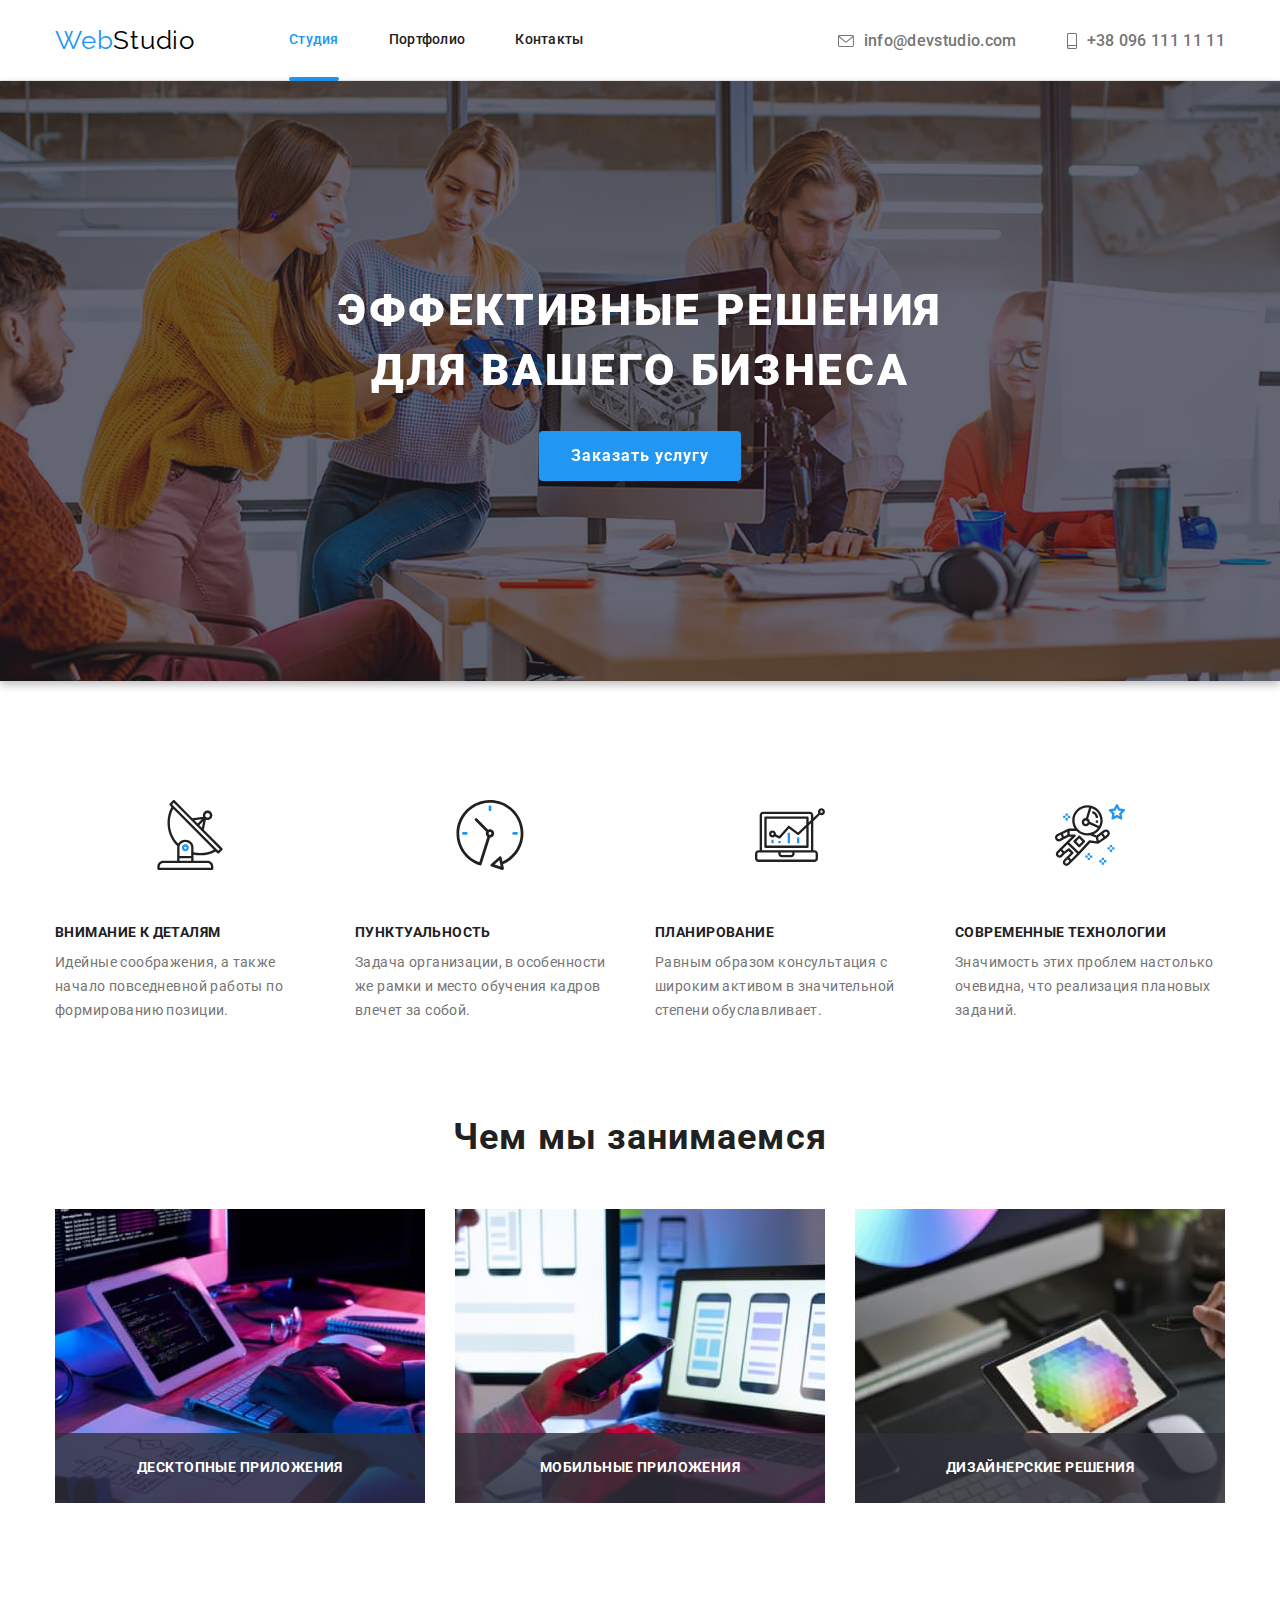
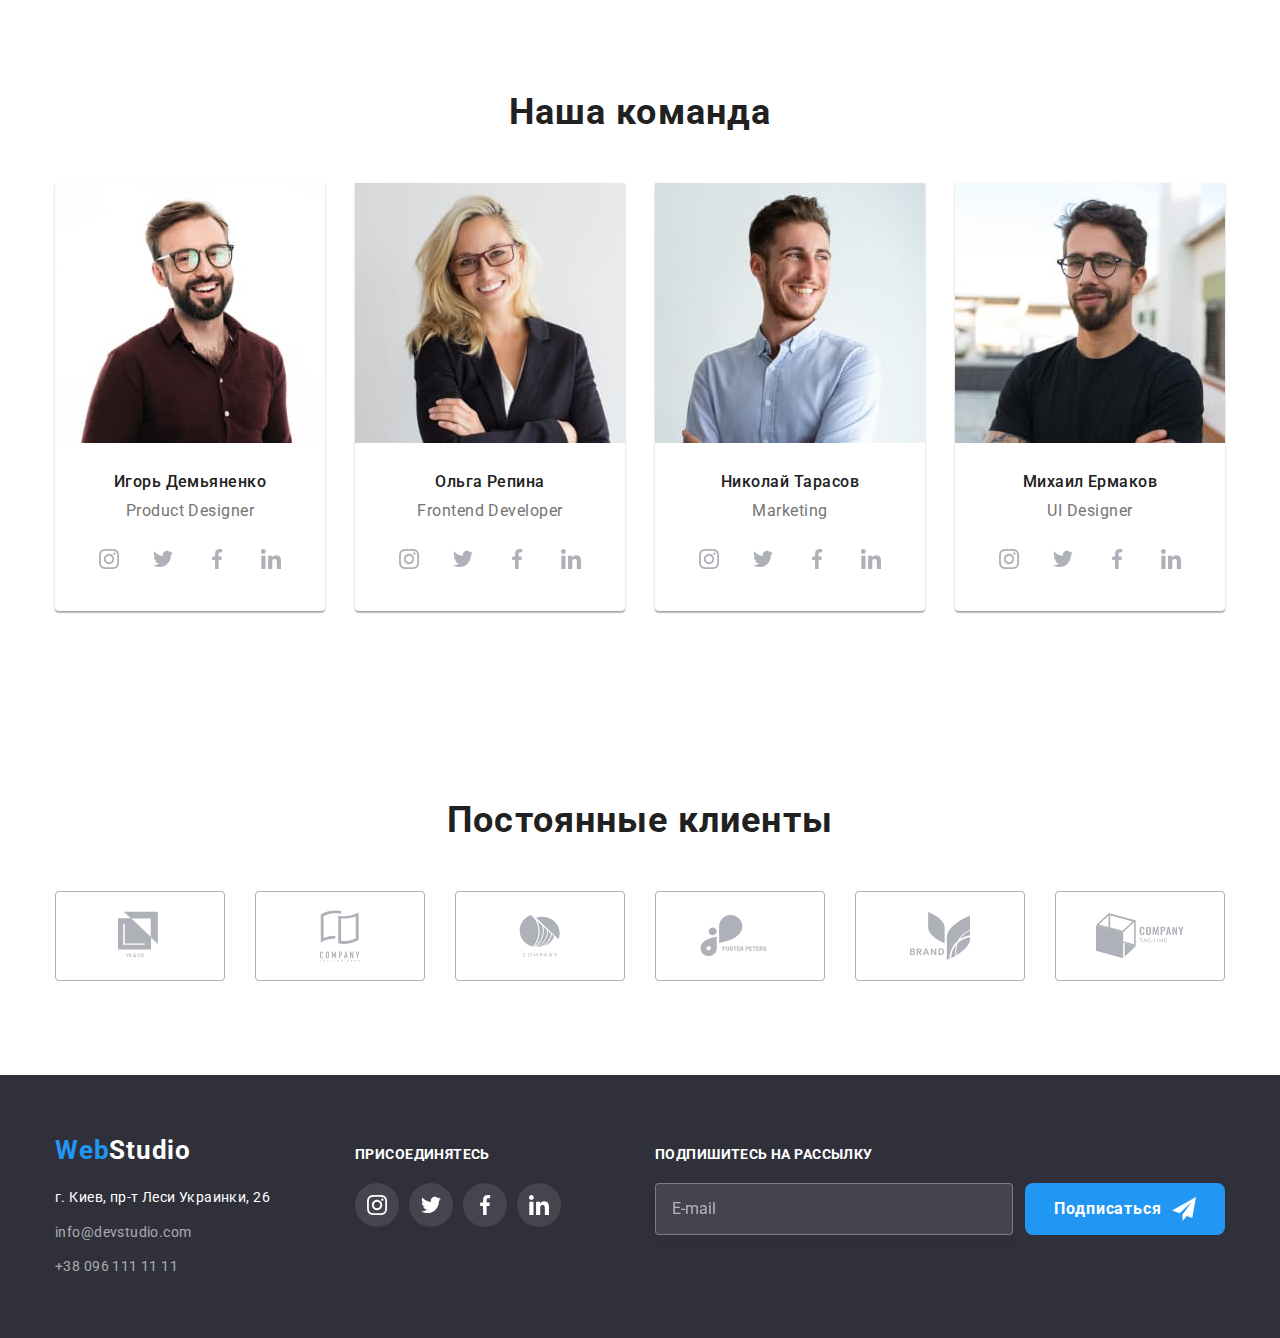
==== commit 95cb1602: "готово ДЗ 7" ====
--- a/index.html
+++ b/index.html
@@ -6,16 +6,10 @@
     <meta name="viewport" content="width=device-width, initial-scale=1.0" />
     <title>WebStudioooo</title>
 
-    <link
-      rel="stylesheet"
-      href="https://cdnjs.cloudflare.com/ajax/libs/modern-normalize/1.0.0/modern-normalize.min.css"
-    />
+    <link rel="stylesheet" href="https://cdnjs.cloudflare.com/ajax/libs/modern-normalize/1.0.0/modern-normalize.min.css" />
     <link rel="preconnect" href="https://fonts.gstatic.com" />
     <link rel="stylesheet" href="https://cdnjs.cloudflare.com/ajax/libs/animate.css/4.1.1/animate.min.css" />
-    <link
-      href="https://fonts.googleapis.com/css2?family=Raleway:wght@700&family=Roboto:wght@400;500;700;900&display=swap"
-      rel="stylesheet"
-    />
+    <link href="https://fonts.googleapis.com/css2?family=Raleway:wght@700&family=Roboto:wght@400;500;700;900&display=swap" rel="stylesheet" />
     <link rel="stylesheet" href="./css/main.min.css" />
   </head>
   <body>
@@ -23,9 +17,7 @@
     <header class="page-header">
       <div class="container navigation">
         <nav class="page-header__nav">
-          <a class="logo" href="./index.html">
-            <span class="logo__web">Web</span><span class="logo__studio">Studio</span>
-          </a>
+          <a class="logo" href="./index.html"> <span class="logo__web">Web</span><span class="logo__studio">Studio</span> </a>
           <ul class="menu">
             <li class="menu__item">
               <a class="menu__link current" href="./index.html">Студия</a>
@@ -88,9 +80,7 @@
                 </svg>
               </div>
               <h3 class="features-list__name">Внимание к деталям</h3>
-              <p class="features-list__text">
-                Идейные соображения, а также начало повседневной работы по формированию позиции.
-              </p>
+              <p class="features-list__text">Идейные соображения, а также начало повседневной работы по формированию позиции.</p>
             </li>
 
             <li class="features-list__item clock">
@@ -100,9 +90,7 @@
                 </svg>
               </div>
               <h3 class="features-list__name">Пунктуальность</h3>
-              <p class="features-list__text">
-                Задача организации, в особенности же рамки и место обучения кадров влечет за собой.
-              </p>
+              <p class="features-list__text">Задача организации, в особенности же рамки и место обучения кадров влечет за собой.</p>
             </li>
 
             <li class="features-list__item diagram">
@@ -112,9 +100,7 @@
                 </svg>
               </div>
               <h3 class="features-list__name">Планирование</h3>
-              <p class="features-list__text">
-                Равным образом консультация с широким активом в значительной степени обуславливает.
-              </p>
+              <p class="features-list__text">Равным образом консультация с широким активом в значительной степени обуславливает.</p>
             </li>
 
             <li class="features-list__item astronaut">
@@ -124,9 +110,7 @@
                 </svg>
               </div>
               <h3 class="features-list__name">Современные технологии</h3>
-              <p class="features-list__text">
-                Значимость этих проблем настолько очевидна, что реализация плановых заданий.
-              </p>
+              <p class="features-list__text">Значимость этих проблем настолько очевидна, что реализация плановых заданий.</p>
             </li>
           </ul>
         </div>
@@ -162,12 +146,7 @@
           <!-- секция людей -->
           <ul class="command-set">
             <li class="command-set__item">
-              <img
-                class="command-set__img animate__bounceInLeft"
-                src="./images/people/img1.jpg"
-                alt="Игорь Демьяненко"
-                width="270"
-              />
+              <img class="command-set__img animate__bounceInLeft" src="./images/people/img1.jpg" alt="Игорь Демьяненко" width="270" />
               <div class="card">
                 <h3 class="card__caption">Игорь Демьяненко</h3>
                 <p class="card__desc">Product Designer</p>
@@ -208,12 +187,7 @@
             </li>
 
             <li class="command-set__item">
-              <img
-                class="command-set__img animate__zoomIn"
-                src="./images/people/img2.jpg"
-                alt="Ольга Репина"
-                width="270"
-              />
+              <img class="command-set__img animate__zoomIn" src="./images/people/img2.jpg" alt="Ольга Репина" width="270" />
               <div class="card">
                 <h3 class="card__caption">Ольга Репина</h3>
                 <p class="card__desc">Frontend Developer</p>
@@ -254,12 +228,7 @@
             </li>
 
             <li class="command-set__item">
-              <img
-                class="command-set__img animate__zoomIn"
-                src="./images/people/img3.jpg"
-                alt="Николай Тарасов"
-                width="270"
-              />
+              <img class="command-set__img animate__zoomIn" src="./images/people/img3.jpg" alt="Николай Тарасов" width="270" />
               <div class="card">
                 <h3 class="card__caption">Николай Тарасов</h3>
                 <p class="card__desc">Marketing</p>
@@ -300,12 +269,7 @@
             </li>
 
             <li class="command-set__item">
-              <img
-                class="command-set__img animate__bounceInRight"
-                src="./images/people/img4.jpg"
-                alt="Михаил Ермаков"
-                width="270"
-              />
+              <img class="command-set__img animate__bounceInRight" src="./images/people/img4.jpg" alt="Михаил Ермаков" width="270" />
               <div class="card">
                 <h3 class="card__caption">Михаил Ермаков</h3>
                 <p class="card__desc">UI Designer</p>
@@ -405,19 +369,9 @@
     <footer class="footer">
       <div class="container footer-container">
         <div class="footer-container__list">
-          <a class="footer-container__link" href="./index.html">
-            <span class="footer-container__link--accent">Web</span
-            ><span class="footer-container__link--secondary">Studio</span>
-          </a>
+          <a class="footer-container__link" href="./index.html"> <span class="footer-container__link--accent">Web</span><span class="footer-container__link--secondary">Studio</span> </a>
           <address class="adress">
-            <a
-              class="adress__link"
-              href="https://goo.gl/maps/3bDAXwTy5A2F5pWt9"
-              target="_blank"
-              rel="noopener noreferrer"
-            >
-              г. Киев, пр-т Леси Украинки, 26
-            </a>
+            <a class="adress__link" href="https://goo.gl/maps/3bDAXwTy5A2F5pWt9" target="_blank" rel="noopener noreferrer"> г. Киев, пр-т Леси Украинки, 26 </a>
             <ul class="footer-contacts">
               <li class="footer-contacts__list">
                 <a class="footer-contacts__link" href="mailto:info@devstudio.com" alt="Почта"> info@devstudio.com </a>
@@ -535,15 +489,14 @@
             <label class="form__label" for="comment">
               <span class="form__info">Комментарий</span>
             </label>
-            <textarea class="form__textarea" name="comment" id="comment" placeholder="Введите текст">
-            </textarea>
+            <textarea class="form__textarea" name="comment" id="comment" placeholder="Введите текст"> </textarea>
           </div>
 
           <label class="form__policy">
-            <input class="modal__checkbox visually-hidden" type="checkbox" name="policy" />
-            <span class="icon__custom"></span>
-            <span class="checkbox-text">Соглашаюсь с рассылкой и принимаю</span>&nbsp;
-            <a href="#" class="link-text">Условия договора</a>
+            <input class="form__checkbox visually-hidden" type="checkbox" name="policy" />
+            <span class="form__custom"></span>
+            <span class="form__checkbox-text">Соглашаюсь с рассылкой и принимаю</span>&nbsp;
+            <a href="#" class="form__text-link">Условия договора</a>
           </label>
 
           <div class="btn__submit">
--- a/css/main.min.css
+++ b/css/main.min.css
@@ -1,2 +1,2 @@
-.visually-hidden{position:absolute !important;clip:rect(1px 1px 1px 1px);clip:rect(1px, 1px, 1px, 1px);padding:0 !important;border:0 !important;height:1px !important;width:1px !important;overflow:hidden}html{box-sizing:border-box}body{font-family:'Roboto', sans-serif;background-color:#ffffff;font-style:normal;color:#757575}ul{list-style:none;margin:0;padding:0}a{text-decoration:none;margin:0;padding:0}h1,h2,h3,h4 p{margin:0;padding:0}img{display:block;max-width:100%;height:auto}.section{padding-top:94px;padding-bottom:94px}.container{width:1200px;padding-left:15px;padding-right:15px;margin-left:auto;margin-right:auto}.command__title{font-weight:bold;font-size:36px;line-height:1.17;text-align:center;letter-spacing:0.03em;color:#212121}.btn{display:inline-block;border-radius:4px;min-width:200px;padding:10px 32px;font-family:inherit;border:none;cursor:pointer;background-color:#2196f3;transition:background-color 250ms cubic-bezier(0.4, 0, 0.2, 1),color 250ms cubic-bezier(0.4, 0, 0.2, 1)}.btn:focus,.btn:hover{outline:none;border:none;background-color:#188ce8;transition:background-color 250ms cubic-bezier(0.4, 0, 0.2, 1),color 250ms cubic-bezier(0.4, 0, 0.2, 1)}.btn__text{font-weight:bold;font-size:16px;line-height:1.87;letter-spacing:0.06em;color:#ffffff}.page-header{background-color:#ffffff;border-bottom:1px solid #ececec}.navigation{display:flex;align-items:center}.page-header__nav{display:flex}.logo{display:flex;align-items:center;margin-right:94px}.logo__web{font-family:Raleway;font-size:26px;line-height:1.19;letter-spacing:0.03em;color:#2196f3}.logo__studio{font-family:Raleway;font-size:26px;line-height:1.19;letter-spacing:0.03em;color:#000000}.menu{display:flex}.menu__item:not(:last-child){margin-right:50px}.menu__item{position:relative}.menu__link{display:block;font-weight:500;font-size:14px;line-height:1.14;letter-spacing:0.02em;color:#212121;padding-top:32px;padding-bottom:32px;transition:color 250ms cubic-bezier(0.4, 0, 0.2, 1)}.menu__link:hover,.menu__link:focus{fill:currentColor;color:#2196f3}.menu__link.current{color:#2196f3}.menu__link.current::after{content:'';position:absolute;bottom:0;left:0;width:100%;height:4px;border-radius:4px;background-color:#2196f3;margin-bottom:-1px}.auth-nav{display:flex;margin-left:auto}.auth-nav__item:not(:last-child){margin-right:50px}.auth-nav__item:hover,.auth-nav__item:focus{fill:currentColor;color:#2196f3}.auth-nav__icon{margin-right:10px}.auth-nav__icon:hover,.auth-nav__icon:focus{fill:currentColor;color:#2196f3}.auth-nav__link{display:flex;align-items:center;padding-top:32px;padding-bottom:30px;color:#757575;font-weight:500;line-height:1.14;letter-spacing:0.02em;text-decoration:none;fill:#757575;transition:color 250ms cubic-bezier(0.4, 0, 0.2, 1)}.auth-nav__link:hover,.auth-nav__link:focus{fill:currentColor;color:#2196f3}.slogan{background-color:#000000;display:block;text-align:center;padding-top:200px;padding-bottom:200px;filter:drop-shadow(0px 4px 4px rgba(0,0,0,0.25))}.overlay{max-width:1600px;min-height:600px;margin-left:auto;margin-right:auto;background-position:center;background-repeat:no-repeat;background-image:linear-gradient(to right, rgba(47,48,58,0.4), rgba(47,48,58,0.4)),url("../images/boxs/hero.jpg")}.slogan__text{max-width:696px;margin-left:auto;margin-right:auto;margin-bottom:30px;font-weight:900;font-size:44px;line-height:1.36;text-align:center;letter-spacing:0.06em;text-transform:uppercase;color:#ffffff;animation-name:fadeInDown;animation-duration:3s;animation-delay:2000ms;transition-timing-function:linear;animation-iteration-count:infinite;animation-direction:alternate}.animate__fadeInDown:hover{animation-play-state:paused}.features-list{display:flex;flex-wrap:wrap;margin-left:-30px}.features-list__item{flex-basis:calc((100% - 30px * 4) / 4);margin-left:30px}.features-list__icon{height:120px;display:flex;align-items:center;justify-content:center;margin-bottom:30px}.features-list__name{margin-bottom:10px;list-style:none;font-size:14px;line-height:1.14;letter-spacing:0.03em;text-transform:uppercase;color:#212121}.features-list__text{font-weight:normal;font-size:14px;line-height:1.71;letter-spacing:0.03em;color:#757575}.working{padding-top:0}.working__title{margin-bottom:50px;font-weight:bold;font-size:36px;line-height:1.16;text-align:center;letter-spacing:0.03em;color:#212121}.working-product{display:flex;flex-wrap:wrap;margin-left:-30px}.working-product__foto{position:relative;margin-left:30px;flex-basis:calc((100% - 30px * 3) / 3)}.working-product__foto:nth-child(1){animation-duration:3000ms;animation-timing-function:cubic-bezier(0.17, 0.67, 0.87, 0.27);animation-delay:4000ms;animation-iteration-count:3;animation-direction:alternate}.working-product__foto:nth-child(2){animation-duration:3000ms;animation-timing-function:linear;animation-delay:4000ms;animation-iteration-count:3;animation-direction:alternate}.working-product__foto:nth-child(3){animation-duration:3000ms;animation-timing-function:cubic-bezier(0.17, 0.67, 0.87, 0.27);animation-delay:4000ms;animation-iteration-count:3;animation-direction:alternate}.working-product__text{position:absolute;left:0;bottom:0;margin:0;display:flex;justify-content:center;text-align:center;align-items:center;color:#ffffff;width:100%;height:70px;background-color:rgba(47,48,58,0.8);font-weight:bold;font-size:14px;line-height:1.14;letter-spacing:0.03em;text-transform:uppercase}.section-command{background-color:#f5f4fa;text-align:center}.command-set{margin-top:50px;display:flex;flex-wrap:wrap;margin-left:-30px}.command-set__item{margin-left:30px;flex-basis:calc((100% - 30px * 4) / 4);background-color:#ffffff;box-shadow:0px 1px 3px rgba(0,0,0,0.12),0px 1px 1px rgba(0,0,0,0.14),0px 2px 1px rgba(0,0,0,0.2);border-radius:0px 0px 4px 4px}.command-set__img{animation-duration:3000ms;animation-timing-function:linear;animation-delay:13000ms;animation-iteration-count:3;animation-direction:alternate}.card{text-align:center}.card__caption{margin-top:30px;margin-bottom:10px;cursor:pointer;font-style:normal;font-weight:500;font-size:16px;line-height:1.18;letter-spacing:0.03em;color:#212121}.card__desc{font-size:16px;line-height:1.18;letter-spacing:0.03em;color:#757575;margin-bottom:16px}.social{display:inline-flex;justify-content:center;align-items:center;margin-left:-10px}.social__link{display:flex;justify-content:center;align-items:center;width:44px;height:44px;border:none;fill:#afb1b8;background-color:transparent;transition:border-radius 250ms cubic-bezier(0.4, 0, 0.2, 1),background-color 250ms cubic-bezier(0.4, 0, 0.2, 1),color 250ms cubic-bezier(0.4, 0, 0.2, 1)}.social__link:hover,.social__link:focus,.social__link:hover,.social__link:focus{border-radius:50%;background-color:#2196f3;fill:#ffffff}.social__list{width:44px;height:44px;margin-left:10px;flex-basis:calc((100% - 40px) / 4);background-color:#ffffff;margin-bottom:30px}.clients-title{font-weight:bold;font-size:36px;line-height:1.17;text-align:center;letter-spacing:0.03em;color:#212121;margin-bottom:50px}.clients-cards{display:inline-flex;margin-top:-30px;margin-left:-30px;list-style:none}.clients-cards__social{margin-top:30px;margin-left:30px;flex-basis:calc((100% - 180px) / 6);width:170px;height:90px}.clients-cards__logo{display:inline-flex;justify-content:center;align-items:center;width:100%;height:100%;border:1px solid #afb1b8;border-radius:4px;color:#afb1b8;transform:scale(1);transition:background-color 250ms cubic-bezier(0.4, 0, 0.2, 1),color 350ms cubic-bezier(0.4, 0, 0.2, 1),transform 350ms cubic-bezier(0.4, 0, 0.2, 1)}.clients-cards__logo:hover,.clients-cards__logo:focus,.clients-cards__logo:hover,.clients-cards__logo:focus{color:#188ce8;border:1px solid #188ce8;transform:scale(1.1)}.clients-cards__logsocial{fill:currentColor;background-color:#ffffff}.footer-container__list{display:block;margin-right:30px;flex-basis:calc((50% - 45px) / 2)}.footer-container__list:nth-child(2){margin-right:0}.subscribe{margin-left:auto}.footer{padding-top:60px;padding-bottom:60px;background-color:#2f303a}.footer-container{display:flex;align-items:baseline}.footer-contacts__list{margin-bottom:10px}.footer-contacts__list:last-child{margin-bottom:0}.footer-container__link{font-weight:bold;font-size:26px;line-height:31px;letter-spacing:0.03em}.footer-container__link--accent{color:#2196f3}.footer-container__link--secondary{color:#ffffff}.footer-contacts__link{font-weight:normal;font-size:14px;line-height:24px;letter-spacing:0.03em;color:rgba(255,255,255,0.6);margin-bottom:10px;font-style:normal;transition:color 250ms cubic-bezier(0.4, 0, 0.2, 1)}.footer-contacts__link:hover,.footer-contacts__link:focus{color:#2196f3}.footer-title{font-size:14px;line-height:1.14;letter-spacing:0.03em;text-transform:uppercase;color:#ffffff;margin-bottom:20px;padding-top:12px}.footer-cards{display:flex;justify-content:center;align-items:center;list-style:none}.footer-container__link{display:inline-block;margin-bottom:20px}.adress__link{display:inline-block;font-style:normal;font-size:14px;line-height:1.71;letter-spacing:0.03em;color:#ffffff;margin-bottom:10px}.adress__link:hover{color:aquamarine}.footer-social{display:inline-flex;align-items:center;justify-content:center}.footer-social__list{border-radius:50%;width:44px;height:44px;background-color:rgba(255,255,255,0.1)}.footer-social__link{display:flex;justify-content:center;align-items:center;border-radius:50%;width:100%;height:100%;border:none;color:#ffffff;transform:scale(1);transition:background-color 250ms cubic-bezier(0.4, 0, 0.2, 1),color 250ms cubic-bezier(0.4, 0, 0.2, 1),transform 250ms cubic-bezier(0.4, 0, 0.2, 1)}.footer-social__logo{fill:currentColor}.footer-social__link:hover,.footer-social__link:focus{background-color:#2196f3;color:#ffffff;transform:scale(1.1);transition:background-color 250ms cubic-bezier(0.4, 0, 0.2, 1),color 250ms cubic-bezier(0.4, 0, 0.2, 1)}.footer-social__list{flex-basis:calc((100% - 10px * 4) / 4);margin-right:10px}.subscribe{margin-left:auto}.subscribe__form{display:flex}.subscribe__input{width:358px;font-size:16px;line-height:1.25;padding-top:15px;padding-bottom:15px;padding-left:16px;margin-right:12px;border:1px solid rgba(255,255,255,0.3);filter:drop-shadow(0px 4px 4px rgba(0,0,0,0.15));border-radius:4px;background-color:rgba(255,255,255,0.1);color:#ffffff}.subscribe__input::placeholder{color:rgba(255,255,255,0.6)}.indent{margin-right:10px}.button__subscribe{display:inline-flex;align-items:center;justify-content:center;min-width:200px;font-weight:bold;font-size:16px;line-height:1.87;letter-spacing:0.06em;color:#ffffff;background-color:#2196f3;border-radius:8px;border:none;cursor:pointer;transition:background-color 250ms cubic-bezier(0.4, 0, 0.2, 1),color 250ms cubic-bezier(0.4, 0, 0.2, 1),cursor 250ms cubic-bezier(0.4, 0, 0.2, 1)}.btn__subscribe{fill:#ffffff;margin-left:10px}.backdrop{position:fixed;top:0;left:0;height:100%;width:100%;background:rgba(0,0,0,0.2);opacity:1;transition:opacity 250ms cubic-bezier(0.4, 0, 0.2, 1)}.backdrop.is-hidden{opacity:0;pointer-events:none;visibility:hidden}.backdrop.is-hidden .modal{transform:translate(-50%, -50%) scaleY(0.1) rotate(60deg)}.modal{position:absolute;top:50%;left:50%;transform:translate(-50%, -50%) scaleY(1);transition:transform 200ms cubic-bezier(0.4, 0, 0.2, 1);padding:40px;min-width:528px;min-height:580px;background-color:#ffffff;box-shadow:0px 1px 3px rgba(0,0,0,0.12),0px 1px 1px rgba(0,0,0,0.14),0px 2px 1px rgba(0,0,0,0.2);border-radius:6px}.close{display:flex;align-items:center;justify-content:center;position:absolute;right:8px;top:8px;width:30px;height:30px;border-radius:50%;background-color:transparent;border:1px solid rgba(0,0,0,0.1);border:none;cursor:pointer;transition:fill 350ms cubic-bezier(0.4, 0, 0.2, 1);border-radius:50%}.close:hover{background-color:#ffffff;border:1px solid rgba(0,0,0,0.1);fill:#2196f3}.form__title{display:flex;justify-content:center;font-weight:bold;font-size:20px;line-height:1.15;text-align:center;letter-spacing:0.03em;color:#212121;margin-bottom:12px}.form__textarea::placeholder{color:rgba(117,117,117,0.5);font-weight:normal;font-size:14px;line-height:1.14;letter-spacing:0.01em}.form__field:focus-within .form__icon{fill:#2196f3}.form__label{display:inline-block;font-size:12px;line-height:1.17px;letter-spacing:0.01em;color:#757575;align-items:center}.form__input{width:100%;height:40px;margin:0;padding-top:11px;padding-bottom:11px;padding-left:40px;border:1px solid rgba(33,33,33,0.2);box-sizing:border-box;border-radius:4px;margin-top:4px;transition:fill 250ms cubic-bezier(0.4, 0, 0.2, 1),background-color 250ms cubic-bezier(0.4, 0, 0.2, 1),border 250ms cubic-bezier(0.4, 0, 0.2, 1)}.form__modal:focus+.form__input{color:#2196f3}.form__comment{font-weight:normal;font-size:12px;line-height:1.17;letter-spacing:0.01em;color:#757575}.form__checkbox{display:flex;align-items:center}.form__checkbox{display:inline-flex;justify-content:center;align-items:center;margin-bottom:30px}.form__checkbox input[type='checkbox']{margin-right:8px}.form__modal{position:relative;margin-bottom:10px}.form__comment:focus-within{outline:none;border-color:link-color}.form{display:flex;flex-direction:column;justify-content:center;width:448px;margin-left:auto;margin-right:auto}.form__icon{transform:translateY(-50%);position:absolute;top:50%;left:12px;align-items:center}.form_checkbox{display:flex;align-items:center;font-size:14px;line-height:1.71;letter-spacing:0.03em;color:#757575}.btn__submit{margin-left:auto;margin-right:auto}.icon__custom{position:absolute;left:40px;display:block;width:40px;height:20px;border:2px solid rgba(136,136,136,0.8);border-radius:50px;margin-right:5px;cursor:pointer}.icon__custom::after{position:absolute;content:'';height:16px;width:16px;left:1px;border:1px solid #bdbdbd;border-radius:50%;background-color:#999999;transition:all 550ms cubic-bezier(0.4, 0, 0.2, 1)}.form__textarea{width:448px;height:120px;padding:12px 16px;resize:none;border:1px solid rgba(33,33,33,0.2);border-radius:4px;margin-top:4px;transition:border 250ms cubic-bezier(0.4, 0, 0.2, 1)}.form__textarea:hover,.form__textarea:focus{border:1px solid #2196f3;border-radius:4px}.form__textarea:focus-within{outline:none;border-color:#2196f3}.modal__checkbox:checked+.icon__custom::after{left:unset;transform:translateX(19px);background-color:#ffffff}.modal__checkbox:checked+.icon__custom{background-color:#00aeff;border:2px solid #0064fa}.modal__checkbox:hover+.icon__custom{border-color:#2196f3;transition:border-color 250ms cubic-bezier(0.4, 0, 0.2, 1)}.form__policy{display:flex;align-items:center;justify-content:center;margin-bottom:30px;margin-top:20px}.link-text{color:#2196f3;text-decoration:underline;cursor:pointer;display:inline;line-height:1.71;font-weight:normal;font-size:14px;line-height:24px;letter-spacing:0.03em}.checkbox-text{position:relative;font-weight:normal;font-size:14px;line-height:24px;letter-spacing:0.03em;padding-left:47px;color:#757575}.link-text{font-weight:normal;font-size:14px;line-height:24px;letter-spacing:0.03em}
+.visually-hidden{position:absolute !important;clip:rect(1px 1px 1px 1px);clip:rect(1px, 1px, 1px, 1px);padding:0 !important;border:0 !important;height:1px !important;width:1px !important;overflow:hidden}html{box-sizing:border-box}body{font-family:'Roboto', sans-serif;background-color:#ffffff;font-style:normal;color:#757575}ul{list-style:none;margin:0;padding:0}a{text-decoration:none;margin:0;padding:0}h1,h2,h3,h4,p{margin:0;padding:0}img{display:block;max-width:100%;height:auto}.section{padding-top:94px;padding-bottom:94px}.container{width:1200px;padding-left:15px;padding-right:15px;margin-left:auto;margin-right:auto}.command__title{font-weight:bold;font-size:36px;line-height:1.17;text-align:center;letter-spacing:0.03em;color:#212121}.contents{padding-top:94px;padding-bottom:94px;background-color:#ffffff}.btn{display:inline-block;border-radius:4px;min-width:200px;padding:10px 32px;font-family:inherit;border:none;cursor:pointer;background-color:#2196f3;transition:background-color 250ms cubic-bezier(0.4, 0, 0.2, 1),color 250ms cubic-bezier(0.4, 0, 0.2, 1)}.btn:focus,.btn:hover{outline:none;border:none;background-color:#188ce8;transition:background-color 250ms cubic-bezier(0.4, 0, 0.2, 1),color 250ms cubic-bezier(0.4, 0, 0.2, 1)}.btn__text{font-weight:bold;font-size:16px;line-height:1.87;letter-spacing:0.06em;color:#ffffff}.page-header{background-color:#ffffff;border-bottom:1px solid #ececec}.navigation{display:flex;align-items:center}.page-header__nav{display:flex}.logo{display:flex;align-items:center;margin-right:94px}.logo__web{font-family:Raleway;font-size:26px;line-height:1.19;letter-spacing:0.03em;color:#2196f3}.logo__studio{font-family:Raleway;font-size:26px;line-height:1.19;letter-spacing:0.03em;color:#000000}.menu{display:flex}.menu__item{position:relative}.menu__item:not(:last-child){margin-right:50px}.menu__item{position:relative}.menu__link{display:block;font-weight:500;font-size:14px;line-height:1.14;letter-spacing:0.02em;color:#212121;padding-top:32px;padding-bottom:32px;transition:color 250ms cubic-bezier(0.4, 0, 0.2, 1)}.menu__link:hover,.menu__link:focus{fill:currentColor;color:#2196f3}.menu__link.current{color:#2196f3}.menu__link.current::after{content:'';position:absolute;bottom:0;left:0;width:100%;height:4px;border-radius:4px;background-color:#2196f3;margin-bottom:-1px}.auth-nav{display:flex;margin-left:auto}.auth-nav__item:not(:last-child){margin-right:50px}.auth-nav__item:hover,.auth-nav__item:focus{fill:currentColor;color:#2196f3}.auth-nav__icon{margin-right:10px}.auth-nav__icon:hover,.auth-nav__icon:focus{fill:currentColor;color:#2196f3}.auth-nav__link{display:flex;align-items:center;padding-top:32px;padding-bottom:30px;color:#757575;font-weight:500;line-height:1.14;letter-spacing:0.02em;text-decoration:none;fill:#757575;transition:color 250ms cubic-bezier(0.4, 0, 0.2, 1)}.auth-nav__link:hover,.auth-nav__link:focus{fill:currentColor;color:#2196f3}.slogan{background-color:#000000;display:block;text-align:center;padding-top:200px;padding-bottom:200px;filter:drop-shadow(0px 4px 4px rgba(0,0,0,0.25))}.slogan__text{max-width:696px;margin-left:auto;margin-right:auto;margin-bottom:30px;font-weight:900;font-size:44px;line-height:1.36;text-align:center;letter-spacing:0.06em;text-transform:uppercase;color:#ffffff;animation-name:fadeInDown;animation-duration:3s;animation-delay:2000ms;transition-timing-function:linear;animation-iteration-count:infinite;animation-direction:alternate}.overlay{max-width:1600px;min-height:600px;margin-left:auto;margin-right:auto;background-position:center;background-repeat:no-repeat;background-image:linear-gradient(to right, rgba(47,48,58,0.4), rgba(47,48,58,0.4)),url("../images/boxs/hero.jpg")}.slogan .animate__fadeInDown:hover{animation-play-state:paused}.features-list{display:flex;flex-wrap:wrap;margin-left:-30px}.features-list__item{flex-basis:calc((100% - 30px * 4) / 4);margin-left:30px}.features-list__icon{height:120px;display:flex;align-items:center;justify-content:center;margin-bottom:30px}.features-list__name{margin-bottom:10px;list-style:none;font-size:14px;line-height:1.14;letter-spacing:0.03em;text-transform:uppercase;color:#212121}.features-list__text{font-weight:normal;font-size:14px;line-height:1.71;letter-spacing:0.03em;color:#757575}.working{padding-top:0}.working__title{margin-bottom:50px;font-weight:bold;font-size:36px;line-height:1.16;text-align:center;letter-spacing:0.03em;color:#212121}.working-product{display:flex;flex-wrap:wrap;margin-left:-30px}.working-product__foto{position:relative;margin-left:30px;flex-basis:calc((100% - 30px * 3) / 3)}.working-product__foto:nth-child(1){animation-duration:3000ms;animation-timing-function:cubic-bezier(0.17, 0.67, 0.87, 0.27);animation-delay:4000ms;animation-iteration-count:3;animation-direction:alternate}.working-product__foto:nth-child(2){animation-duration:3000ms;animation-timing-function:linear;animation-delay:4000ms;animation-iteration-count:3;animation-direction:alternate}.working-product__foto:nth-child(3){animation-duration:3000ms;animation-timing-function:cubic-bezier(0.17, 0.67, 0.87, 0.27);animation-delay:4000ms;animation-iteration-count:3;animation-direction:alternate}.working-product__text{position:absolute;left:0;bottom:0;margin:0;display:flex;justify-content:center;text-align:center;align-items:center;color:#ffffff;width:100%;height:70px;background-color:rgba(47,48,58,0.8);font-weight:bold;font-size:14px;line-height:1.14;letter-spacing:0.03em;text-transform:uppercase}.section-command{background-color:#f5f4fa;text-align:center}.command-set{margin-top:50px;display:flex;flex-wrap:wrap;margin-left:-30px}.command-set__item{margin-left:30px;flex-basis:calc((100% - 30px * 4) / 4);background-color:#ffffff;box-shadow:0px 1px 3px rgba(0,0,0,0.12),0px 1px 1px rgba(0,0,0,0.14),0px 2px 1px rgba(0,0,0,0.2);border-radius:0px 0px 4px 4px}.command-set__item .command-set__img{animation-duration:3000ms;animation-timing-function:linear;animation-delay:13000ms;animation-iteration-count:3;animation-direction:alternate}.card{text-align:center}.card__caption{margin-top:30px;margin-bottom:10px;cursor:pointer;font-style:normal;font-weight:500;font-size:16px;line-height:1.18;letter-spacing:0.03em;color:#212121}.card__desc{font-size:16px;line-height:1.18;letter-spacing:0.03em;color:#757575;margin-bottom:16px}.social{display:inline-flex;justify-content:center;align-items:center;margin-left:-10px}.social__list{width:44px;height:44px;margin-left:10px;flex-basis:calc((100% - 40px) / 4);background-color:#ffffff;margin-bottom:30px}.social__link{display:flex;justify-content:center;align-items:center;width:44px;height:44px;border:none;fill:#afb1b8;background-color:transparent;transition:border-radius 250ms cubic-bezier(0.4, 0, 0.2, 1),background-color 250ms cubic-bezier(0.4, 0, 0.2, 1),color 250ms cubic-bezier(0.4, 0, 0.2, 1)}.social__link:hover,.social__link:focus{border-radius:50%;background-color:#2196f3;fill:#ffffff}.clients-title{font-weight:bold;font-size:36px;line-height:1.17;text-align:center;letter-spacing:0.03em;color:#212121;margin-bottom:50px}.clients-cards{display:inline-flex;margin-top:-30px;margin-left:-30px;list-style:none}.clients-cards__social{margin-top:30px;margin-left:30px;flex-basis:calc((100% - 180px) / 6);width:170px;height:90px}.clients-cards__logo{display:inline-flex;justify-content:center;align-items:center;width:100%;height:100%;border:1px solid #afb1b8;border-radius:4px;color:#afb1b8;transform:scale(1);transition:background-color 250ms cubic-bezier(0.4, 0, 0.2, 1),color 350ms cubic-bezier(0.4, 0, 0.2, 1),transform 350ms cubic-bezier(0.4, 0, 0.2, 1)}.clients-cards__logo:hover,.clients-cards__logo:focus{color:#188ce8;border:1px solid #188ce8;transform:scale(1.1)}.clients-cards__logsocial{fill:currentColor;background-color:#ffffff}.footer-container__list{display:block;margin-right:30px;flex-basis:calc((50% - 45px) / 2)}.footer-container__list:nth-child(2){margin-right:0}.subscribe{margin-left:auto}.footer{padding-top:60px;padding-bottom:60px;background-color:#2f303a}.footer-container{display:flex;align-items:baseline}.footer-contacts__list{margin-bottom:10px}.footer-contacts__list:last-child{margin-bottom:0}.footer-container__link{font-weight:bold;font-size:26px;line-height:31px;letter-spacing:0.03em}.footer-container__link--accent{color:#2196f3}.footer-container__link--secondary{color:#ffffff}.footer-contacts__link{font-weight:normal;font-size:14px;line-height:24px;letter-spacing:0.03em;color:rgba(255,255,255,0.6);margin-bottom:10px;font-style:normal;transition:color 250ms cubic-bezier(0.4, 0, 0.2, 1)}.footer-contacts__link:hover,.footer-contacts__link:focus{color:#2196f3}.footer-title{font-size:14px;line-height:1.14;letter-spacing:0.03em;text-transform:uppercase;color:#ffffff;margin-bottom:20px;padding-top:12px}.footer-cards{display:flex;justify-content:center;align-items:center;list-style:none}.footer-container__link{display:inline-block;margin-bottom:20px}.adress__link{display:inline-block;font-style:normal;font-size:14px;line-height:1.71;letter-spacing:0.03em;color:#ffffff;margin-bottom:10px}.adress__link:hover{color:aquamarine}.footer-social{display:inline-flex;align-items:center;justify-content:center}.footer-social__list{border-radius:50%;width:44px;height:44px;background-color:rgba(255,255,255,0.1);flex-basis:calc((100% - 10px * 4) / 4);margin-right:10px}.footer-social__link{display:flex;justify-content:center;align-items:center;border-radius:50%;width:100%;height:100%;border:none;color:#ffffff;transform:scale(1);transition:background-color 250ms cubic-bezier(0.4, 0, 0.2, 1),color 250ms cubic-bezier(0.4, 0, 0.2, 1),transform 250ms cubic-bezier(0.4, 0, 0.2, 1)}.footer-social__link:hover,.footer-social__link:focus{background-color:#2196f3;color:#ffffff;transform:scale(1.1);transition:background-color 250ms cubic-bezier(0.4, 0, 0.2, 1),color 250ms cubic-bezier(0.4, 0, 0.2, 1)}.footer-social__logo{fill:currentColor}.subscribe{margin-left:auto}.subscribe__form{display:flex}.subscribe__input{width:358px;font-size:16px;line-height:1.25;padding-top:15px;padding-bottom:15px;padding-left:16px;margin-right:12px;border:1px solid rgba(255,255,255,0.3);filter:drop-shadow(0px 4px 4px rgba(0,0,0,0.15));border-radius:4px;background-color:rgba(255,255,255,0.1);color:#ffffff}.subscribe__input::placeholder{color:rgba(255,255,255,0.6)}.indent{margin-right:10px}.button__subscribe{display:inline-flex;align-items:center;justify-content:center;min-width:200px;font-weight:bold;font-size:16px;line-height:1.87;letter-spacing:0.06em;color:#ffffff;background-color:#2196f3;border-radius:8px;border:none;cursor:pointer;transition:background-color 250ms cubic-bezier(0.4, 0, 0.2, 1),color 250ms cubic-bezier(0.4, 0, 0.2, 1),cursor 250ms cubic-bezier(0.4, 0, 0.2, 1)}.btn__subscribe{fill:#ffffff;margin-left:10px}.backdrop{position:fixed;top:0;left:0;height:100%;width:100%;background:rgba(0,0,0,0.2);opacity:1;transition:opacity 250ms cubic-bezier(0.4, 0, 0.2, 1)}.backdrop.is-hidden{opacity:0;pointer-events:none;visibility:hidden}.backdrop.is-hidden .modal{transform:translate(-50%, -50%) scaleY(0.1) rotate(60deg)}.modal{position:absolute;top:50%;left:50%;transform:translate(-50%, -50%) scaleY(1);transition:transform 200ms cubic-bezier(0.4, 0, 0.2, 1);padding:40px;min-width:528px;min-height:580px;background-color:#ffffff;box-shadow:0px 1px 3px rgba(0,0,0,0.12),0px 1px 1px rgba(0,0,0,0.14),0px 2px 1px rgba(0,0,0,0.2);border-radius:6px}.close{display:flex;align-items:center;justify-content:center;position:absolute;right:8px;top:8px;width:30px;height:30px;border-radius:50%;background-color:transparent;border:1px solid rgba(0,0,0,0.1);border:none;cursor:pointer;transition:fill 350ms cubic-bezier(0.4, 0, 0.2, 1);border-radius:50%}.close:hover{background-color:#ffffff;border:1px solid rgba(0,0,0,0.1);fill:#2196f3}.form__title{display:flex;justify-content:center;font-weight:bold;font-size:20px;line-height:1.15;text-align:center;letter-spacing:0.03em;color:#212121;margin-bottom:12px}.form__textarea::placeholder{color:rgba(117,117,117,0.5);font-weight:normal;font-size:14px;line-height:1.14;letter-spacing:0.01em}.form__field:focus-within .form__icon{fill:#2196f3}.form__label{display:inline-block;font-size:12px;line-height:1.17px;letter-spacing:0.01em;color:#757575;align-items:center}.form__input{width:100%;height:40px;margin:0;padding-top:11px;padding-bottom:11px;padding-left:40px;border:1px solid rgba(33,33,33,0.2);box-sizing:border-box;border-radius:4px;margin-top:4px;transition:fill 250ms cubic-bezier(0.4, 0, 0.2, 1),background-color 250ms cubic-bezier(0.4, 0, 0.2, 1),border 250ms cubic-bezier(0.4, 0, 0.2, 1)}.form__input:focus-within{outline:none;border-color:#2196f3}.form__modal:focus+.form__input{outline:none;color:#2196f3}.form__comment{font-weight:normal;font-size:12px;line-height:1.17;letter-spacing:0.01em;color:#757575}.form__modal{position:relative;margin-bottom:10px}.form{display:flex;flex-direction:column;justify-content:center;width:448px;margin-left:auto;margin-right:auto}.form__icon{transform:translateY(-50%);position:absolute;top:50%;left:12px;align-items:center}.form .btn__submit{margin-left:auto;margin-right:auto}.form__custom{position:absolute;left:40px;display:block;width:40px;height:20px;border:2px solid rgba(136,136,136,0.8);border-radius:50px;margin-right:5px;cursor:pointer}.form__custom::after{position:absolute;content:'';height:16px;width:16px;left:1px;border:1px solid #bdbdbd;border-radius:50%;background-color:#999999;transition:all 550ms cubic-bezier(0.4, 0, 0.2, 1)}.form__textarea{width:448px;height:120px;padding:12px 16px;resize:none;border:1px solid rgba(33,33,33,0.2);border-radius:4px;margin-top:4px;transition:border 250ms cubic-bezier(0.4, 0, 0.2, 1)}.form__textarea:hover,.form__textarea:focus{border:1px solid #2196f3;border-radius:4px}.form__textarea:focus-within{outline:none;border-color:#2196f3}.form__checkbox:checked+.form__custom::after{left:unset;transform:translateX(19px);background-color:#ffffff}.form__checkbox:checked+.form__custom{background-color:#00aeff;border:2px solid #0064fa}.form__checkbox:hover+.form__custom{border-color:#2196f3;transition:border-color 250ms cubic-bezier(0.4, 0, 0.2, 1)}.form__policy{display:flex;align-items:center;justify-content:center;margin-bottom:30px;margin-top:20px}.form__checkbox-text{position:relative;font-weight:normal;font-size:14px;line-height:24px;letter-spacing:0.03em;padding-left:47px;color:#757575}.form__text-link{font-weight:normal;font-size:14px;line-height:24px;letter-spacing:0.03em;color:#2196f3;text-decoration:underline}.buttons{display:flex;justify-content:center;margin-bottom:50px}.button{justify-content:center;padding:6px 22px;height:38px;font-family:inherit;box-shadow:none;border:none;cursor:pointer;background-color:#f5f4fa;border-radius:4px;margin-left:8px;transition:background-color 250ms cubic-bezier(0.4, 0, 0.2, 1),color 250ms cubic-bezier(0.4, 0, 0.2, 1)}.button:focus,.button:hover{outline:none;border:none;background-color:#2196f3;color:#ffffff;box-shadow:0px 3px 1px rgba(0,0,0,0.1),0px 1px 2px rgba(0,0,0,0.08),0px 2px 2px rgba(0,0,0,0.12);transition:background-color 250ms cubic-bezier(0.4, 0, 0.2, 1),color 250ms cubic-bezier(0.4, 0, 0.2, 1)}.button-text{font-weight:500;font-size:16px;line-height:1.62;text-align:center;letter-spacing:0.03em}.card-set{display:flex;flex-wrap:wrap;margin-left:-30px;margin-top:-30px}.card-set__item{flex-basis:calc((100% - 30px * 3) / 3);margin-left:30px;margin-top:30px;border:1px solid #eeeeee;border-radius:4px;border-top-right-radius:0px;border-top-left-radius:0px}.card-set__link:hover .thumb__overlay,.card-set__link:focus .thumb__overlay{background-color:rgba(33,150,243,0.9);transform:translateY(0)}.card-set__link:hover,.card-set__link:focus{display:block;box-shadow:0px 1px 1px rgba(0,0,0,0.22),0px 4px 4px rgba(0,0,0,0.26),1px 4px 6px rgba(0,0,0,0.16);border-radius:4px}.thumb{position:relative;overflow:hidden}.thumb__overlay{display:flex;align-items:center;position:absolute;top:0;left:0;width:100%;height:100%;transform:translateY(100%);transition:background-color 250ms cubic-bezier(0.4, 0, 0.2, 1),transform 250ms cubic-bezier(0.4, 0, 0.2, 1)}.thumb__text{font-style:normal;font-weight:normal;font-size:18px;line-height:1.56;padding:0 24px;color:#ffffff}.card-set__name{padding:20px 24px;border-top:none}.set{padding:20px 24px;border-top:none}.set__merch{font-size:16px;line-height:1.87;letter-spacing:0.03em;color:#757575}.set__text{font-size:18px;line-height:2;letter-spacing:0.06em;color:#212121;margin-bottom:4px;animation-delay:2000ms;animation-duration:2000ms;animation-iteration-count:infinite;animation-timing-function:linear;animation-direction:alternate}.set__img{display:block;max-width:100%;height:auto}
 /*# sourceMappingURL=main.min.css.map */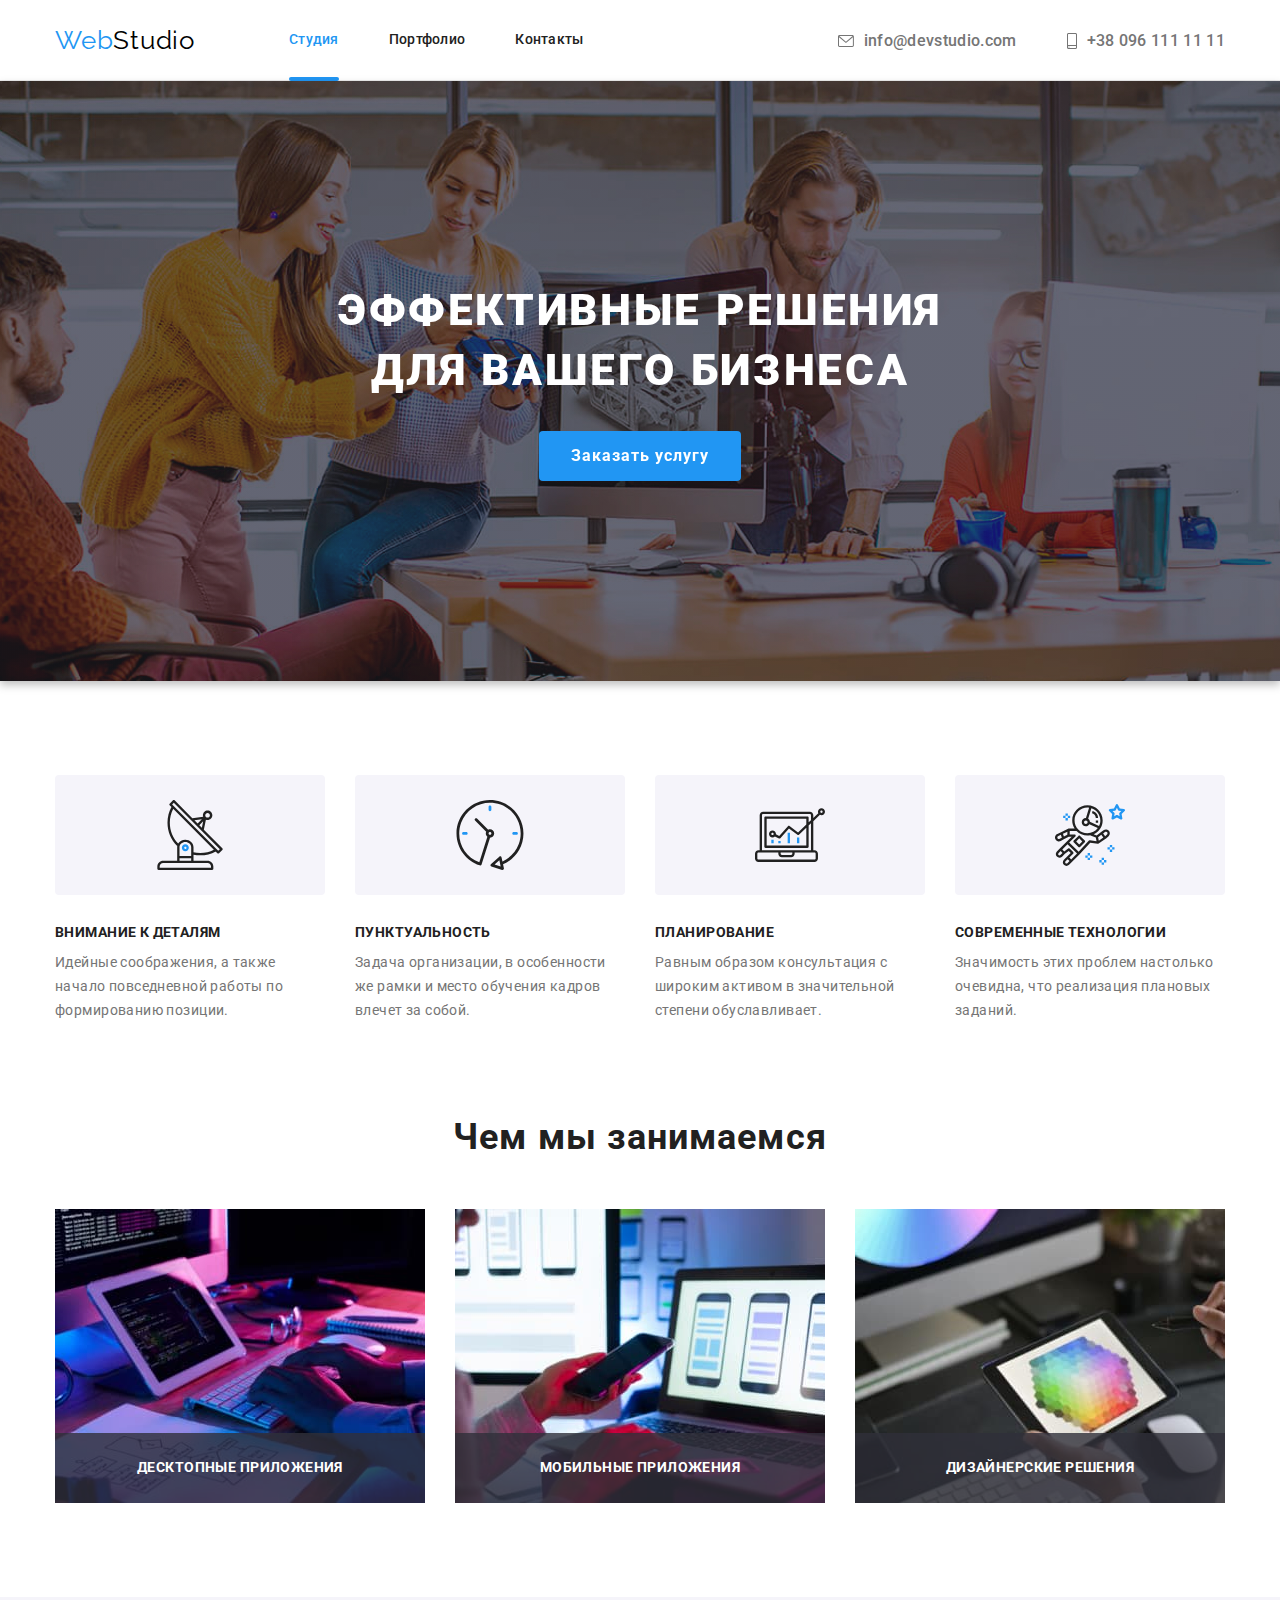
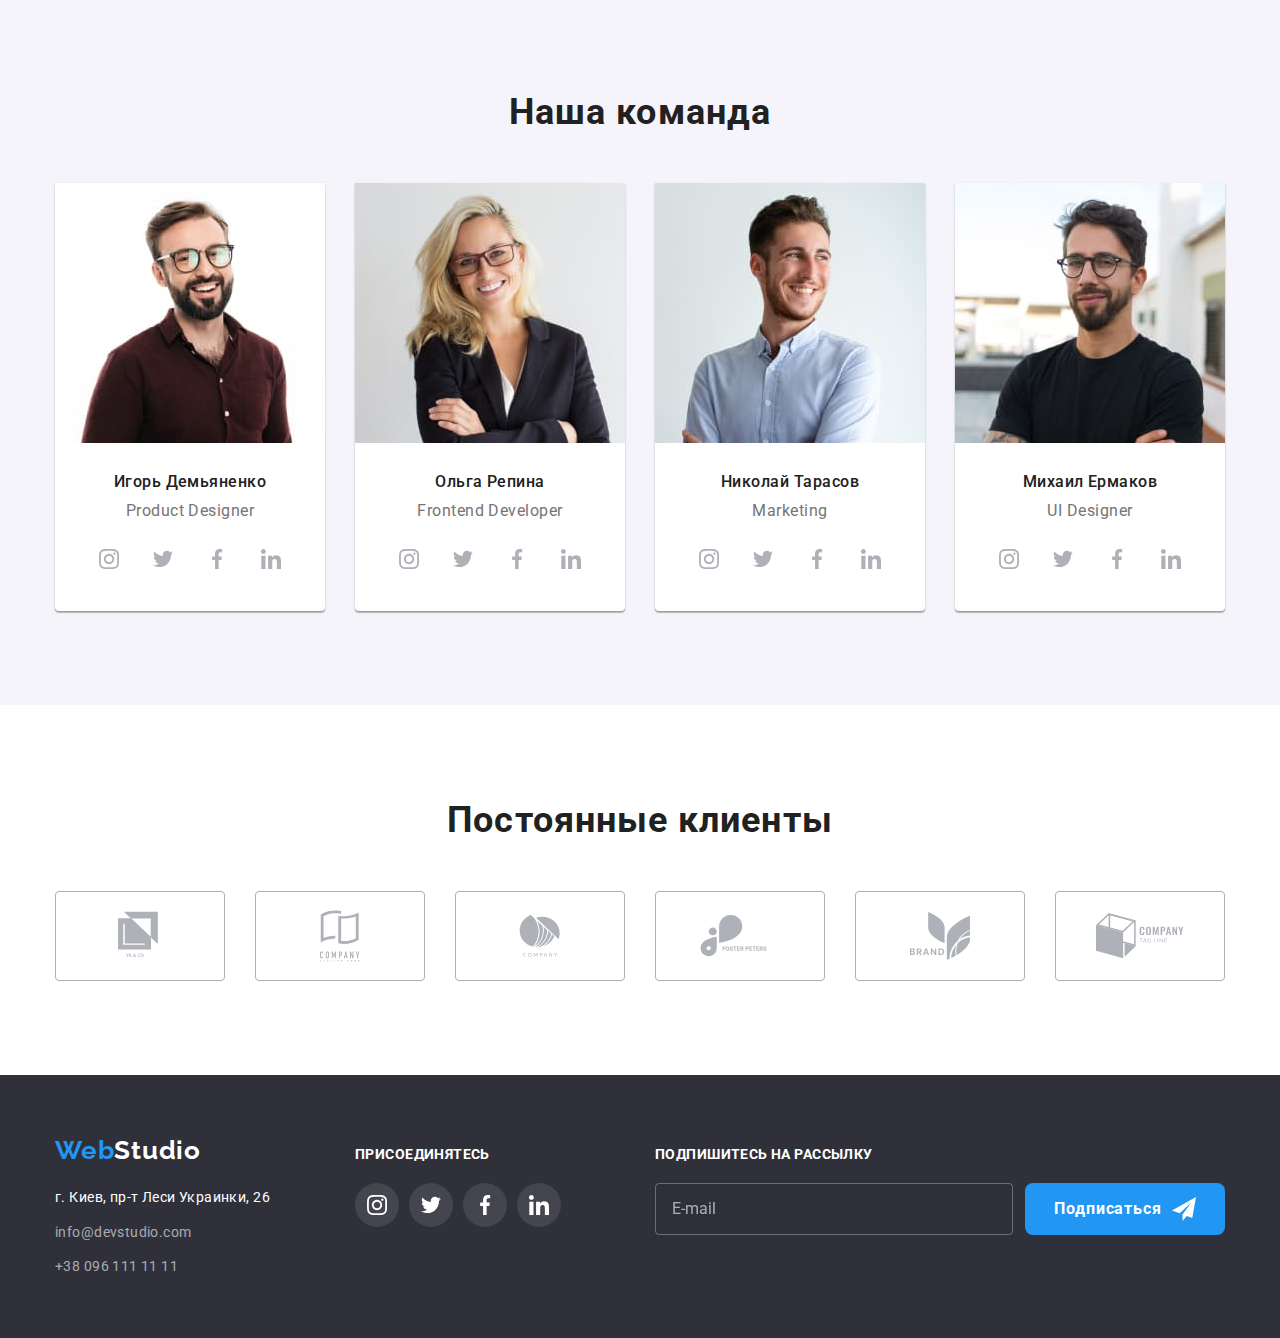
==== commit ec123da8: "исправление ошибок дз 7" ====
--- a/index.html
+++ b/index.html
@@ -66,7 +66,7 @@
         </div>
       </section>
 
-      <!--Основные этапы (убрать заголовок "Основные этапы" потом в СSS)-->
+      <!--Основные этапы features (убрать заголовок "Основные этапы" потом в СSS)-->
       <section class="section features">
         <div class="container">
           <h2 class="visually-hidden">Основsные этапы</h2>
--- a/css/main.min.css
+++ b/css/main.min.css
@@ -1,2 +1,2 @@
-.visually-hidden{position:absolute !important;clip:rect(1px 1px 1px 1px);clip:rect(1px, 1px, 1px, 1px);padding:0 !important;border:0 !important;height:1px !important;width:1px !important;overflow:hidden}html{box-sizing:border-box}body{font-family:'Roboto', sans-serif;background-color:#ffffff;font-style:normal;color:#757575}ul{list-style:none;margin:0;padding:0}a{text-decoration:none;margin:0;padding:0}h1,h2,h3,h4,p{margin:0;padding:0}img{display:block;max-width:100%;height:auto}.section{padding-top:94px;padding-bottom:94px}.container{width:1200px;padding-left:15px;padding-right:15px;margin-left:auto;margin-right:auto}.command__title{font-weight:bold;font-size:36px;line-height:1.17;text-align:center;letter-spacing:0.03em;color:#212121}.contents{padding-top:94px;padding-bottom:94px;background-color:#ffffff}.btn{display:inline-block;border-radius:4px;min-width:200px;padding:10px 32px;font-family:inherit;border:none;cursor:pointer;background-color:#2196f3;transition:background-color 250ms cubic-bezier(0.4, 0, 0.2, 1),color 250ms cubic-bezier(0.4, 0, 0.2, 1)}.btn:focus,.btn:hover{outline:none;border:none;background-color:#188ce8;transition:background-color 250ms cubic-bezier(0.4, 0, 0.2, 1),color 250ms cubic-bezier(0.4, 0, 0.2, 1)}.btn__text{font-weight:bold;font-size:16px;line-height:1.87;letter-spacing:0.06em;color:#ffffff}.page-header{background-color:#ffffff;border-bottom:1px solid #ececec}.navigation{display:flex;align-items:center}.page-header__nav{display:flex}.logo{display:flex;align-items:center;margin-right:94px}.logo__web{font-family:Raleway;font-size:26px;line-height:1.19;letter-spacing:0.03em;color:#2196f3}.logo__studio{font-family:Raleway;font-size:26px;line-height:1.19;letter-spacing:0.03em;color:#000000}.menu{display:flex}.menu__item{position:relative}.menu__item:not(:last-child){margin-right:50px}.menu__item{position:relative}.menu__link{display:block;font-weight:500;font-size:14px;line-height:1.14;letter-spacing:0.02em;color:#212121;padding-top:32px;padding-bottom:32px;transition:color 250ms cubic-bezier(0.4, 0, 0.2, 1)}.menu__link:hover,.menu__link:focus{fill:currentColor;color:#2196f3}.menu__link.current{color:#2196f3}.menu__link.current::after{content:'';position:absolute;bottom:0;left:0;width:100%;height:4px;border-radius:4px;background-color:#2196f3;margin-bottom:-1px}.auth-nav{display:flex;margin-left:auto}.auth-nav__item:not(:last-child){margin-right:50px}.auth-nav__item:hover,.auth-nav__item:focus{fill:currentColor;color:#2196f3}.auth-nav__icon{margin-right:10px}.auth-nav__icon:hover,.auth-nav__icon:focus{fill:currentColor;color:#2196f3}.auth-nav__link{display:flex;align-items:center;padding-top:32px;padding-bottom:30px;color:#757575;font-weight:500;line-height:1.14;letter-spacing:0.02em;text-decoration:none;fill:#757575;transition:color 250ms cubic-bezier(0.4, 0, 0.2, 1)}.auth-nav__link:hover,.auth-nav__link:focus{fill:currentColor;color:#2196f3}.slogan{background-color:#000000;display:block;text-align:center;padding-top:200px;padding-bottom:200px;filter:drop-shadow(0px 4px 4px rgba(0,0,0,0.25))}.slogan__text{max-width:696px;margin-left:auto;margin-right:auto;margin-bottom:30px;font-weight:900;font-size:44px;line-height:1.36;text-align:center;letter-spacing:0.06em;text-transform:uppercase;color:#ffffff;animation-name:fadeInDown;animation-duration:3s;animation-delay:2000ms;transition-timing-function:linear;animation-iteration-count:infinite;animation-direction:alternate}.overlay{max-width:1600px;min-height:600px;margin-left:auto;margin-right:auto;background-position:center;background-repeat:no-repeat;background-image:linear-gradient(to right, rgba(47,48,58,0.4), rgba(47,48,58,0.4)),url("../images/boxs/hero.jpg")}.slogan .animate__fadeInDown:hover{animation-play-state:paused}.features-list{display:flex;flex-wrap:wrap;margin-left:-30px}.features-list__item{flex-basis:calc((100% - 30px * 4) / 4);margin-left:30px}.features-list__icon{height:120px;display:flex;align-items:center;justify-content:center;margin-bottom:30px}.features-list__name{margin-bottom:10px;list-style:none;font-size:14px;line-height:1.14;letter-spacing:0.03em;text-transform:uppercase;color:#212121}.features-list__text{font-weight:normal;font-size:14px;line-height:1.71;letter-spacing:0.03em;color:#757575}.working{padding-top:0}.working__title{margin-bottom:50px;font-weight:bold;font-size:36px;line-height:1.16;text-align:center;letter-spacing:0.03em;color:#212121}.working-product{display:flex;flex-wrap:wrap;margin-left:-30px}.working-product__foto{position:relative;margin-left:30px;flex-basis:calc((100% - 30px * 3) / 3)}.working-product__foto:nth-child(1){animation-duration:3000ms;animation-timing-function:cubic-bezier(0.17, 0.67, 0.87, 0.27);animation-delay:4000ms;animation-iteration-count:3;animation-direction:alternate}.working-product__foto:nth-child(2){animation-duration:3000ms;animation-timing-function:linear;animation-delay:4000ms;animation-iteration-count:3;animation-direction:alternate}.working-product__foto:nth-child(3){animation-duration:3000ms;animation-timing-function:cubic-bezier(0.17, 0.67, 0.87, 0.27);animation-delay:4000ms;animation-iteration-count:3;animation-direction:alternate}.working-product__text{position:absolute;left:0;bottom:0;margin:0;display:flex;justify-content:center;text-align:center;align-items:center;color:#ffffff;width:100%;height:70px;background-color:rgba(47,48,58,0.8);font-weight:bold;font-size:14px;line-height:1.14;letter-spacing:0.03em;text-transform:uppercase}.section-command{background-color:#f5f4fa;text-align:center}.command-set{margin-top:50px;display:flex;flex-wrap:wrap;margin-left:-30px}.command-set__item{margin-left:30px;flex-basis:calc((100% - 30px * 4) / 4);background-color:#ffffff;box-shadow:0px 1px 3px rgba(0,0,0,0.12),0px 1px 1px rgba(0,0,0,0.14),0px 2px 1px rgba(0,0,0,0.2);border-radius:0px 0px 4px 4px}.command-set__item .command-set__img{animation-duration:3000ms;animation-timing-function:linear;animation-delay:13000ms;animation-iteration-count:3;animation-direction:alternate}.card{text-align:center}.card__caption{margin-top:30px;margin-bottom:10px;cursor:pointer;font-style:normal;font-weight:500;font-size:16px;line-height:1.18;letter-spacing:0.03em;color:#212121}.card__desc{font-size:16px;line-height:1.18;letter-spacing:0.03em;color:#757575;margin-bottom:16px}.social{display:inline-flex;justify-content:center;align-items:center;margin-left:-10px}.social__list{width:44px;height:44px;margin-left:10px;flex-basis:calc((100% - 40px) / 4);background-color:#ffffff;margin-bottom:30px}.social__link{display:flex;justify-content:center;align-items:center;width:44px;height:44px;border:none;fill:#afb1b8;background-color:transparent;transition:border-radius 250ms cubic-bezier(0.4, 0, 0.2, 1),background-color 250ms cubic-bezier(0.4, 0, 0.2, 1),color 250ms cubic-bezier(0.4, 0, 0.2, 1)}.social__link:hover,.social__link:focus{border-radius:50%;background-color:#2196f3;fill:#ffffff}.clients-title{font-weight:bold;font-size:36px;line-height:1.17;text-align:center;letter-spacing:0.03em;color:#212121;margin-bottom:50px}.clients-cards{display:inline-flex;margin-top:-30px;margin-left:-30px;list-style:none}.clients-cards__social{margin-top:30px;margin-left:30px;flex-basis:calc((100% - 180px) / 6);width:170px;height:90px}.clients-cards__logo{display:inline-flex;justify-content:center;align-items:center;width:100%;height:100%;border:1px solid #afb1b8;border-radius:4px;color:#afb1b8;transform:scale(1);transition:background-color 250ms cubic-bezier(0.4, 0, 0.2, 1),color 350ms cubic-bezier(0.4, 0, 0.2, 1),transform 350ms cubic-bezier(0.4, 0, 0.2, 1)}.clients-cards__logo:hover,.clients-cards__logo:focus{color:#188ce8;border:1px solid #188ce8;transform:scale(1.1)}.clients-cards__logsocial{fill:currentColor;background-color:#ffffff}.footer-container__list{display:block;margin-right:30px;flex-basis:calc((50% - 45px) / 2)}.footer-container__list:nth-child(2){margin-right:0}.subscribe{margin-left:auto}.footer{padding-top:60px;padding-bottom:60px;background-color:#2f303a}.footer-container{display:flex;align-items:baseline}.footer-contacts__list{margin-bottom:10px}.footer-contacts__list:last-child{margin-bottom:0}.footer-container__link{font-weight:bold;font-size:26px;line-height:31px;letter-spacing:0.03em}.footer-container__link--accent{color:#2196f3}.footer-container__link--secondary{color:#ffffff}.footer-contacts__link{font-weight:normal;font-size:14px;line-height:24px;letter-spacing:0.03em;color:rgba(255,255,255,0.6);margin-bottom:10px;font-style:normal;transition:color 250ms cubic-bezier(0.4, 0, 0.2, 1)}.footer-contacts__link:hover,.footer-contacts__link:focus{color:#2196f3}.footer-title{font-size:14px;line-height:1.14;letter-spacing:0.03em;text-transform:uppercase;color:#ffffff;margin-bottom:20px;padding-top:12px}.footer-cards{display:flex;justify-content:center;align-items:center;list-style:none}.footer-container__link{display:inline-block;margin-bottom:20px}.adress__link{display:inline-block;font-style:normal;font-size:14px;line-height:1.71;letter-spacing:0.03em;color:#ffffff;margin-bottom:10px}.adress__link:hover{color:aquamarine}.footer-social{display:inline-flex;align-items:center;justify-content:center}.footer-social__list{border-radius:50%;width:44px;height:44px;background-color:rgba(255,255,255,0.1);flex-basis:calc((100% - 10px * 4) / 4);margin-right:10px}.footer-social__link{display:flex;justify-content:center;align-items:center;border-radius:50%;width:100%;height:100%;border:none;color:#ffffff;transform:scale(1);transition:background-color 250ms cubic-bezier(0.4, 0, 0.2, 1),color 250ms cubic-bezier(0.4, 0, 0.2, 1),transform 250ms cubic-bezier(0.4, 0, 0.2, 1)}.footer-social__link:hover,.footer-social__link:focus{background-color:#2196f3;color:#ffffff;transform:scale(1.1);transition:background-color 250ms cubic-bezier(0.4, 0, 0.2, 1),color 250ms cubic-bezier(0.4, 0, 0.2, 1)}.footer-social__logo{fill:currentColor}.subscribe{margin-left:auto}.subscribe__form{display:flex}.subscribe__input{width:358px;font-size:16px;line-height:1.25;padding-top:15px;padding-bottom:15px;padding-left:16px;margin-right:12px;border:1px solid rgba(255,255,255,0.3);filter:drop-shadow(0px 4px 4px rgba(0,0,0,0.15));border-radius:4px;background-color:rgba(255,255,255,0.1);color:#ffffff}.subscribe__input::placeholder{color:rgba(255,255,255,0.6)}.indent{margin-right:10px}.button__subscribe{display:inline-flex;align-items:center;justify-content:center;min-width:200px;font-weight:bold;font-size:16px;line-height:1.87;letter-spacing:0.06em;color:#ffffff;background-color:#2196f3;border-radius:8px;border:none;cursor:pointer;transition:background-color 250ms cubic-bezier(0.4, 0, 0.2, 1),color 250ms cubic-bezier(0.4, 0, 0.2, 1),cursor 250ms cubic-bezier(0.4, 0, 0.2, 1)}.btn__subscribe{fill:#ffffff;margin-left:10px}.backdrop{position:fixed;top:0;left:0;height:100%;width:100%;background:rgba(0,0,0,0.2);opacity:1;transition:opacity 250ms cubic-bezier(0.4, 0, 0.2, 1)}.backdrop.is-hidden{opacity:0;pointer-events:none;visibility:hidden}.backdrop.is-hidden .modal{transform:translate(-50%, -50%) scaleY(0.1) rotate(60deg)}.modal{position:absolute;top:50%;left:50%;transform:translate(-50%, -50%) scaleY(1);transition:transform 200ms cubic-bezier(0.4, 0, 0.2, 1);padding:40px;min-width:528px;min-height:580px;background-color:#ffffff;box-shadow:0px 1px 3px rgba(0,0,0,0.12),0px 1px 1px rgba(0,0,0,0.14),0px 2px 1px rgba(0,0,0,0.2);border-radius:6px}.close{display:flex;align-items:center;justify-content:center;position:absolute;right:8px;top:8px;width:30px;height:30px;border-radius:50%;background-color:transparent;border:1px solid rgba(0,0,0,0.1);border:none;cursor:pointer;transition:fill 350ms cubic-bezier(0.4, 0, 0.2, 1);border-radius:50%}.close:hover{background-color:#ffffff;border:1px solid rgba(0,0,0,0.1);fill:#2196f3}.form__title{display:flex;justify-content:center;font-weight:bold;font-size:20px;line-height:1.15;text-align:center;letter-spacing:0.03em;color:#212121;margin-bottom:12px}.form__textarea::placeholder{color:rgba(117,117,117,0.5);font-weight:normal;font-size:14px;line-height:1.14;letter-spacing:0.01em}.form__field:focus-within .form__icon{fill:#2196f3}.form__label{display:inline-block;font-size:12px;line-height:1.17px;letter-spacing:0.01em;color:#757575;align-items:center}.form__input{width:100%;height:40px;margin:0;padding-top:11px;padding-bottom:11px;padding-left:40px;border:1px solid rgba(33,33,33,0.2);box-sizing:border-box;border-radius:4px;margin-top:4px;transition:fill 250ms cubic-bezier(0.4, 0, 0.2, 1),background-color 250ms cubic-bezier(0.4, 0, 0.2, 1),border 250ms cubic-bezier(0.4, 0, 0.2, 1)}.form__input:focus-within{outline:none;border-color:#2196f3}.form__modal:focus+.form__input{outline:none;color:#2196f3}.form__comment{font-weight:normal;font-size:12px;line-height:1.17;letter-spacing:0.01em;color:#757575}.form__modal{position:relative;margin-bottom:10px}.form{display:flex;flex-direction:column;justify-content:center;width:448px;margin-left:auto;margin-right:auto}.form__icon{transform:translateY(-50%);position:absolute;top:50%;left:12px;align-items:center}.form .btn__submit{margin-left:auto;margin-right:auto}.form__custom{position:absolute;left:40px;display:block;width:40px;height:20px;border:2px solid rgba(136,136,136,0.8);border-radius:50px;margin-right:5px;cursor:pointer}.form__custom::after{position:absolute;content:'';height:16px;width:16px;left:1px;border:1px solid #bdbdbd;border-radius:50%;background-color:#999999;transition:all 550ms cubic-bezier(0.4, 0, 0.2, 1)}.form__textarea{width:448px;height:120px;padding:12px 16px;resize:none;border:1px solid rgba(33,33,33,0.2);border-radius:4px;margin-top:4px;transition:border 250ms cubic-bezier(0.4, 0, 0.2, 1)}.form__textarea:hover,.form__textarea:focus{border:1px solid #2196f3;border-radius:4px}.form__textarea:focus-within{outline:none;border-color:#2196f3}.form__checkbox:checked+.form__custom::after{left:unset;transform:translateX(19px);background-color:#ffffff}.form__checkbox:checked+.form__custom{background-color:#00aeff;border:2px solid #0064fa}.form__checkbox:hover+.form__custom{border-color:#2196f3;transition:border-color 250ms cubic-bezier(0.4, 0, 0.2, 1)}.form__policy{display:flex;align-items:center;justify-content:center;margin-bottom:30px;margin-top:20px}.form__checkbox-text{position:relative;font-weight:normal;font-size:14px;line-height:24px;letter-spacing:0.03em;padding-left:47px;color:#757575}.form__text-link{font-weight:normal;font-size:14px;line-height:24px;letter-spacing:0.03em;color:#2196f3;text-decoration:underline}.buttons{display:flex;justify-content:center;margin-bottom:50px}.button{justify-content:center;padding:6px 22px;height:38px;font-family:inherit;box-shadow:none;border:none;cursor:pointer;background-color:#f5f4fa;border-radius:4px;margin-left:8px;transition:background-color 250ms cubic-bezier(0.4, 0, 0.2, 1),color 250ms cubic-bezier(0.4, 0, 0.2, 1)}.button:focus,.button:hover{outline:none;border:none;background-color:#2196f3;color:#ffffff;box-shadow:0px 3px 1px rgba(0,0,0,0.1),0px 1px 2px rgba(0,0,0,0.08),0px 2px 2px rgba(0,0,0,0.12);transition:background-color 250ms cubic-bezier(0.4, 0, 0.2, 1),color 250ms cubic-bezier(0.4, 0, 0.2, 1)}.button-text{font-weight:500;font-size:16px;line-height:1.62;text-align:center;letter-spacing:0.03em}.card-set{display:flex;flex-wrap:wrap;margin-left:-30px;margin-top:-30px}.card-set__item{flex-basis:calc((100% - 30px * 3) / 3);margin-left:30px;margin-top:30px;border:1px solid #eeeeee;border-radius:4px;border-top-right-radius:0px;border-top-left-radius:0px}.card-set__link:hover .thumb__overlay,.card-set__link:focus .thumb__overlay{background-color:rgba(33,150,243,0.9);transform:translateY(0)}.card-set__link:hover,.card-set__link:focus{display:block;box-shadow:0px 1px 1px rgba(0,0,0,0.22),0px 4px 4px rgba(0,0,0,0.26),1px 4px 6px rgba(0,0,0,0.16);border-radius:4px}.thumb{position:relative;overflow:hidden}.thumb__overlay{display:flex;align-items:center;position:absolute;top:0;left:0;width:100%;height:100%;transform:translateY(100%);transition:background-color 250ms cubic-bezier(0.4, 0, 0.2, 1),transform 250ms cubic-bezier(0.4, 0, 0.2, 1)}.thumb__text{font-style:normal;font-weight:normal;font-size:18px;line-height:1.56;padding:0 24px;color:#ffffff}.card-set__name{padding:20px 24px;border-top:none}.set{padding:20px 24px;border-top:none}.set__merch{font-size:16px;line-height:1.87;letter-spacing:0.03em;color:#757575}.set__text{font-size:18px;line-height:2;letter-spacing:0.06em;color:#212121;margin-bottom:4px;animation-delay:2000ms;animation-duration:2000ms;animation-iteration-count:infinite;animation-timing-function:linear;animation-direction:alternate}.set__img{display:block;max-width:100%;height:auto}
+.visually-hidden{position:absolute !important;clip:rect(1px 1px 1px 1px);clip:rect(1px, 1px, 1px, 1px);padding:0 !important;border:0 !important;height:1px !important;width:1px !important;overflow:hidden}html{box-sizing:border-box}body{font-family:'Roboto', sans-serif;background-color:#ffffff;font-style:normal;color:#757575}ul{list-style:none;margin:0;padding:0}a{text-decoration:none;margin:0;padding:0}h1,h2,h3,h4,p{margin:0;padding:0}img{display:block;max-width:100%;height:auto}.section{padding-top:94px;padding-bottom:94px}.container{width:1200px;padding-left:15px;padding-right:15px;margin-left:auto;margin-right:auto}.command__title{font-weight:bold;font-size:36px;line-height:1.17;text-align:center;letter-spacing:0.03em;color:#212121}.contents{padding-top:94px;padding-bottom:94px;background-color:#ffffff}.btn{display:inline-block;border-radius:4px;min-width:200px;padding:10px 32px;font-family:inherit;border:none;cursor:pointer;background-color:#2196f3;transition:background-color 250ms cubic-bezier(0.4, 0, 0.2, 1),color 250ms cubic-bezier(0.4, 0, 0.2, 1)}.btn:focus,.btn:hover{outline:none;border:none;background-color:#188ce8;transition:background-color 250ms cubic-bezier(0.4, 0, 0.2, 1),color 250ms cubic-bezier(0.4, 0, 0.2, 1)}.btn__text{font-weight:bold;font-size:16px;line-height:1.87;letter-spacing:0.06em;color:#ffffff}.page-header{background-color:#ffffff;border-bottom:1px solid #ececec}.navigation{display:flex;align-items:center}.page-header__nav{display:flex}.logo{display:flex;align-items:center;margin-right:94px}.logo__web{font-family:Raleway;font-size:26px;line-height:1.19;letter-spacing:0.03em;color:#2196f3}.logo__studio{font-family:Raleway;font-size:26px;line-height:1.19;letter-spacing:0.03em;color:#000000}.menu{display:flex}.menu__item{position:relative}.menu__item:not(:last-child){margin-right:50px}.menu__item{position:relative}.menu__link{display:block;font-weight:500;font-size:14px;line-height:1.14;letter-spacing:0.02em;color:#212121;padding-top:32px;padding-bottom:32px;transition:color 250ms cubic-bezier(0.4, 0, 0.2, 1)}.menu__link:hover,.menu__link:focus{fill:currentColor;color:#2196f3}.menu__link.current{color:#2196f3}.menu__link.current::after{content:'';position:absolute;bottom:0;left:0;width:100%;height:4px;border-radius:4px;background-color:#2196f3;margin-bottom:-1px}.auth-nav{display:flex;margin-left:auto}.auth-nav__item:not(:last-child){margin-right:50px}.auth-nav__item:hover,.auth-nav__item:focus{fill:currentColor;color:#2196f3}.auth-nav__icon{margin-right:10px}.auth-nav__icon:hover,.auth-nav__icon:focus{fill:currentColor;color:#2196f3}.auth-nav__link{display:flex;align-items:center;padding-top:32px;padding-bottom:30px;color:#757575;font-weight:500;line-height:1.14;letter-spacing:0.02em;text-decoration:none;fill:#757575;transition:color 250ms cubic-bezier(0.4, 0, 0.2, 1)}.auth-nav__link:hover,.auth-nav__link:focus{fill:currentColor;color:#2196f3}.slogan{background-color:#000000;display:block;text-align:center;padding-top:200px;padding-bottom:200px;filter:drop-shadow(0px 4px 4px rgba(0,0,0,0.25))}.slogan__text{max-width:696px;margin-left:auto;margin-right:auto;margin-bottom:30px;font-weight:900;font-size:44px;line-height:1.36;text-align:center;letter-spacing:0.06em;text-transform:uppercase;color:#ffffff;animation-name:fadeInDown;animation-duration:3s;animation-delay:2000ms;transition-timing-function:linear;animation-iteration-count:infinite;animation-direction:alternate}.overlay{max-width:1600px;min-height:600px;margin-left:auto;margin-right:auto;background-position:center;background-repeat:no-repeat;background-image:linear-gradient(to right, rgba(47,48,58,0.4), rgba(47,48,58,0.4)),url("../images/boxs/hero.jpg")}.slogan .animate__fadeInDown:hover{animation-play-state:paused}.features-list{display:flex;flex-wrap:wrap;margin-left:-30px}.features-list__item{flex-basis:calc((100% - 30px * 4) / 4);margin-left:30px}.features-list__icon{height:120px;display:flex;align-items:center;justify-content:center;margin-bottom:30px;background:#f5f4fa;border-radius:4px}.features-list__name{margin-bottom:10px;list-style:none;font-size:14px;line-height:1.14;letter-spacing:0.03em;text-transform:uppercase;color:#212121}.features-list__text{font-weight:normal;font-size:14px;line-height:1.71;letter-spacing:0.03em;color:#757575}.working{padding-top:0}.working__title{margin-bottom:50px;font-weight:bold;font-size:36px;line-height:1.16;text-align:center;letter-spacing:0.03em;color:#212121}.working-product{display:flex;flex-wrap:wrap;margin-left:-30px}.working-product__foto{position:relative;margin-left:30px;flex-basis:calc((100% - 30px * 3) / 3)}.working-product__text{position:absolute;left:0;bottom:0;margin:0;display:flex;justify-content:center;text-align:center;align-items:center;color:#ffffff;width:100%;height:70px;background-color:rgba(47,48,58,0.8);font-weight:bold;font-size:14px;line-height:1.14;letter-spacing:0.03em;text-transform:uppercase}.working-product__foto:nth-child(1){animation-duration:3000ms;animation-timing-function:cubic-bezier(0.17, 0.67, 0.87, 0.27);animation-delay:4000ms;animation-iteration-count:3;animation-direction:alternate}.working-product__foto:nth-child(2){animation-duration:3000ms;animation-timing-function:linear;animation-delay:4000ms;animation-iteration-count:3;animation-direction:alternate}.working-product__foto:nth-child(3){animation-duration:3000ms;animation-timing-function:cubic-bezier(0.17, 0.67, 0.87, 0.27);animation-delay:4000ms;animation-iteration-count:3;animation-direction:alternate}.command{background-color:#f5f4fa;text-align:center}.command-set{margin-top:50px;display:flex;flex-wrap:wrap;margin-left:-30px}.command-set__item{margin-left:30px;flex-basis:calc((100% - 30px * 4) / 4);background-color:#ffffff;box-shadow:0px 1px 3px rgba(0,0,0,0.12),0px 1px 1px rgba(0,0,0,0.14),0px 2px 1px rgba(0,0,0,0.2);border-radius:0px 0px 4px 4px}.command-set__item .command-set__img{animation-duration:3000ms;animation-timing-function:linear;animation-delay:13000ms;animation-iteration-count:3;animation-direction:alternate}.card{text-align:center}.card__caption{margin-top:30px;margin-bottom:10px;cursor:pointer;font-style:normal;font-weight:500;font-size:16px;line-height:1.18;letter-spacing:0.03em;color:#212121}.card__desc{font-size:16px;line-height:1.18;letter-spacing:0.03em;color:#757575;margin-bottom:16px}.social{display:inline-flex;justify-content:center;align-items:center;margin-left:-10px}.social__list{width:44px;height:44px;margin-left:10px;flex-basis:calc((100% - 40px) / 4);background-color:#ffffff;margin-bottom:30px}.social__link{display:flex;justify-content:center;align-items:center;width:44px;height:44px;border:none;fill:#afb1b8;background-color:transparent;transition:border-radius 250ms cubic-bezier(0.4, 0, 0.2, 1),background-color 250ms cubic-bezier(0.4, 0, 0.2, 1),color 250ms cubic-bezier(0.4, 0, 0.2, 1)}.social__link:hover,.social__link:focus{border-radius:50%;background-color:#2196f3;fill:#ffffff}.clients-title{font-weight:bold;font-size:36px;line-height:1.17;text-align:center;letter-spacing:0.03em;color:#212121;margin-bottom:50px}.clients-cards{display:inline-flex;margin-top:-30px;margin-left:-30px;list-style:none}.clients-cards__social{margin-top:30px;margin-left:30px;flex-basis:calc((100% - 180px) / 6);width:170px;height:90px}.clients-cards__logo{display:inline-flex;justify-content:center;align-items:center;width:100%;height:100%;border:1px solid #afb1b8;border-radius:4px;color:#afb1b8;transform:scale(1);transition:background-color 250ms cubic-bezier(0.4, 0, 0.2, 1),color 350ms cubic-bezier(0.4, 0, 0.2, 1),transform 350ms cubic-bezier(0.4, 0, 0.2, 1)}.clients-cards__logo:hover,.clients-cards__logo:focus{color:#188ce8;border:1px solid #188ce8;transform:scale(1.1)}.clients-cards__logsocial{fill:currentColor;background-color:#ffffff}.footer-container__list{display:block;margin-right:30px;flex-basis:calc((50% - 45px) / 2)}.footer-container__list:nth-child(2){margin-right:0}.subscribe{margin-left:auto}.footer{padding-top:60px;padding-bottom:60px;background-color:#2f303a}.footer-container{display:flex;align-items:baseline}.footer-contacts__list{margin-bottom:10px}.footer-contacts__list:last-child{margin-bottom:0}.footer-container__link{font-family:Raleway;font-style:normal;font-weight:bold;font-size:26px;line-height:1.19;letter-spacing:0.03em}.footer-container__link--accent{color:#2196f3}.footer-container__link--secondary{color:#ffffff}.footer-contacts__link{font-weight:normal;font-size:14px;line-height:24px;letter-spacing:0.03em;color:rgba(255,255,255,0.6);margin-bottom:10px;font-style:normal;transition:color 250ms cubic-bezier(0.4, 0, 0.2, 1)}.footer-contacts__link:hover,.footer-contacts__link:focus{color:#2196f3}.footer-title{font-size:14px;line-height:1.14;letter-spacing:0.03em;text-transform:uppercase;color:#ffffff;margin-bottom:20px;padding-top:12px}.footer-cards{display:flex;justify-content:center;align-items:center;list-style:none}.footer-container__link{display:inline-block;margin-bottom:20px}.adress__link{display:inline-block;font-style:normal;font-size:14px;line-height:1.71;letter-spacing:0.03em;color:#ffffff;margin-bottom:10px}.adress__link:hover{color:aquamarine}.footer-social{display:inline-flex;align-items:center;justify-content:center}.footer-social__list{border-radius:50%;width:44px;height:44px;background-color:rgba(255,255,255,0.1);flex-basis:calc((100% - 10px * 4) / 4);margin-right:10px}.footer-social__link{display:flex;justify-content:center;align-items:center;border-radius:50%;width:100%;height:100%;border:none;color:#ffffff;transform:scale(1);transition:background-color 250ms cubic-bezier(0.4, 0, 0.2, 1),color 250ms cubic-bezier(0.4, 0, 0.2, 1),transform 250ms cubic-bezier(0.4, 0, 0.2, 1)}.footer-social__link:hover,.footer-social__link:focus{background-color:#2196f3;color:#ffffff;transform:scale(1.1);transition:background-color 250ms cubic-bezier(0.4, 0, 0.2, 1),color 250ms cubic-bezier(0.4, 0, 0.2, 1)}.footer-social__logo{fill:currentColor}.subscribe{margin-left:auto}.subscribe__form{display:flex}.subscribe__input{width:358px;font-size:16px;line-height:1.25;padding-top:15px;padding-bottom:15px;padding-left:16px;margin-right:12px;border:1px solid rgba(255,255,255,0.3);filter:drop-shadow(0px 4px 4px rgba(0,0,0,0.15));border-radius:4px;background-color:unset;color:#ffffff}.subscribe__input::placeholder{color:rgba(255,255,255,0.6)}.indent{margin-right:10px}.button__subscribe{display:inline-flex;align-items:center;justify-content:center;min-width:200px;font-weight:bold;font-size:16px;line-height:1.87;letter-spacing:0.06em;color:#ffffff;background-color:#2196f3;border-radius:8px;border:none;cursor:pointer;transition:background-color 250ms cubic-bezier(0.4, 0, 0.2, 1),color 250ms cubic-bezier(0.4, 0, 0.2, 1),cursor 250ms cubic-bezier(0.4, 0, 0.2, 1)}.btn__subscribe{fill:#ffffff;margin-left:10px}.backdrop{position:fixed;top:0;left:0;height:100%;width:100%;background:rgba(0,0,0,0.2);opacity:1;transition:opacity 250ms cubic-bezier(0.4, 0, 0.2, 1)}.backdrop.is-hidden{opacity:0;pointer-events:none;visibility:hidden}.backdrop.is-hidden .modal{transform:translate(-50%, -50%) scaleY(0.1) rotate(60deg)}.modal{position:absolute;top:50%;left:50%;transform:translate(-50%, -50%) scaleY(1);transition:transform 200ms cubic-bezier(0.4, 0, 0.2, 1);padding:40px;min-width:528px;min-height:580px;background-color:#ffffff;box-shadow:0px 1px 3px rgba(0,0,0,0.12),0px 1px 1px rgba(0,0,0,0.14),0px 2px 1px rgba(0,0,0,0.2);border-radius:6px}.close{display:flex;align-items:center;justify-content:center;position:absolute;right:8px;top:8px;width:30px;height:30px;border-radius:50%;background-color:transparent;border:1px solid rgba(0,0,0,0.1);border:none;cursor:pointer;transition:fill 350ms cubic-bezier(0.4, 0, 0.2, 1);border-radius:50%}.close:hover{background-color:#ffffff;border:1px solid rgba(0,0,0,0.1);fill:#2196f3}.form__title{display:flex;justify-content:center;font-weight:bold;font-size:20px;line-height:1.15;text-align:center;letter-spacing:0.03em;color:#212121;margin-bottom:12px}.form__textarea::placeholder{color:rgba(117,117,117,0.5);font-weight:normal;font-size:14px;line-height:1.14;letter-spacing:0.01em}.form__field:focus-within .form__icon{fill:#2196f3}.form__label{display:inline-block;font-size:12px;line-height:1.17px;letter-spacing:0.01em;color:#757575;align-items:center}.form__input{width:100%;height:40px;margin:0;padding-top:11px;padding-bottom:11px;padding-left:40px;border:1px solid rgba(33,33,33,0.2);box-sizing:border-box;border-radius:4px;margin-top:4px;transition:fill 250ms cubic-bezier(0.4, 0, 0.2, 1),background-color 250ms cubic-bezier(0.4, 0, 0.2, 1),border 250ms cubic-bezier(0.4, 0, 0.2, 1)}.form__input:focus-within{outline:none;border-color:#2196f3}.form__modal:focus+.form__input{outline:none;color:#2196f3}.form__comment{font-weight:normal;font-size:12px;line-height:1.17;letter-spacing:0.01em;color:#757575}.form__modal{position:relative;margin-bottom:10px}.form{display:flex;flex-direction:column;justify-content:center;width:448px;margin-left:auto;margin-right:auto}.form__icon{transform:translateY(-50%);position:absolute;top:50%;left:12px;align-items:center}.btn__submit{margin-left:auto;margin-right:auto}.form__custom{position:absolute;left:40px;display:block;width:40px;height:20px;border:2px solid rgba(136,136,136,0.8);border-radius:50px;margin-right:5px;cursor:pointer}.form__custom::after{position:absolute;content:'';height:16px;width:16px;left:1px;border:1px solid #bdbdbd;border-radius:50%;background-color:#999999;transition:all 550ms cubic-bezier(0.4, 0, 0.2, 1)}.form__textarea{width:448px;height:120px;padding:12px 16px;resize:none;border:1px solid rgba(33,33,33,0.2);border-radius:4px;margin-top:4px;transition:border 250ms cubic-bezier(0.4, 0, 0.2, 1)}.form__textarea:hover,.form__textarea:focus{border:1px solid #2196f3;border-radius:4px}.form__textarea:focus-within{outline:none;border-color:#2196f3}.form__checkbox:checked+.form__custom::after{left:unset;transform:translateX(19px);background-color:#ffffff}.form__checkbox:checked+.form__custom{background-color:#00aeff;border:2px solid #0064fa}.form__checkbox:hover+.form__custom{border-color:#2196f3;transition:border-color 250ms cubic-bezier(0.4, 0, 0.2, 1)}.form__policy{display:flex;align-items:center;justify-content:center;margin-bottom:30px;margin-top:20px}.form__checkbox-text{position:relative;font-weight:normal;font-size:14px;line-height:24px;letter-spacing:0.03em;padding-left:47px;color:#757575}.form__text-link{font-weight:normal;font-size:14px;line-height:24px;letter-spacing:0.03em;color:#2196f3;text-decoration:underline}.buttons{display:flex;justify-content:center;margin-bottom:50px}.button{justify-content:center;padding:6px 22px;height:38px;font-family:inherit;box-shadow:none;border:none;cursor:pointer;background-color:#f5f4fa;border-radius:4px;margin-left:8px;transition:background-color 250ms cubic-bezier(0.4, 0, 0.2, 1),color 250ms cubic-bezier(0.4, 0, 0.2, 1)}.button:focus,.button:hover{outline:none;border:none;background-color:#2196f3;color:#ffffff;box-shadow:0px 3px 1px rgba(0,0,0,0.1),0px 1px 2px rgba(0,0,0,0.08),0px 2px 2px rgba(0,0,0,0.12);transition:background-color 250ms cubic-bezier(0.4, 0, 0.2, 1),color 250ms cubic-bezier(0.4, 0, 0.2, 1)}.button-text{font-weight:500;font-size:16px;line-height:1.62;text-align:center;letter-spacing:0.03em}.card-set{display:flex;flex-wrap:wrap;margin-left:-30px;margin-top:-30px}.card-set__item{flex-basis:calc((100% - 30px * 3) / 3);margin-left:30px;margin-top:30px;border:1px solid #eeeeee;border-radius:4px;border-top-right-radius:0px;border-top-left-radius:0px}.card-set__link:hover .thumb__overlay,.card-set__link:focus .thumb__overlay{background-color:rgba(33,150,243,0.9);transform:translateY(0)}.card-set__link:hover,.card-set__link:focus{display:block;box-shadow:0px 1px 1px rgba(0,0,0,0.22),0px 4px 4px rgba(0,0,0,0.26),1px 4px 6px rgba(0,0,0,0.16);border-radius:4px}.thumb{position:relative;overflow:hidden}.thumb__overlay{display:flex;align-items:center;position:absolute;top:0;left:0;width:100%;height:100%;transform:translateY(100%);transition:background-color 250ms cubic-bezier(0.4, 0, 0.2, 1),transform 250ms cubic-bezier(0.4, 0, 0.2, 1)}.thumb__text{font-style:normal;font-weight:normal;font-size:18px;line-height:1.56;padding:0 24px;color:#ffffff}.card-set__name{padding:20px 24px;border-top:none}.set{padding:20px 24px;border-top:none}.set__merch{font-size:16px;line-height:1.87;letter-spacing:0.03em;color:#757575}.set__text{font-size:18px;line-height:2;letter-spacing:0.06em;color:#212121;margin-bottom:4px;animation-delay:2000ms;animation-duration:2000ms;animation-iteration-count:infinite;animation-timing-function:linear;animation-direction:alternate}.set__img{display:block;max-width:100%;height:auto}
 /*# sourceMappingURL=main.min.css.map */